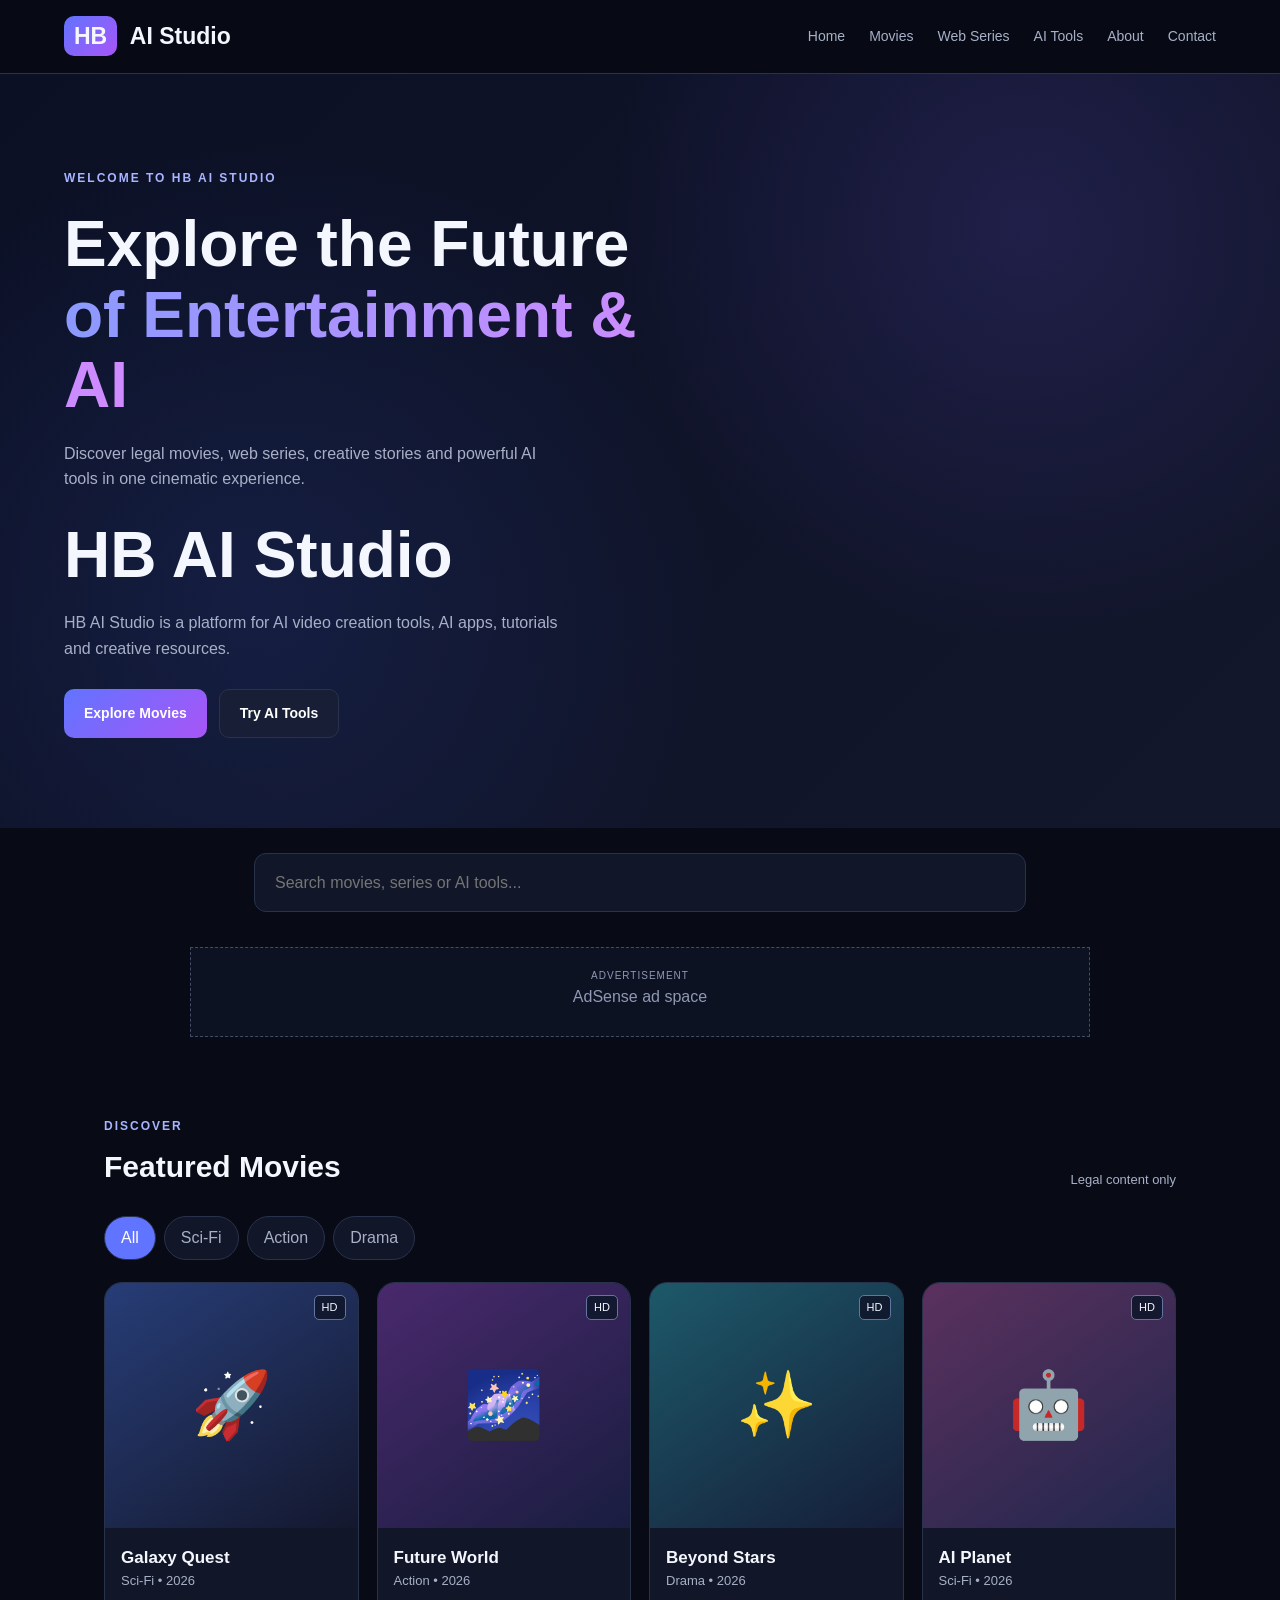
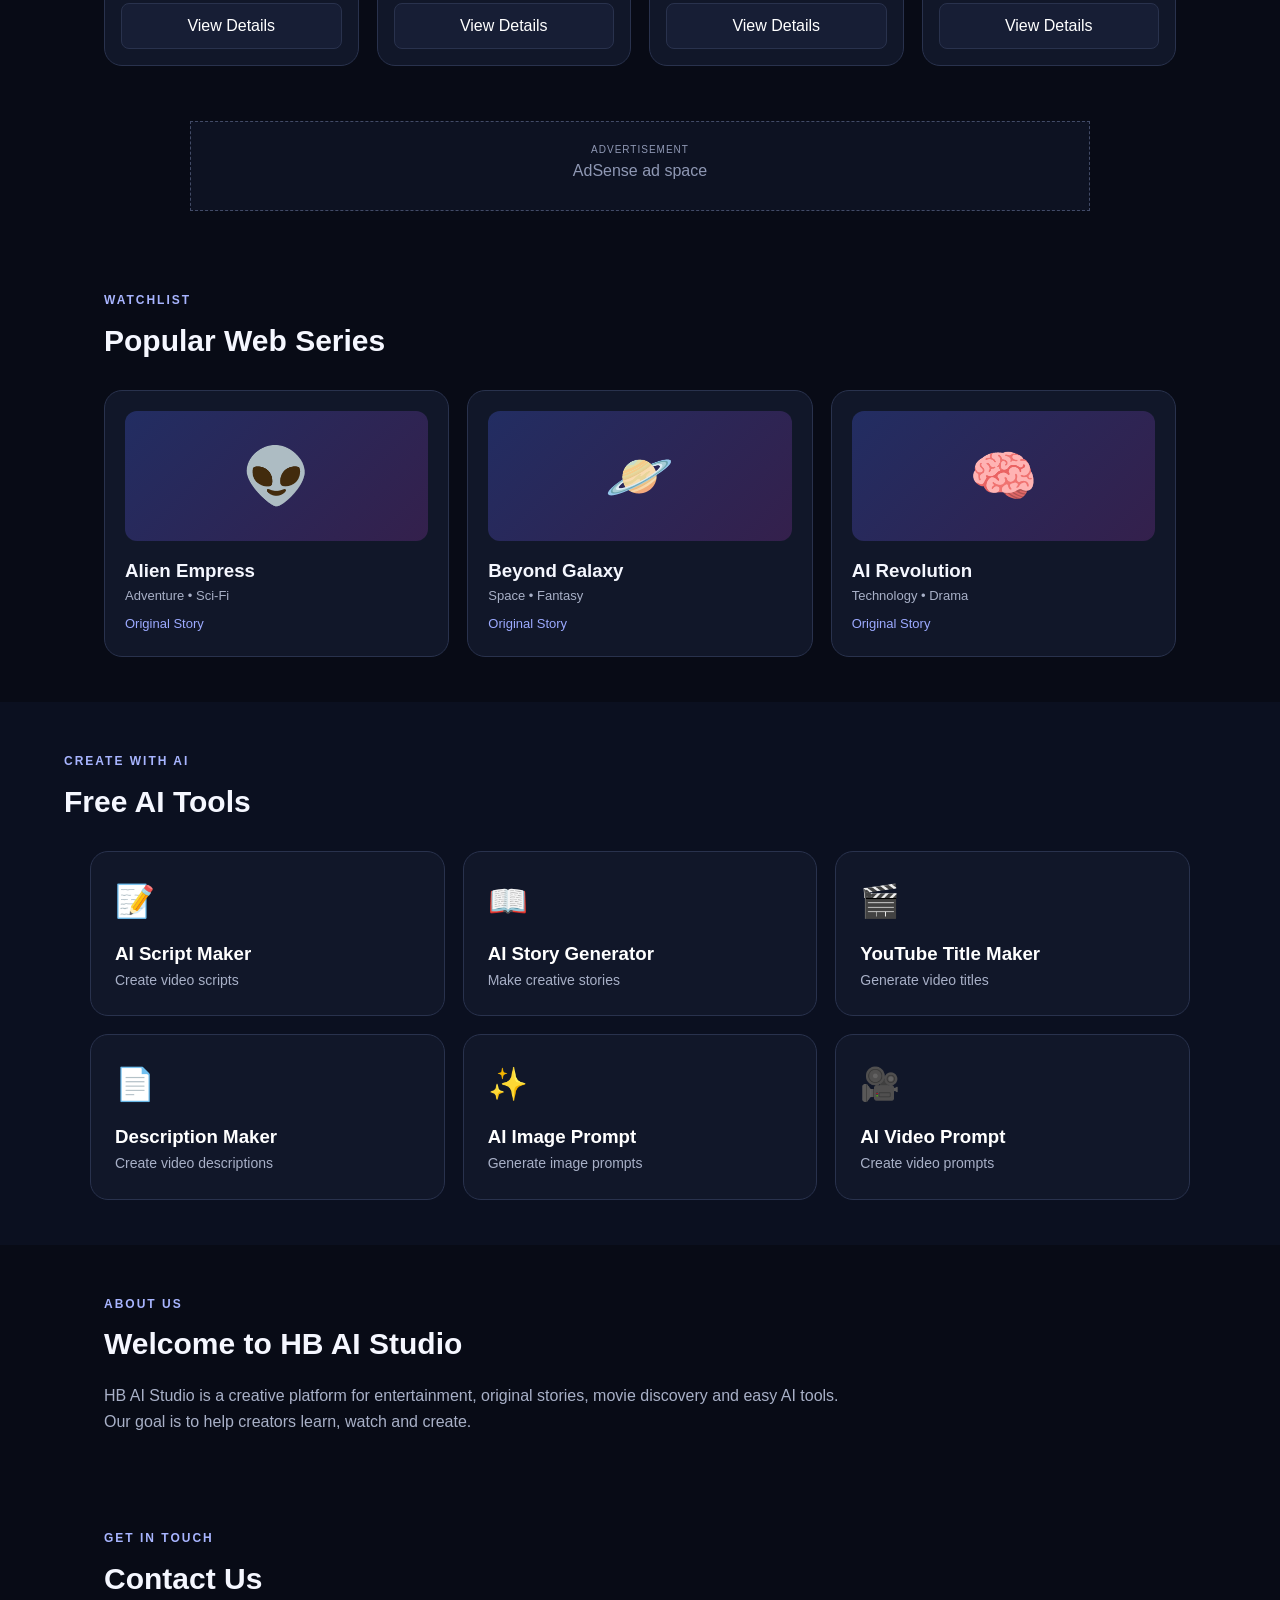
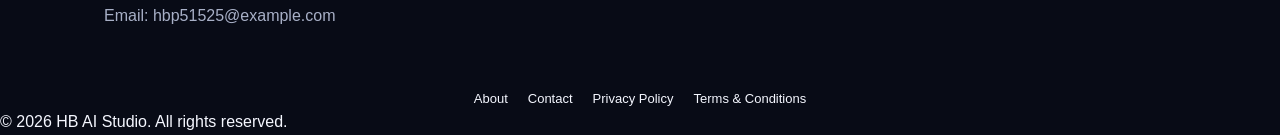
==== index.html @ 1ce96167 "Update index.html" ====
<!DOCTYPE html>
<html lang="en">
<head>
  <meta charset="UTF-8">
  <meta name="viewport" content="width=device-width, initial-scale=1.0">
  <script async src="https://pagead2.googlesyndication.com/pagead/js/adsbygoogle.js?client=ca-pub-4669100354631229"
     crossorigin="anonymous"></script>
  <meta name="google-site-verification" content="oR-Q2jJFmcjpzThNeIjPowDh1Dh69WOnPpcJSoA94aY" />  
  <title>HB AI Studio | Movies, Web Series & AI Tools</title>
  <title>HB Studio - AI Tools, Original Films and Web Series</title>
  <title>AI Studio - AI Tools, Original Films and Web Series</title>
  <title>AI - AI Tools, Original Films and Web Series</title>
  <title>AI TOOLS - AI Tools, Original Films and Web Series</title>
  <title>FREE AI TOOLS - AI Tools, Original Films and Web Series</title>
  <title>HOW LEARN AI - AI Tools, Original Films and Web Series</title>
<meta name="description" content="HB AI Studio – AI video creation tools, HB AI Studio | Movies, Web Series & AI Tools, HB Studio - AI Tools, Original Films and Web Series, AI Studio - AI Tools, Original Films and Web Series, AI - AI Tools, Original Films and Web Series, AI TOOLS - AI Tools, Original Films and Web Series, HOW LEARN AI - AI Tools, Original Films and Web Series, FREE AI TOOLS - AI Tools, Original Films and Web SeriesAI apps, tutorials and creative tools. Explore text-to-video, image-to-video, AI voice and more.">
<meta
  name="description"
  content="HB AI Studio par original films, legal videos, web series information aur useful AI tools explore karein."
>

<meta
  name="robots"
  content="index, follow"
>
  <meta name="description" content="Explore legal entertainment, movie trailers, web series and free AI tools at HB AI Studio.">
  <meta name="keywords" content="HB AI Studio, movies, web series, AI tools, AI script maker, movie trailers">
  <meta name="author" content="HB AI Studio">
  <meta name="robots" content="index, follow">
  <link rel="canonical" href="https://YOUR-DOMAIN.com/">

  <meta property="og:title" content="HB AI Studio">
  <meta property="og:description" content="Movies, web series and AI tools.">
  <meta property="og:type" content="website">

  <link rel="stylesheet" href="style.css">
</head>

<body>

  <header class="header">
    <a href="#home" class="logo">
      <span>HB</span> AI Studio
    </a>

    <button class="menu-btn" id="menuBtn" aria-label="Open menu">☰</button>

    <nav id="nav">
      <a href="#home">Home</a>
      <a href="#movies">Movies</a>
      <a href="#series">Web Series</a>
      <a href="#tools">AI Tools</a>
      <a href="#about">About</a>
      <a href="#contact">Contact</a>
    </nav>
  </header>

  <main id="home">

    <!-- HERO -->
    <section class="hero">
      <div class="hero-content">
        <span class="badge">WELCOME TO HB AI STUDIO</span>
        <h1>Explore the Future<br><span>of Entertainment & AI</span></h1>
        <p>
          Discover legal movies, web series, creative stories and
          powerful AI tools in one cinematic experience.
        </p>
        <h1>HB AI Studio</h1>

        <p>
          HB AI Studio is a platform for AI video creation tools,
          AI apps, tutorials and creative resources.
        </p>
        <div class="hero-buttons">
          <a href="#movies" class="btn primary">Explore Movies</a>
          <a href="#tools" class="btn secondary">Try AI Tools</a>
        </div>
      </div>
    </section>

    <!-- SEARCH -->
    <section class="search-section">
      <input
        type="search"
        id="searchInput"
        placeholder="Search movies, series or AI tools..."
        aria-label="Search content"
      >
    </section>

    <!-- AD PLACEHOLDER -->
    <div class="ad-slot">
      <small>ADVERTISEMENT</small>
      <p>AdSense ad space</p>
    </div>

    <!-- MOVIES -->
    <section class="section" id="movies">
      <div class="section-heading">
        <div>
          <span class="eyebrow">DISCOVER</span>
          <h2>Featured Movies</h2>
        </div>
        <span class="section-note">Legal content only</span>
      </div>

      <div class="filter-buttons">
        <button class="filter active" data-filter="all">All</button>
        <button class="filter" data-filter="sci-fi">Sci-Fi</button>
        <button class="filter" data-filter="action">Action</button>
        <button class="filter" data-filter="drama">Drama</button>
      </div>

      <div class="movie-grid" id="movieGrid">

        <article class="movie-card" data-category="sci-fi" data-title="Galaxy Quest">
          <div class="poster poster-one">
            <span class="poster-icon">🚀</span>
            <span class="quality">HD</span>
          </div>
          <div class="movie-info">
            <h3>Galaxy Quest</h3>
            <p>Sci-Fi • 2026</p>
            <button class="details-btn" data-movie="Galaxy Quest">View Details</button>
          </div>
        </article>

        <article class="movie-card" data-category="action" data-title="Future World">
          <div class="poster poster-two">
            <span class="poster-icon">🌌</span>
            <span class="quality">HD</span>
          </div>
          <div class="movie-info">
            <h3>Future World</h3>
            <p>Action • 2026</p>
            <button class="details-btn" data-movie="Future World">View Details</button>
          </div>
        </article>

        <article class="movie-card" data-category="drama" data-title="Beyond Stars">
          <div class="poster poster-three">
            <span class="poster-icon">✨</span>
            <span class="quality">HD</span>
          </div>
          <div class="movie-info">
            <h3>Beyond Stars</h3>
            <p>Drama • 2026</p>
            <button class="details-btn" data-movie="Beyond Stars">View Details</button>
          </div>
        </article>

        <article class="movie-card" data-category="sci-fi" data-title="AI Planet">
          <div class="poster poster-four">
            <span class="poster-icon">🤖</span>
            <span class="quality">HD</span>
          </div>
          <div class="movie-info">
            <h3>AI Planet</h3>
            <p>Sci-Fi • 2026</p>
            <button class="details-btn" data-movie="AI Planet">View Details</button>
          </div>
        </article>

      </div>

      <p id="noResults" class="no-results" hidden>No results found.</p>
    </section>

    <!-- AD -->
    <div class="ad-slot">
      <small>ADVERTISEMENT</small>
      <p>AdSense ad space</p>
    </div>

    <!-- WEB SERIES -->
    <section class="section" id="series">
      <div class="section-heading">
        <div>
          <span class="eyebrow">WATCHLIST</span>
          <h2>Popular Web Series</h2>
        </div>
      </div>

      <div class="series-grid">
        <article class="series-card">
          <div class="series-art">👽</div>
          <h3>Alien Empress</h3>
          <p>Adventure • Sci-Fi</p>
          <span>Original Story</span>
        </article>

        <article class="series-card">
          <div class="series-art">🪐</div>
          <h3>Beyond Galaxy</h3>
          <p>Space • Fantasy</p>
          <span>Original Story</span>
        </article>

        <article class="series-card">
          <div class="series-art">🧠</div>
          <h3>AI Revolution</h3>
          <p>Technology • Drama</p>
          <span>Original Story</span>
        </article>
      </div>
    </section>

    <!-- AI TOOLS -->
    <section class="section tools-section" id="tools">
      <div class="section-heading">
        <div>
          <span class="eyebrow">CREATE WITH AI</span>
          <h2>Free AI Tools</h2>
        </div>
      </div>

      <div class="tools-grid">

        <button class="tool-card" data-tool="script">
          <span class="tool-icon">📝</span>
          <h3>AI Script Maker</h3>
          <p>Create video scripts</p>
        </button>

        <button class="tool-card" data-tool="story">
          <span class="tool-icon">📖</span>
          <h3>AI Story Generator</h3>
          <p>Make creative stories</p>
        </button>

        <button class="tool-card" data-tool="title">
          <span class="tool-icon">🎬</span>
          <h3>YouTube Title Maker</h3>
          <p>Generate video titles</p>
        </button>

        <button class="tool-card" data-tool="description">
          <span class="tool-icon">📄</span>
          <h3>Description Maker</h3>
          <p>Create video descriptions</p>
        </button>

        <button class="tool-card" data-tool="prompt">
          <span class="tool-icon">✨</span>
          <h3>AI Image Prompt</h3>
          <p>Generate image prompts</p>
        </button>

        <button class="tool-card" data-tool="video">
          <span class="tool-icon">🎥</span>
          <h3>AI Video Prompt</h3>
          <p>Create video prompts</p>
        </button>

      </div>
    </section>

    <!-- TOOL WORKSPACE -->
    <section class="tool-workspace" id="toolWorkspace" hidden>
      <div class="section-heading">
        <div>
          <span class="eyebrow">AI WORKSPACE</span>
          <h2 id="toolTitle">AI Script Maker</h2>
        </div>
        <button id="closeTool" class="close-btn">✕ Close</button>
      </div>

      <label for="toolInput">Enter your idea</label>
      <textarea id="toolInput" rows="4"
        placeholder="Example: Alien comes to America and teaches children AI..."></textarea>

      <button id="generateBtn" class="btn primary">Generate</button>

      <div id="toolOutput" class="tool-output" aria-live="polite">
        Your generated content will appear here.
      </div>

      <button id="copyOutput" class="btn secondary">Copy Result</button>
    </section>

    <!-- ABOUT -->
    <section class="section about-section" id="about">
      <span class="eyebrow">ABOUT US</span>
      <h2>Welcome to HB AI Studio</h2>
      <p>
        HB AI Studio is a creative platform for entertainment,
        original stories, movie discovery and easy AI tools.
        Our goal is to help creators learn, watch and create.
      </p>
    </section>

    <!-- CONTACT -->
    <section class="section contact-section" id="contact">
      <span class="eyebrow">GET IN TOUCH</span>
      <h2>Contact Us</h2>
      <p>Email: hbp51525@example.com</p>
    </section>

  </main>

  <!-- MOVIE MODAL -->
  <div class="modal" id="movieModal" hidden>
    <div class="modal-content">
      <button id="closeModal" class="close-btn">✕</button>
      <h2 id="modalTitle">Movie Details</h2>
      <p id="modalDescription"></p>
      <p class="legal-note">
        This is a sample catalog entry. Add only legal,
        licensed or original watch links.
      </p>
      <a id="trailerLink" class="btn primary" href="#"
        target="_blank" rel="noopener">Official Trailer</a>
    </div>
  </div>

  <footer>
  <div class="footer-links">
    <a href="about.html">About</a>
    <a href="contact.html">Contact</a>
    <a href="privacy.html">Privacy Policy</a>
    <a href="terms.html">Terms & Conditions</a>
  </div>

  <p>© 2026 HB AI Studio. All rights reserved.</p>
</footer>

  <script src="script.js"></script>
</body>
</html>
---- style.css ----
:root {
  --bg: #080b16;
  --card: #111729;
  --card2: #171e35;
  --text: #f5f7ff;
  --muted: #a8b0c7;
  --line: #29324d;
  --blue: #6174ff;
  --purple: #a855f7;
  --radius: 18px;
}

* {
  box-sizing: border-box;
  margin: 0;
  padding: 0;
}

html {
  scroll-behavior: smooth;
}

body {
  font-family: Arial, sans-serif;
  background: var(--bg);
  color: var(--text);
  line-height: 1.6;
}

a {
  color: inherit;
  text-decoration: none;
}

button,
input,
textarea {
  font: inherit;
}

button {
  cursor: pointer;
}

.header {
  position: sticky;
  top: 0;
  z-index: 50;
  background: rgba(8, 11, 22, .96);
  border-bottom: 1px solid var(--line);
  padding: 18px 5%;
  display: flex;
  align-items: center;
  justify-content: space-between;
  gap: 25px;
}

.logo {
  font-size: 23px;
  font-weight: 800;
  white-space: nowrap;
}

.logo span {
  background: linear-gradient(135deg, var(--blue), var(--purple));
  padding: 7px 10px;
  border-radius: 10px;
  margin-right: 7px;
}

nav {
  display: flex;
  gap: 24px;
  align-items: center;
}

nav a {
  color: var(--muted);
  font-size: 14px;
  transition: .2s;
}

nav a:hover {
  color: white;
}

.menu-btn {
  display: none;
  background: transparent;
  border: 1px solid var(--line);
  color: white;
  padding: 7px 12px;
  border-radius: 8px;
}

.hero {
  min-height: 470px;
  padding: 90px 5%;
  display: flex;
  align-items: center;
  background:
    radial-gradient(circle at 80% 20%, #41358a55, transparent 35%),
    radial-gradient(circle at 20% 70%, #283e8c44, transparent 40%),
    linear-gradient(135deg, #0b1025, #13172c);
}

.hero-content {
  max-width: 650px;
}

.badge,
.eyebrow {
  color: #a8b5ff;
  font-size: 12px;
  font-weight: bold;
  letter-spacing: 2px;
}

.hero h1 {
  font-size: clamp(36px, 5vw, 65px);
  line-height: 1.1;
  margin: 20px 0;
}

.hero h1 span {
  background: linear-gradient(90deg, #8b9aff, #d18aff);
  color: transparent;
  background-clip: text;
}

.hero p {
  color: var(--muted);
  max-width: 500px;
  margin-bottom: 28px;
}

.hero-buttons {
  display: flex;
  gap: 12px;
  flex-wrap: wrap;
}

.btn {
  display: inline-flex;
  align-items: center;
  justify-content: center;
  border: 0;
  border-radius: 10px;
  padding: 12px 20px;
  font-weight: bold;
  font-size: 14px;
}

.primary {
  background: linear-gradient(135deg, var(--blue), var(--purple));
  color: white;
}

.secondary {
  background: var(--card2);
  border: 1px solid var(--line);
  color: white;
}

.search-section {
  max-width: 900px;
  padding: 25px 5%;
  margin: auto;
}

#searchInput {
  width: 100%;
  padding: 16px 20px;
  background: var(--card);
  border: 1px solid var(--line);
  border-radius: 12px;
  color: white;
  outline: none;
}

.section {
  max-width: 1200px;
  margin: auto;
  padding: 45px 5%;
}

.section-heading {
  display: flex;
  justify-content: space-between;
  align-items: end;
  gap: 15px;
  margin-bottom: 25px;
}

.section h2 {
  font-size: 30px;
  margin-top: 5px;
}

.section-note {
  font-size: 13px;
  color: var(--muted);
}

.ad-slot {
  max-width: 900px;
  min-height: 90px;
  border: 1px dashed #424b67;
  background: #0d1222;
  margin: 10px auto 30px;
  padding: 20px;
  text-align: center;
  color: #8f98b4;
}

.ad-slot small {
  display: block;
  font-size: 10px;
  letter-spacing: 1px;
}

.filter-buttons {
  display: flex;
  gap: 8px;
  margin-bottom: 22px;
  flex-wrap: wrap;
}

.filter {
  background: var(--card);
  color: var(--muted);
  border: 1px solid var(--line);
  padding: 8px 16px;
  border-radius: 30px;
}

.filter.active {
  background: var(--blue);
  color: white;
}

.movie-grid {
  display: grid;
  grid-template-columns: repeat(4, 1fr);
  gap: 18px;
}

.movie-card {
  background: var(--card);
  border: 1px solid var(--line);
  border-radius: var(--radius);
  overflow: hidden;
  transition: transform .2s;
}

.movie-card:hover {
  transform: translateY(-4px);
}

.poster {
  height: 245px;
  display: flex;
  justify-content: center;
  align-items: center;
  position: relative;
  background: linear-gradient(145deg, #273d77, #14182e);
}

.poster-two {
  background: linear-gradient(145deg, #49296c, #191d40);
}

.poster-three {
  background: linear-gradient(145deg, #1d5969, #151d38);
}

.poster-four {
  background: linear-gradient(145deg, #5b315e, #20264c);
}

.poster-icon {
  font-size: 65px;
}

.quality {
  position: absolute;
  top: 12px;
  right: 12px;
  background: #10182de6;
  border: 1px solid #6474a1;
  padding: 3px 7px;
  border-radius: 5px;
  font-size: 11px;
}

.movie-info {
  padding: 16px;
}

.movie-info h3 {
  font-size: 17px;
}

.movie-info p,
.series-card p,
.series-card span {
  color: var(--muted);
  font-size: 13px;
}

.details-btn {
  width: 100%;
  padding: 9px;
  margin-top: 12px;
  border: 1px solid var(--line);
  background: var(--card2);
  color: white;
  border-radius: 8px;
}

.series-grid,
.tools-grid {
  display: grid;
  grid-template-columns: repeat(3, 1fr);
  gap: 18px;
}

.series-card {
  background: var(--card);
  border: 1px solid var(--line);
  border-radius: var(--radius);
  padding: 20px;
}

.series-art {
  height: 130px;
  background: linear-gradient(135deg, #222d62, #34204c);
  display: grid;
  place-items: center;
  border-radius: 12px;
  font-size: 55px;
  margin-bottom: 15px;
}

.series-card span {
  display: inline-block;
  margin-top: 8px;
  color: #9caaff;
}

.tools-section {
  background: #0b1020;
  max-width: 100%;
}

.tools-grid {
  max-width: 1100px;
  margin: auto;
}

.tool-card {
  text-align: left;
  background: var(--card);
  color: white;
  border: 1px solid var(--line);
  border-radius: var(--radius);
  padding: 24px;
  transition: .2s;
}

.tool-card:hover {
  border-color: var(--blue);
  transform: translateY(-3px);
}

.tool-icon {
  font-size: 32px;
}

.tool-card h3 {
  margin-top: 12px;
}

.tool-card p {
  color: var(--muted);
  font-size: 14px;
}

.tool-workspace {
  max-width: 900px;
  margin: 30px auto;
  padding: 35px 5%;
  border: 1px solid var(--line);
  background: var(--card);
  border-radius: var(--radius);
}

.tool-workspace label {
  display: block;
  margin-bottom: 8px;
  color: var(--muted);
}

textarea {
  width: 100%;
  padding: 15px;
  background: #080d1c;
  color: white;
  border: 1px solid var(--line);
  border-radius: 10px;
  resize: vertical;
  margin-bottom: 15px;
}

.tool-output {
  white-space: pre-wrap;
  background: #080d1c;
  border: 1px solid var(--line);
  border-radius: 10px;
  padding: 20px;
  margin: 20px 0;
  min-height: 130px;
  color: #dce2ff;
}

.close-btn {
  background: transparent;
  color: #c6cee7;
  border: 1px solid var(--line);
  padding: 7px 12px;
  border-radius: 8px;
}

.about-section p {
  color: var(--muted);
  max-width: 750px;
  margin-top: 15px;
}

.contact-section p {
  color: var(--muted);
}

.footer {
  border-top: 1px solid var(--line);
  padding: 35px 5%;
  text-align: center;
  color: var(--muted);
}

.footer .logo {
  color: white;
  margin-bottom: 18px;
}

.footer-links {
  display: flex;
  justify-content: center;
  gap: 20px;
  flex-wrap: wrap;
  margin-top: 15px;
  font-size: 13px;
}

.modal {
  position: fixed;
  inset: 0;
  z-index: 100;
  background: #000000c9;
  display: grid;
  place-items: center;
  padding: 20px;
}

.modal[hidden] {
  display: none;
}

.modal-content {
  background: var(--card);
  border: 1px solid var(--line);
  border-radius: 18px;
  padding: 30px;
  max-width: 500px;
  width: 100%;
}

.modal-content h2 {
  margin: 20px 0 10px;
}

.modal-content p {
  color: var(--muted);
  margin-bottom: 15px;
}

.legal-note {
  font-size: 13px;
}

.no-results {
  color: var(--muted);
  text-align: center;
  padding: 25px;
}

@media (max-width: 900px) {
  .movie-grid {
    grid-template-columns: repeat(3, 1fr);
  }

  nav {
    gap: 14px;
  }
}

@media (max-width: 650px) {
  .header {
    padding: 15px 5%;
  }

  .menu-btn {
    display: block;
  }

  nav {
    display: none;
    position: absolute;
    top: 70px;
    left: 0;
    right: 0;
    background: var(--card);
    padding: 20px;
    flex-direction: column;
    border-bottom: 1px solid var(--line);
  }

  nav.open {
    display: flex;
  }

  .hero {
    min-height: 420px;
    padding: 65px 5%;
  }

  .hero h1 {
    font-size: 38px;
  }

  .section {
    padding: 35px 5%;
  }

  .section-heading {
    align-items: start;
    flex-direction: column;
  }

  .movie-grid {
    grid-template-columns: repeat(2, 1fr);
    gap: 12px;
  }

  .poster {
    height: 210px;
  }

  .series-grid,
  .tools-grid {
    grid-template-columns: 1fr;
  }

  .poster-icon {
    font-size: 48px;
  }

  .page-content {
  max-width: 900px;
  margin: 40px auto;
  padding: 30px 20px;
  line-height: 1.8;
}

.page-content h2 {
  color: #ffffff;
  margin-bottom: 20px;
}

.page-content h3 {
  color: #b9a7ff;
  margin-top: 28px;
}

.page-content p,
.page-content li {
  color: #d7d7e5;
}

.page-content a {
  color: #8ea7ff;
}

.page-content ul {
  padding-left: 25px;
}
}
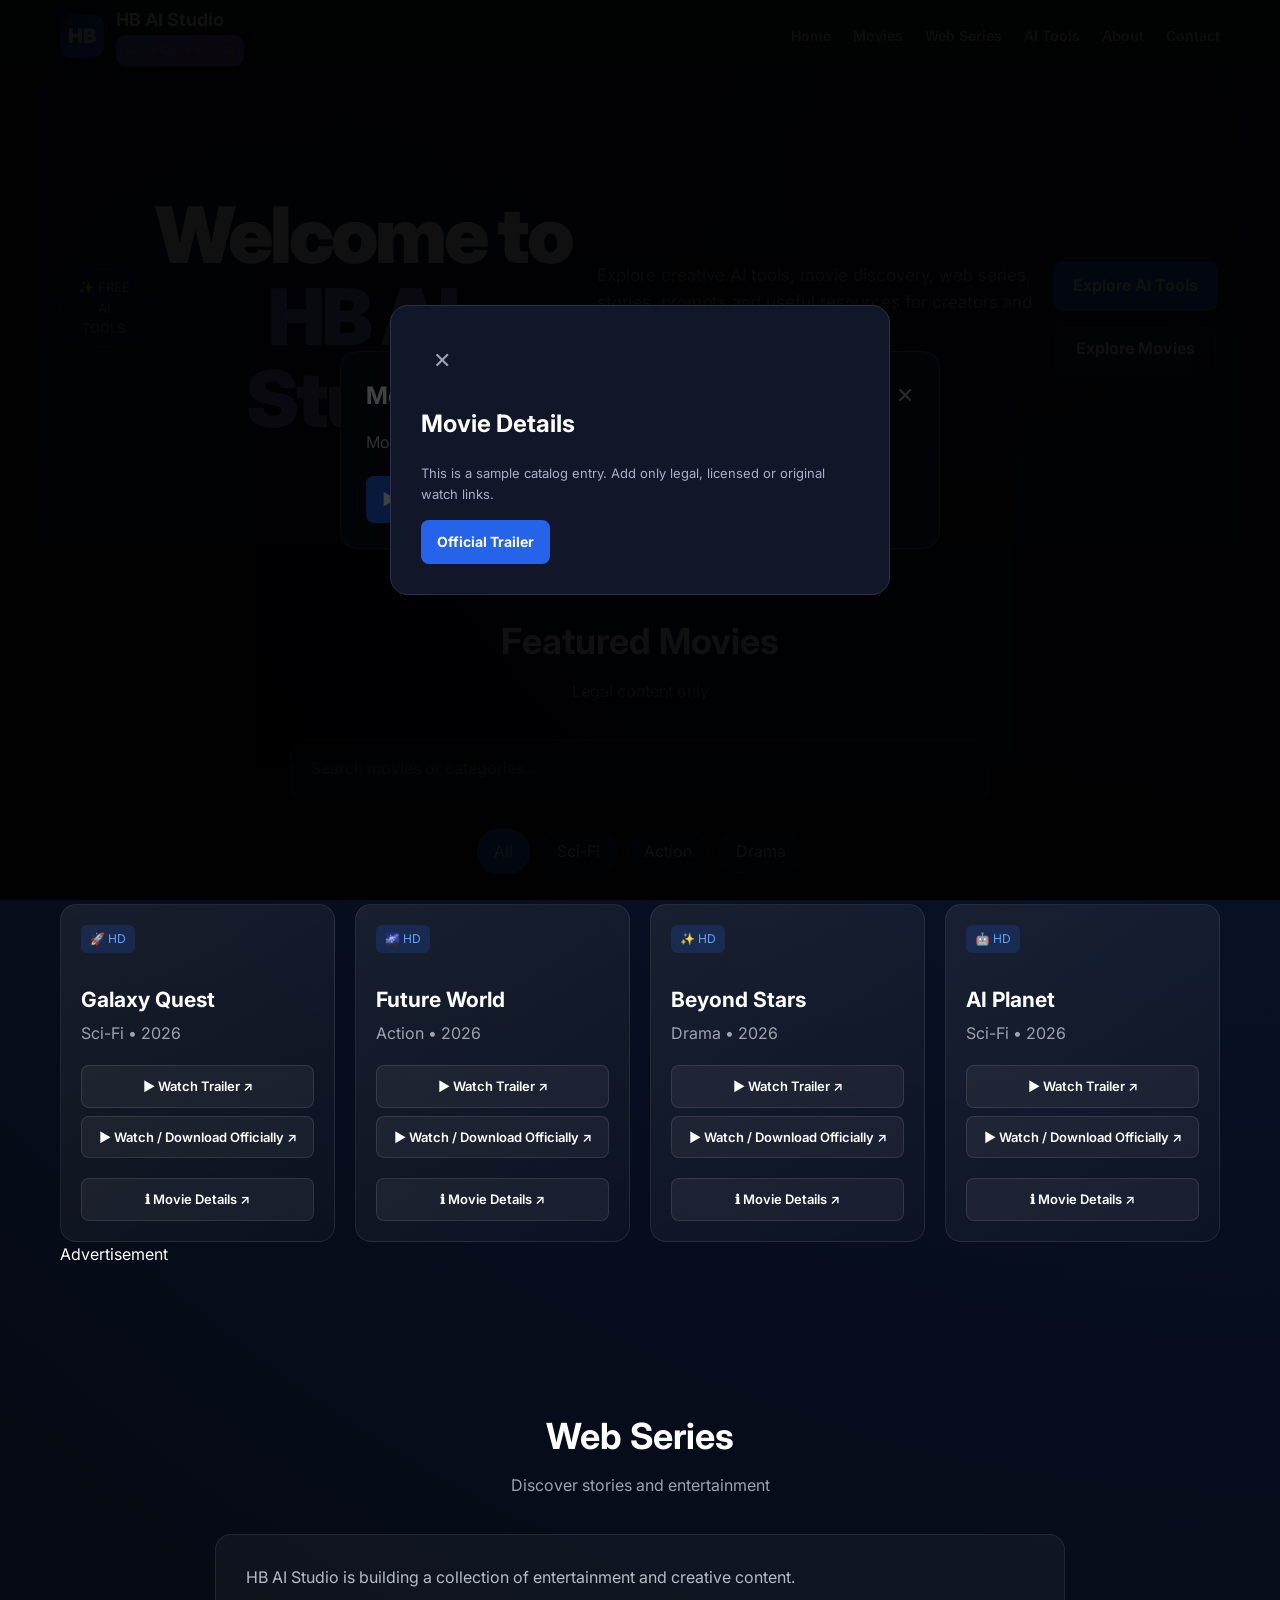
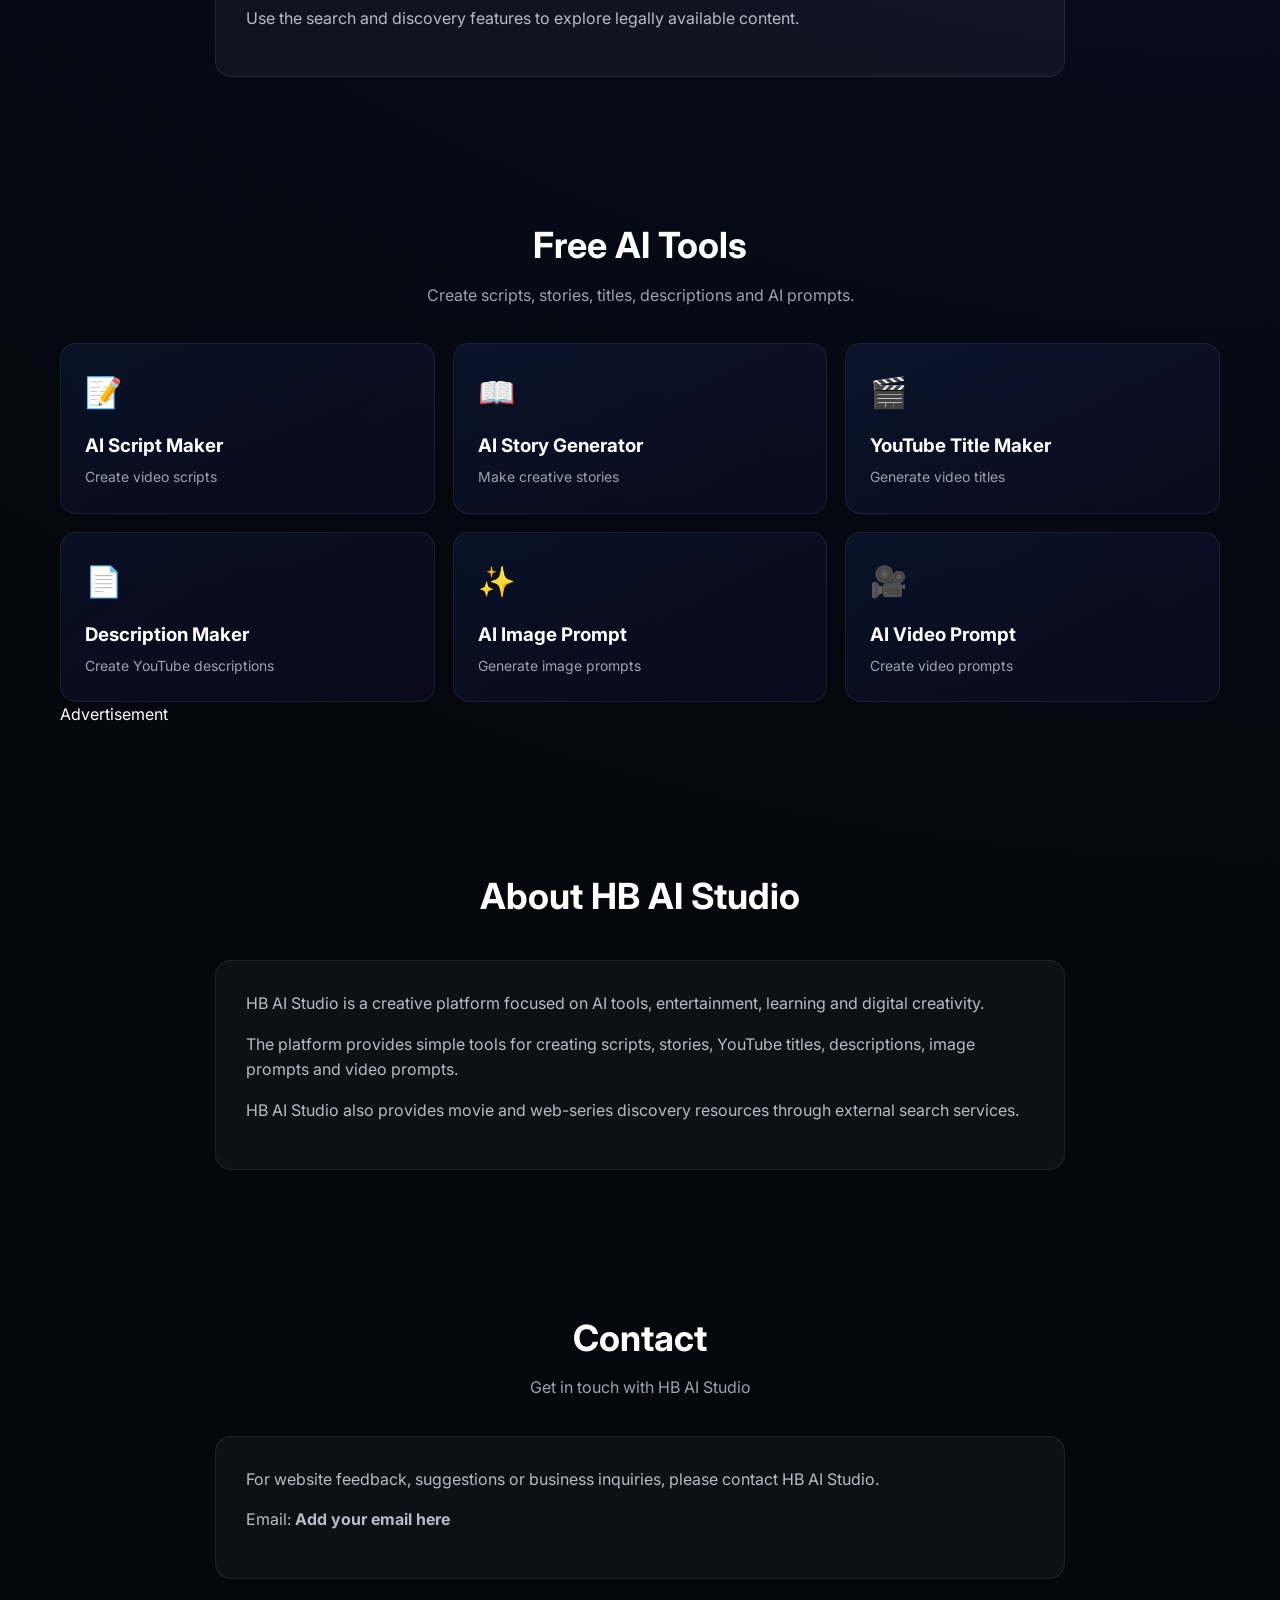
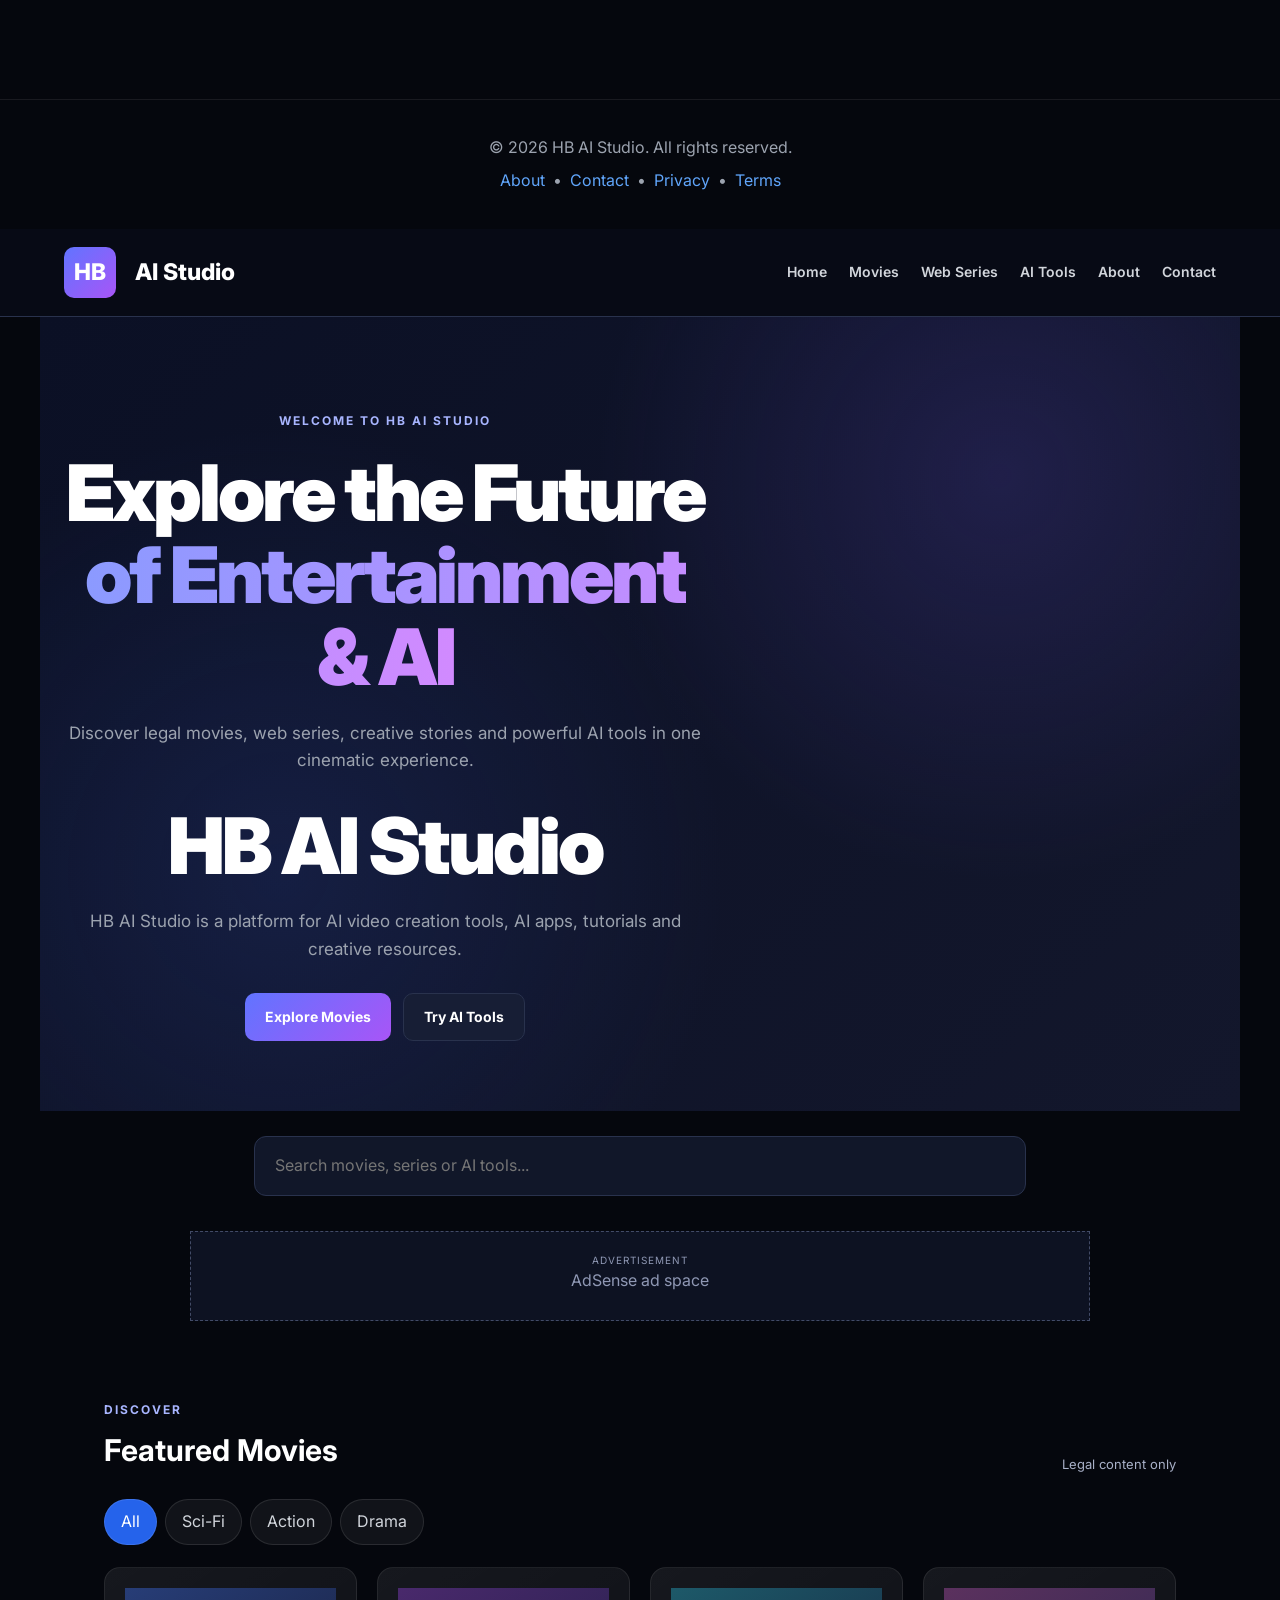
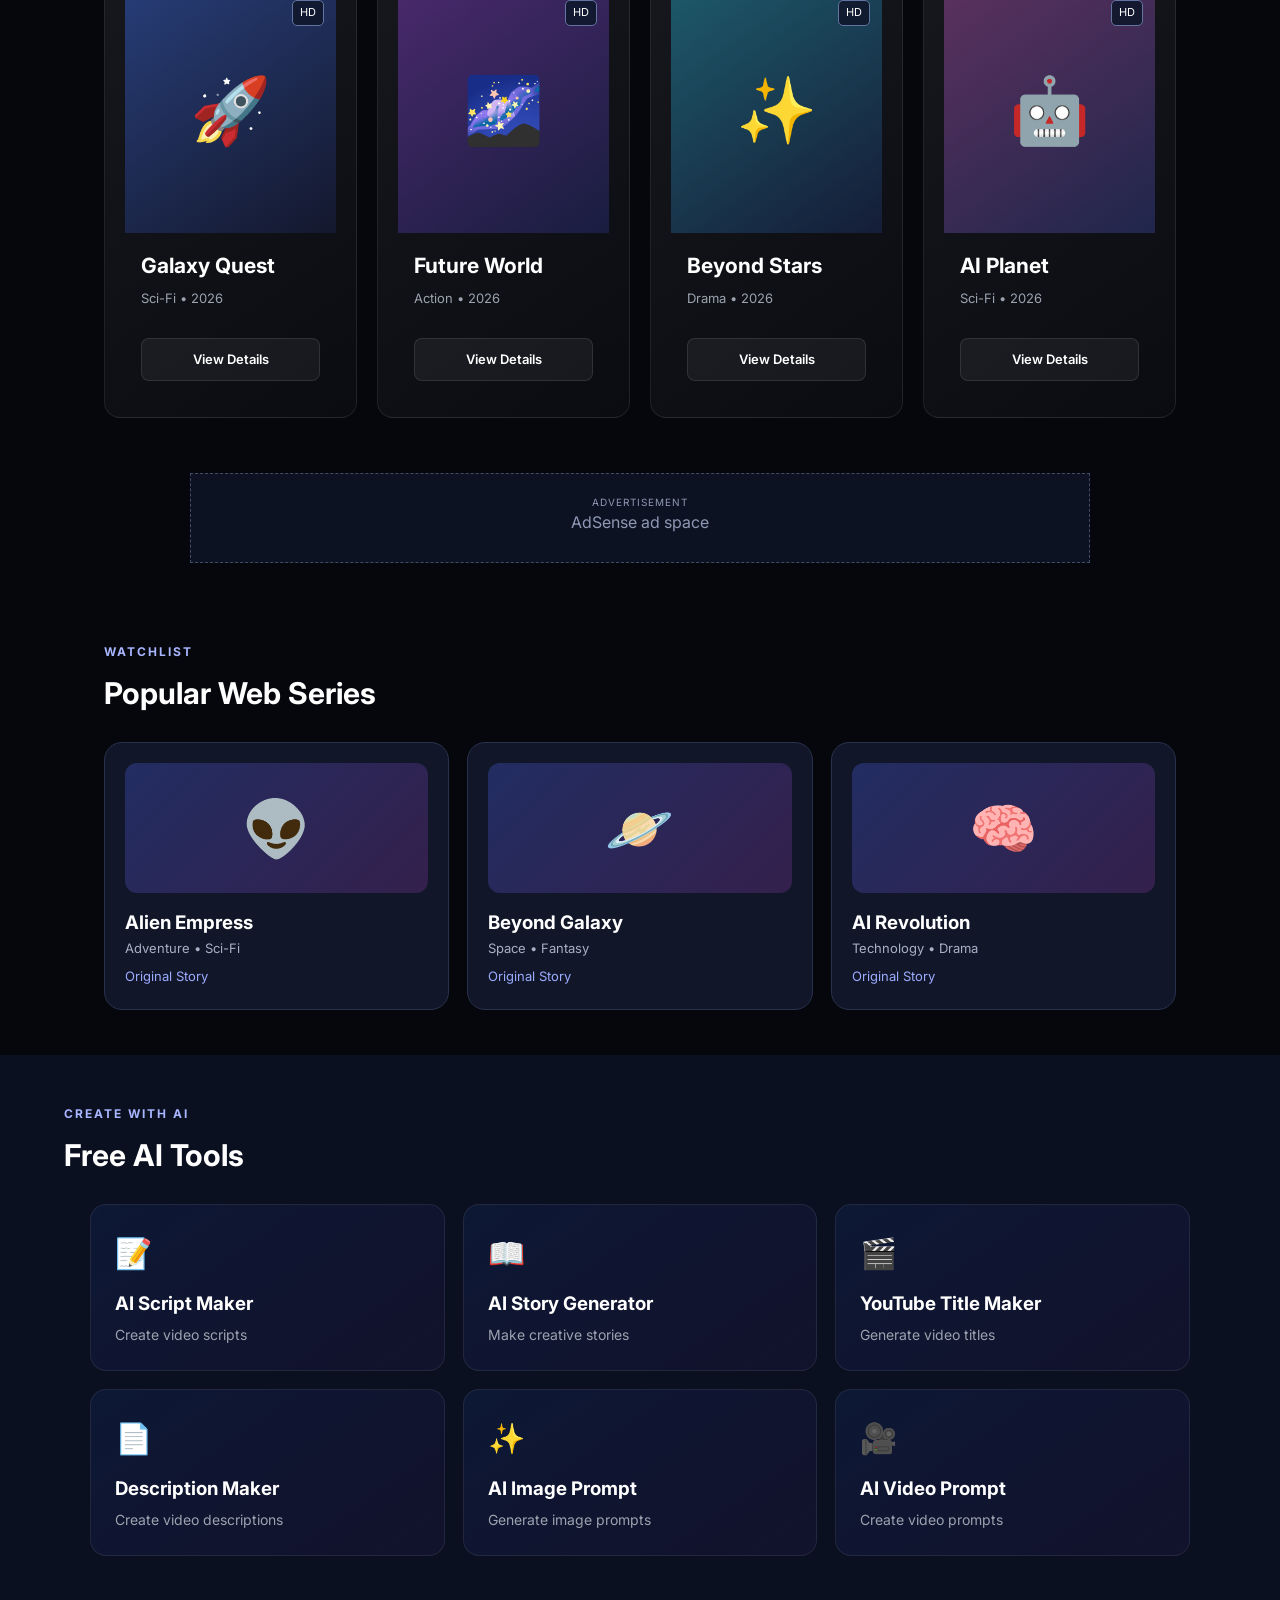
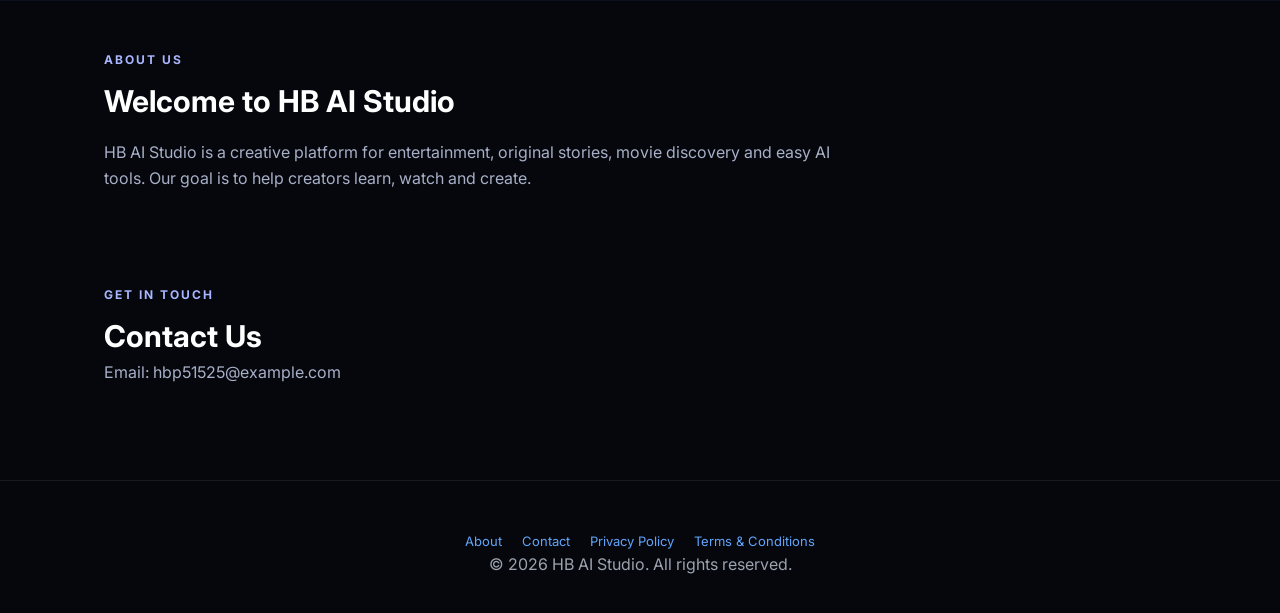
==== commit 0b1ff319: "Update index.html" ====
--- a/index.html
+++ b/index.html
@@ -7,13 +7,20 @@
   <script async src="https://pagead2.googlesyndication.com/pagead/js/adsbygoogle.js?client=ca-pub-4669100354631229"
      crossorigin="anonymous"></script>
   <meta name="google-site-verification" content="oR-Q2jJFmcjpzThNeIjPowDh1Dh69WOnPpcJSoA94aY" />  
+  <title>FREE AI TOOLS | HB AI Studio | HB Studio | AI Studio | AI Tools</title>
+
+<meta name="description"
+content="HB AI Studio - HB Studio and AI Studio for AI tools, AI video creation, creative tools, apps and tutorials.">
+
+<meta name="keywords"
+content="HB, AI, HB Studio, AI Studio, HB AI, HB AI Studio, AI tools, AI video tools">
   <title>HB AI Studio | Movies, Web Series & AI Tools</title>
   <title>HB Studio - AI Tools, Original Films and Web Series</title>
   <title>AI Studio - AI Tools, Original Films and Web Series</title>
   <title>AI - AI Tools, Original Films and Web Series</title>
   <title>AI TOOLS - AI Tools, Original Films and Web Series</title>
   <title>FREE AI TOOLS - AI Tools, Original Films and Web Series</title>
-  <title>HOW LEARN AI - AI Tools, Original Films and Web Series</title>
+  <title>HOW TO LEARN AI - AI Tools, Original Films and Web Series</title>
 <meta name="description" content="HB AI Studio – AI video creation tools, HB AI Studio | Movies, Web Series & AI Tools, HB Studio - AI Tools, Original Films and Web Series, AI Studio - AI Tools, Original Films and Web Series, AI - AI Tools, Original Films and Web Series, AI TOOLS - AI Tools, Original Films and Web Series, HOW LEARN AI - AI Tools, Original Films and Web Series, FREE AI TOOLS - AI Tools, Original Films and Web SeriesAI apps, tutorials and creative tools. Explore text-to-video, image-to-video, AI voice and more.">
 <meta
   name="description"
@@ -36,7 +43,2937 @@
 
   <link rel="stylesheet" href="style.css">
 </head>
-
+<!DOCTYPE html>
+<html lang="en">
+
+<head>
+
+    <!-- =====================================================
+         BASIC SEO
+    ====================================================== -->
+
+    <meta charset="UTF-8">
+
+    <meta
+        name="viewport"
+        content="width=device-width, initial-scale=1.0">
+
+    <title>
+        HB AI Studio | AI Tools, Movies, Web Series & Creative Tools
+    </title>
+
+    <meta
+        name="description"
+        content="HB AI Studio offers free AI tools, AI script maker, AI story generator, YouTube title and description tools, image prompts, video prompts, movie discovery and creative resources.">
+
+    <meta
+        name="keywords"
+        content="HB AI Studio, HB Studio, AI Studio, AI tools, free AI tools, AI Script Maker, AI Story Generator, YouTube Title Maker, AI Image Prompt, AI Video Prompt, movies, web series">
+
+    <meta name="robots" content="index, follow">
+
+    <meta
+        name="author"
+        content="HB AI Studio">
+
+    <link
+        rel="canonical"
+        href="https://hbp51525-source.github.io/">
+
+    <!-- =====================================================
+         OPEN GRAPH
+    ====================================================== -->
+
+    <meta
+        property="og:title"
+        content="HB AI Studio | AI Tools, Movies & Creative Tools">
+
+    <meta
+        property="og:description"
+        content="Explore free AI tools, creative tools, movies, web series and useful resources with HB AI Studio.">
+
+    <meta
+        property="og:type"
+        content="website">
+
+    <meta
+        property="og:url"
+        content="https://hbp51525-source.github.io/">
+
+    <meta
+        property="og:site_name"
+        content="HB AI Studio">
+
+    <!-- =====================================================
+         FAVICON
+    ====================================================== -->
+
+    <link
+        rel="icon"
+        href="favicon.ico">
+
+    <!-- =====================================================
+         GOOGLE SEARCH / SITEMAP
+    ====================================================== -->
+
+    <link
+        rel="sitemap"
+        type="application/xml"
+        href="/sitemap.xml">
+
+    <!-- =====================================================
+         ADSENSE
+    ====================================================== -->
+
+    <meta
+        name="google-adsense-account"
+        content="ca-pub-4669100354631229">
+
+    <script
+        async
+        src="https://pagead2.googlesyndication.com/pagead/js/adsbygoogle.js?client=ca-pub-4669100354631229"
+        crossorigin="anonymous">
+    </script>
+
+
+    <!-- =====================================================
+         GOOGLE FONT
+    ====================================================== -->
+
+    <link
+        rel="preconnect"
+        href="https://fonts.googleapis.com">
+
+    <link
+        rel="preconnect"
+        href="https://fonts.gstatic.com"
+        crossorigin>
+
+    <link
+        href="https://fonts.googleapis.com/css2?family=Inter:wght@400;500;600;700;800;900&display=swap"
+        rel="stylesheet">
+
+
+    <!-- =====================================================
+         CSS
+    ====================================================== -->
+
+    <style>
+
+        * {
+            box-sizing: border-box;
+            margin: 0;
+            padding: 0;
+        }
+
+
+        html {
+            scroll-behavior: smooth;
+        }
+
+
+        body {
+            font-family: "Inter", Arial, sans-serif;
+            background:
+                radial-gradient(
+                    circle at top right,
+                    rgba(30, 100, 255, 0.15),
+                    transparent 35%
+                ),
+                #05070d;
+            color: #ffffff;
+            line-height: 1.6;
+        }
+
+
+        a {
+            color: inherit;
+            text-decoration: none;
+        }
+
+
+        button,
+        input,
+        textarea {
+            font: inherit;
+        }
+
+
+        button {
+            cursor: pointer;
+        }
+
+
+        /* =================================================
+           HEADER
+        ================================================= */
+
+        header {
+            position: sticky;
+            top: 0;
+            z-index: 1000;
+
+            background:
+                rgba(5, 7, 13, 0.92);
+
+            backdrop-filter: blur(15px);
+
+            border-bottom:
+                1px solid rgba(255,255,255,0.08);
+        }
+
+
+        .header-inner {
+            max-width: 1200px;
+            margin: auto;
+
+            min-height: 72px;
+
+            display: flex;
+            align-items: center;
+            justify-content: space-between;
+
+            padding: 0 20px;
+        }
+
+
+        .logo {
+            display: flex;
+            align-items: center;
+            gap: 12px;
+        }
+
+
+        .logo-box {
+            width: 44px;
+            height: 44px;
+
+            border-radius: 12px;
+
+            display: grid;
+            place-items: center;
+
+            font-weight: 900;
+            font-size: 20px;
+
+            color: white;
+
+            background:
+                linear-gradient(
+                    135deg,
+                    #111827,
+                    #0066ff,
+                    #7c3aed
+                );
+
+            box-shadow:
+                0 0 25px rgba(0,102,255,0.35);
+        }
+
+
+        .logo-text strong {
+            display: block;
+            font-size: 18px;
+        }
+
+
+        .logo-text span {
+            display: block;
+            color: #9ca3af;
+            font-size: 11px;
+        }
+
+
+        nav {
+            display: flex;
+            gap: 22px;
+            align-items: center;
+        }
+
+
+        nav a {
+            color: #d1d5db;
+            font-size: 14px;
+            font-weight: 600;
+            transition: 0.2s;
+        }
+
+
+        nav a:hover {
+            color: #60a5fa;
+        }
+
+
+        #menuBtn {
+            display: none;
+
+            background: none;
+            border: none;
+
+            color: white;
+
+            font-size: 28px;
+        }
+
+
+        /* =================================================
+           HERO
+        ================================================= */
+
+        .hero {
+            max-width: 1200px;
+            margin: auto;
+
+            padding:
+                90px 20px
+                70px;
+
+            text-align: center;
+        }
+
+
+        .hero-badge {
+            display: inline-block;
+
+            padding: 7px 14px;
+
+            border-radius: 999px;
+
+            background:
+                rgba(37,99,235,0.12);
+
+            border:
+                1px solid rgba(96,165,250,0.25);
+
+            color: #60a5fa;
+
+            font-size: 13px;
+
+            margin-bottom: 20px;
+        }
+
+
+        .hero h1 {
+            font-size:
+                clamp(38px, 7vw, 78px);
+
+            line-height: 1.05;
+
+            font-weight: 900;
+
+            letter-spacing: -3px;
+
+            margin-bottom: 22px;
+        }
+
+
+        .gradient-text {
+            background:
+                linear-gradient(
+                    90deg,
+                    #ffffff,
+                    #60a5fa,
+                    #a78bfa
+                );
+
+            -webkit-background-clip: text;
+            background-clip: text;
+
+            color: transparent;
+        }
+
+
+        .hero p {
+            max-width: 720px;
+
+            margin:
+                0 auto 30px;
+
+            color: #9ca3af;
+
+            font-size: 17px;
+        }
+
+
+        .hero-buttons {
+            display: flex;
+
+            justify-content: center;
+
+            gap: 12px;
+
+            flex-wrap: wrap;
+        }
+
+
+        .primary-btn,
+        .secondary-btn {
+            border-radius: 10px;
+
+            padding:
+                12px 20px;
+
+            font-weight: 700;
+
+            border: none;
+        }
+
+
+        .primary-btn {
+            background: #2563eb;
+            color: white;
+        }
+
+
+        .primary-btn:hover {
+            background: #1d4ed8;
+        }
+
+
+        .secondary-btn {
+            background:
+                rgba(255,255,255,0.06);
+
+            color: white;
+
+            border:
+                1px solid rgba(255,255,255,0.1);
+        }
+
+
+        /* =================================================
+           SECTIONS
+        ================================================= */
+
+        section {
+            max-width: 1200px;
+            margin: auto;
+
+            padding:
+                70px 20px;
+        }
+
+
+        .section-title {
+            text-align: center;
+
+            margin-bottom: 35px;
+        }
+
+
+        .section-title h2 {
+            font-size: 36px;
+            margin-bottom: 8px;
+        }
+
+
+        .section-title p {
+            color: #9ca3af;
+        }
+
+
+        /* =================================================
+           SEARCH
+        ================================================= */
+
+        .search-box {
+            max-width: 700px;
+            margin:
+                0 auto 30px;
+        }
+
+
+        .search-box input {
+            width: 100%;
+
+            padding: 15px 18px;
+
+            border-radius: 12px;
+
+            border:
+                1px solid rgba(255,255,255,0.1);
+
+            background:
+                rgba(255,255,255,0.05);
+
+            color: white;
+
+            outline: none;
+        }
+
+
+        .search-box input:focus {
+            border-color: #2563eb;
+        }
+
+
+        /* =================================================
+           FILTERS
+        ================================================= */
+
+        .filters {
+            display: flex;
+
+            justify-content: center;
+
+            gap: 10px;
+
+            flex-wrap: wrap;
+
+            margin-bottom: 30px;
+        }
+
+
+        .filter {
+            padding:
+                9px 16px;
+
+            border-radius: 999px;
+
+            border:
+                1px solid rgba(255,255,255,0.1);
+
+            background:
+                rgba(255,255,255,0.05);
+
+            color: #d1d5db;
+        }
+
+
+        .filter.active,
+        .filter:hover {
+            background: #2563eb;
+            color: white;
+        }
+
+
+        /* =================================================
+           MOVIES GRID
+        ================================================= */
+
+        .movie-grid {
+            display: grid;
+
+            grid-template-columns:
+                repeat(4, 1fr);
+
+            gap: 20px;
+        }
+
+
+        .movie-card {
+            background:
+                linear-gradient(
+                    145deg,
+                    rgba(255,255,255,0.07),
+                    rgba(255,255,255,0.025)
+                );
+
+            border:
+                1px solid rgba(255,255,255,0.08);
+
+            border-radius: 16px;
+
+            padding: 20px;
+
+            transition:
+                transform 0.2s,
+                border-color 0.2s;
+        }
+
+
+        .movie-card:hover {
+            transform: translateY(-5px);
+
+            border-color:
+                rgba(96,165,250,0.4);
+        }
+
+
+        .movie-badge {
+            display: inline-block;
+
+            padding: 4px 9px;
+
+            background:
+                rgba(37,99,235,0.18);
+
+            color: #60a5fa;
+
+            border-radius: 6px;
+
+            font-size: 12px;
+
+            margin-bottom: 30px;
+        }
+
+
+        .movie-card h3 {
+            font-size: 21px;
+            margin-bottom: 5px;
+        }
+
+
+        .movie-card p {
+            color: #9ca3af;
+            margin-bottom: 18px;
+        }
+
+
+        .movie-actions {
+            display: grid;
+            gap: 8px;
+        }
+
+
+        .movie-actions button,
+        .details-btn {
+            width: 100%;
+
+            padding:
+                10px;
+
+            border-radius: 8px;
+
+            border:
+                1px solid rgba(255,255,255,0.1);
+
+            background:
+                rgba(255,255,255,0.05);
+
+            color: white;
+
+            font-size: 13px;
+
+            font-weight: 600;
+        }
+
+
+        .movie-actions button:hover,
+        .details-btn:hover {
+            background: #2563eb;
+        }
+
+
+        #noResults {
+            text-align: center;
+
+            color: #9ca3af;
+
+            padding: 30px;
+        }
+
+
+        /* =================================================
+           AI TOOLS
+        ================================================= */
+
+        .ai-grid {
+            display: grid;
+
+            grid-template-columns:
+                repeat(3, 1fr);
+
+            gap: 18px;
+        }
+
+
+        .tool-card {
+            padding: 24px;
+
+            border-radius: 16px;
+
+            background:
+                linear-gradient(
+                    145deg,
+                    rgba(37,99,235,0.1),
+                    rgba(124,58,237,0.06)
+                );
+
+            border:
+                1px solid rgba(255,255,255,0.08);
+
+            cursor: pointer;
+
+            transition: 0.2s;
+        }
+
+
+        .tool-card:hover {
+            transform: translateY(-5px);
+
+            border-color:
+                rgba(96,165,250,0.45);
+        }
+
+
+        .tool-icon {
+            font-size: 30px;
+            margin-bottom: 15px;
+        }
+
+
+        .tool-card h3 {
+            margin-bottom: 5px;
+        }
+
+
+        .tool-card p {
+            color: #9ca3af;
+            font-size: 14px;
+        }
+
+
+        /* =================================================
+           AI WORKSPACE
+        ================================================= */
+
+       <!-- =================================================
+     AI WORKSPACE
+================================================== -->
+
+<div id="toolWorkspace" hidden>
+
+    <div class="workspace-header">
+
+        <h3 id="toolTitle">
+            AI Script Maker
+        </h3>
+
+        <button
+            id="closeTool"
+            aria-label="Close">
+
+            ✕
+
+        </button>
+
+    </div>
+
+
+    <!-- USER IDEA -->
+
+    <textarea
+        id="toolInput"
+        placeholder="Enter your idea..."></textarea>
+
+
+    <!-- GENERATE BUTTON -->
+
+    <button
+        id="generateBtn"
+        class="generate-btn">
+
+        ✨ Generate
+
+    </button>
+
+
+    <!-- AI ACTION BUTTONS -->
+
+    <div class="workspace-actions">
+
+        <button
+            onclick="makeScript()">
+
+            📝 Make Script
+
+        </button>
+
+
+        <button
+            onclick="makeStory()">
+
+            📖 Make Story
+
+        </button>
+
+
+        <button
+            onclick="makeYouTubeTitles()">
+
+            🎬 Make YouTube Titles
+
+        </button>
+
+
+        <button
+            onclick="makeDescription()">
+
+            📄 Make Description
+
+        </button>
+
+
+        <button
+            onclick="makeImagePrompt()">
+
+            ✨ Make Image Prompt
+
+        </button>
+
+
+        <button
+            onclick="makeVideoPrompt()">
+
+            🎥 Make Video Prompt
+
+        </button>
+
+    </div>
+
+
+    <!-- RESULT -->
+
+    <div id="toolOutput">
+
+        Enter your idea above and click Generate.
+
+    </div>
+
+
+    <!-- COPY -->
+
+    <button
+        id="copyOutput">
+
+        📋 Copy Result
+
+    </button>
+
+</div>
+
+        /* =================================================
+           ADSENSE PLACEHOLDER
+        ================================================= */
+
+        .ad-container {
+            min-height: 100px;
+
+            margin:
+                30px auto;
+
+            max-width: 970px;
+
+            display: flex;
+
+            align-items: center;
+
+            justify-content: center;
+
+            border:
+                1px dashed rgba(255,255,255,0.08);
+
+            color: #6b7280;
+
+            font-size: 12px;
+        }
+
+
+        /* =================================================
+           ABOUT / CONTACT
+        ================================================= */
+
+        .content-box {
+            max-width: 850px;
+
+            margin: auto;
+
+            background:
+                rgba(255,255,255,0.04);
+
+            border:
+                1px solid rgba(255,255,255,0.08);
+
+            border-radius: 16px;
+
+            padding: 30px;
+        }
+
+
+        .content-box p {
+            color: #b6bcc7;
+
+            margin-bottom: 15px;
+        }
+
+
+        /* =================================================
+           MODAL
+        ================================================= */
+
+        #movieModal {
+            position: fixed;
+
+            inset: 0;
+
+            z-index: 2000;
+
+            background:
+                rgba(0,0,0,0.75);
+
+            display: grid;
+
+            place-items: center;
+
+            padding: 20px;
+        }
+
+
+        .modal-box {
+            max-width: 600px;
+
+            width: 100%;
+
+            background: #0b0f19;
+
+            border:
+                1px solid rgba(255,255,255,0.1);
+
+            border-radius: 18px;
+
+            padding: 25px;
+        }
+
+
+        .modal-header {
+            display: flex;
+
+            justify-content: space-between;
+
+            gap: 20px;
+
+            margin-bottom: 15px;
+        }
+
+
+        #closeModal {
+            background: none;
+
+            border: none;
+
+            color: #9ca3af;
+
+            font-size: 22px;
+        }
+
+
+        #modalDescription {
+            color: #b6bcc7;
+
+            margin-bottom: 20px;
+        }
+
+
+        #trailerLink {
+            display: inline-block;
+
+            padding:
+                11px 16px;
+
+            border-radius: 8px;
+
+            background: #2563eb;
+
+            color: white;
+
+            font-weight: 700;
+        }
+
+
+        /* =================================================
+           FOOTER
+        ================================================= */
+
+        footer {
+            border-top:
+                1px solid rgba(255,255,255,0.08);
+
+            margin-top: 50px;
+
+            padding:
+                35px 20px;
+
+            text-align: center;
+
+            color: #9ca3af;
+        }
+
+
+        footer a {
+            color: #60a5fa;
+        }
+
+
+        /* =================================================
+           RESPONSIVE
+        ================================================= */
+
+        @media (max-width: 900px) {
+
+            .movie-grid {
+                grid-template-columns:
+                    repeat(2, 1fr);
+            }
+
+            .ai-grid {
+                grid-template-columns:
+                    repeat(2, 1fr);
+            }
+
+        }
+
+
+        @media (max-width: 700px) {
+
+            #menuBtn {
+                display: block;
+            }
+
+
+            nav {
+                position: absolute;
+
+                top: 72px;
+
+                left: 0;
+
+                right: 0;
+
+                display: none;
+
+                flex-direction: column;
+
+                align-items: stretch;
+
+                padding: 15px 20px;
+
+                background: #080b13;
+
+                border-bottom:
+                    1px solid rgba(255,255,255,0.08);
+            }
+
+
+            nav.open {
+                display: flex;
+            }
+
+
+            nav a {
+                padding: 10px;
+            }
+
+
+            .movie-grid,
+            .ai-grid {
+                grid-template-columns: 1fr;
+            }
+
+
+            .hero {
+                padding-top: 65px;
+            }
+
+
+            .hero h1 {
+                letter-spacing: -1.5px;
+            }
+
+        }
+
+    </style>
+
+</head>
+
+
+<body>
+
+
+<!-- =====================================================
+     HEADER
+====================================================== -->
+
+<header>
+
+    <div class="header-inner">
+
+        <a href="#home" class="logo">
+
+            <div class="logo-box">
+                HB
+            </div>
+
+            <div class="logo-text">
+
+                <strong>HB AI Studio</strong>
+
+                <span>
+                    Learn & Live with HB
+                </span>
+
+            </div>
+
+        </a>
+
+
+        <button id="menuBtn" aria-label="Open menu">
+            ☰
+        </button>
+
+
+        <nav id="nav">
+
+            <a href="#home">
+                Home
+            </a>
+
+            <a href="#movies">
+                Movies
+            </a>
+
+            <a href="#web-series">
+                Web Series
+            </a>
+
+            <a href="#ai-tools">
+                AI Tools
+            </a>
+
+            <a href="#about">
+                About
+            </a>
+
+            <a href="#contact">
+                Contact
+            </a>
+
+        </nav>
+
+    </div>
+
+</header>
+
+
+
+<!-- =====================================================
+     HERO
+====================================================== -->
+
+<main id="home">
+
+    <section class="hero">
+
+        <span class="hero-badge">
+            ✨ FREE AI TOOLS
+        </span>
+
+
+        <h1>
+
+            Welcome to
+
+            <span class="gradient-text">
+                HB AI Studio
+            </span>
+
+        </h1>
+
+
+        <p>
+            Explore creative AI tools, movie discovery,
+            web series, stories, prompts and useful resources
+            for creators and learners.
+        </p>
+
+
+        <div class="hero-buttons">
+
+            <a
+                href="#ai-tools"
+                class="primary-btn">
+
+                Explore AI Tools
+
+            </a>
+
+
+            <a
+                href="#movies"
+                class="secondary-btn">
+
+                Explore Movies
+
+            </a>
+
+        </div>
+
+    </section>
+
+
+
+<!-- =====================================================
+     MOVIES
+====================================================== -->
+
+<section id="movies">
+
+    <div class="section-title">
+
+        <h2>
+            Featured Movies
+        </h2>
+
+        <p>
+            Legal content only
+        </p>
+
+    </div>
+
+
+    <div class="search-box">
+
+        <input
+            id="searchInput"
+            type="search"
+            placeholder="Search movies or categories...">
+
+    </div>
+
+
+    <div class="filters">
+
+        <button
+            class="filter active"
+            data-filter="all">
+
+            All
+
+        </button>
+
+        <button
+            class="filter"
+            data-filter="scifi">
+
+            Sci-Fi
+
+        </button>
+
+        <button
+            class="filter"
+            data-filter="action">
+
+            Action
+
+        </button>
+
+        <button
+            class="filter"
+            data-filter="drama">
+
+            Drama
+
+        </button>
+
+    </div>
+
+
+    <div class="movie-grid">
+
+
+        <!-- MOVIE 1 -->
+
+        <article
+            class="movie-card"
+            data-title="Galaxy Quest"
+            data-category="scifi">
+
+            <span class="movie-badge">
+                🚀 HD
+            </span>
+
+            <h3>
+                Galaxy Quest
+            </h3>
+
+            <p>
+                Sci-Fi • 2026
+            </p>
+
+
+            <div class="movie-actions">
+
+                <button
+                    onclick="watchTrailer('Galaxy Quest')">
+
+                    ▶ Watch Trailer ↗
+
+                </button>
+
+
+                <button
+                    onclick="watchOfficial('Galaxy Quest')">
+
+                    ▶ Watch / Download Officially ↗
+
+                </button>
+
+
+                <button
+                    class="details-btn"
+                    data-movie="Galaxy Quest">
+
+                    ℹ Movie Details ↗
+
+                </button>
+
+            </div>
+
+        </article>
+
+
+
+        <!-- MOVIE 2 -->
+
+        <article
+            class="movie-card"
+            data-title="Future World"
+            data-category="action">
+
+            <span class="movie-badge">
+                🌌 HD
+            </span>
+
+            <h3>
+                Future World
+            </h3>
+
+            <p>
+                Action • 2026
+            </p>
+
+
+            <div class="movie-actions">
+
+                <button
+                    onclick="watchTrailer('Future World')">
+
+                    ▶ Watch Trailer ↗
+
+                </button>
+
+
+                <button
+                    onclick="watchOfficial('Future World')">
+
+                    ▶ Watch / Download Officially ↗
+
+                </button>
+
+
+                <button
+                    class="details-btn"
+                    data-movie="Future World">
+
+                    ℹ Movie Details ↗
+
+                </button>
+
+            </div>
+
+        </article>
+
+
+
+        <!-- MOVIE 3 -->
+
+        <article
+            class="movie-card"
+            data-title="Beyond Stars"
+            data-category="drama">
+
+            <span class="movie-badge">
+                ✨ HD
+            </span>
+
+            <h3>
+                Beyond Stars
+            </h3>
+
+            <p>
+                Drama • 2026
+            </p>
+
+
+            <div class="movie-actions">
+
+                <button
+                    onclick="watchTrailer('Beyond Stars')">
+
+                    ▶ Watch Trailer ↗
+
+                </button>
+
+
+                <button
+                    onclick="watchOfficial('Beyond Stars')">
+
+                    ▶ Watch / Download Officially ↗
+
+                </button>
+
+
+                <button
+                    class="details-btn"
+                    data-movie="Beyond Stars">
+
+                    ℹ Movie Details ↗
+
+                </button>
+
+            </div>
+
+        </article>
+
+
+
+        <!-- MOVIE 4 -->
+
+        <article
+            class="movie-card"
+            data-title="AI Planet"
+            data-category="scifi">
+
+            <span class="movie-badge">
+                🤖 HD
+            </span>
+
+            <h3>
+                AI Planet
+            </h3>
+
+            <p>
+                Sci-Fi • 2026
+            </p>
+
+
+            <div class="movie-actions">
+
+                <button
+                    onclick="watchTrailer('AI Planet')">
+
+                    ▶ Watch Trailer ↗
+
+                </button>
+
+
+                <button
+                    onclick="watchOfficial('AI Planet')">
+
+                    ▶ Watch / Download Officially ↗
+
+                </button>
+
+
+                <button
+                    class="details-btn"
+                    data-movie="AI Planet">
+
+                    ℹ Movie Details ↗
+
+                </button>
+
+            </div>
+
+        </article>
+
+    </div>
+
+
+    <div id="noResults" hidden>
+        No movies found.
+    </div>
+
+
+    <!-- ADSENSE AREA -->
+
+    <div class="ad-container">
+
+        Advertisement
+
+    </div>
+
+</section>
+
+
+
+<!-- =====================================================
+     WEB SERIES
+====================================================== -->
+
+<section id="web-series">
+
+    <div class="section-title">
+
+        <h2>
+            Web Series
+        </h2>
+
+        <p>
+            Discover stories and entertainment
+        </p>
+
+    </div>
+
+
+    <div class="content-box">
+
+        <p>
+            HB AI Studio is building a collection of
+            entertainment and creative content.
+        </p>
+
+        <p>
+            Use the search and discovery features to
+            explore legally available content.
+        </p>
+
+    </div>
+
+</section>
+
+
+
+<!-- =====================================================
+     AI TOOLS
+====================================================== -->
+
+<section id="ai-tools">
+
+    <div class="section-title">
+
+        <h2>
+            Free AI Tools
+        </h2>
+
+        <p>
+            Create scripts, stories, titles,
+            descriptions and AI prompts.
+        </p>
+
+    </div>
+
+
+    <div class="ai-grid">
+
+
+        <!-- SCRIPT -->
+
+        <div
+            class="tool-card"
+            data-tool="script">
+
+            <div class="tool-icon">
+                📝
+            </div>
+
+            <h3>
+                AI Script Maker
+            </h3>
+
+            <p>
+                Create video scripts
+            </p>
+
+        </div>
+
+
+
+        <!-- STORY -->
+
+        <div
+            class="tool-card"
+            data-tool="story">
+
+            <div class="tool-icon">
+                📖
+            </div>
+
+            <h3>
+                AI Story Generator
+            </h3>
+
+            <p>
+                Make creative stories
+            </p>
+
+        </div>
+
+
+
+        <!-- TITLES -->
+
+        <div
+            class="tool-card"
+            data-tool="title">
+
+            <div class="tool-icon">
+                🎬
+            </div>
+
+            <h3>
+                YouTube Title Maker
+            </h3>
+
+            <p>
+                Generate video titles
+            </p>
+
+        </div>
+
+
+
+        <!-- DESCRIPTION -->
+
+        <div
+            class="tool-card"
+            data-tool="description">
+
+            <div class="tool-icon">
+                📄
+            </div>
+
+            <h3>
+                Description Maker
+            </h3>
+
+            <p>
+                Create YouTube descriptions
+            </p>
+
+        </div>
+
+
+
+        <!-- IMAGE PROMPT -->
+
+        <div
+            class="tool-card"
+            data-tool="prompt">
+
+            <div class="tool-icon">
+                ✨
+            </div>
+
+            <h3>
+                AI Image Prompt
+            </h3>
+
+            <p>
+                Generate image prompts
+            </p>
+
+        </div>
+
+
+
+        <!-- VIDEO PROMPT -->
+
+        <div
+            class="tool-card"
+            data-tool="video">
+
+            <div class="tool-icon">
+                🎥
+            </div>
+
+            <h3>
+                AI Video Prompt
+            </h3>
+
+            <p>
+                Create video prompts
+            </p>
+
+        </div>
+
+    </div>
+
+
+
+    <!-- =================================================
+         AI WORKSPACE
+    ================================================== -->
+
+    <div id="toolWorkspace" hidden>
+
+        <div class="workspace-header">
+
+            <h3 id="toolTitle">
+                AI Script Maker
+            </h3>
+
+
+            <button
+                id="closeTool"
+                aria-label="Close">
+
+                ✕
+
+            </button>
+
+        </div>
+
+
+        <textarea
+            id="toolInput"
+            placeholder="Enter your idea..."></textarea>
+
+
+        <div class="workspace-actions">
+
+            <button
+                onclick="makeScript()">
+
+                📝 Make Script
+
+            </button>
+
+
+            <button
+                onclick="makeStory()">
+
+                📖 Make Story
+
+            </button>
+
+
+            <button
+                onclick="makeYouTubeTitles()">
+
+                🎬 Make YouTube Titles
+
+            </button>
+
+
+            <button
+                onclick="makeDescription()">
+
+                📄 Make Description
+
+            </button>
+
+
+            <button
+                onclick="makeImagePrompt()">
+
+                ✨ Make Image Prompt
+
+            </button>
+
+
+            <button
+                onclick="makeVideoPrompt()">
+
+                🎥 Make Video Prompt
+
+            </button>
+
+        </div>
+
+
+        <div id="toolOutput">
+
+            Enter your idea above and click Generate.
+
+        </div>
+
+
+        <button id="copyOutput">
+
+            Copy Result
+
+        </button>
+
+    </div>
+
+
+    <div class="ad-container">
+
+        Advertisement
+
+    </div>
+
+</section>
+
+
+
+<!-- =====================================================
+     ABOUT
+====================================================== -->
+
+<section id="about">
+
+    <div class="section-title">
+
+        <h2>
+            About HB AI Studio
+        </h2>
+
+    </div>
+
+
+    <div class="content-box">
+
+        <p>
+            HB AI Studio is a creative platform focused
+            on AI tools, entertainment, learning and
+            digital creativity.
+        </p>
+
+
+        <p>
+            The platform provides simple tools for creating
+            scripts, stories, YouTube titles, descriptions,
+            image prompts and video prompts.
+        </p>
+
+
+        <p>
+            HB AI Studio also provides movie and web-series
+            discovery resources through external search
+            services.
+        </p>
+
+    </div>
+
+</section>
+
+
+
+<!-- =====================================================
+     CONTACT
+====================================================== -->
+
+<section id="contact">
+
+    <div class="section-title">
+
+        <h2>
+            Contact
+        </h2>
+
+        <p>
+            Get in touch with HB AI Studio
+        </p>
+
+    </div>
+
+
+    <div class="content-box">
+
+        <p>
+            For website feedback, suggestions or business
+            inquiries, please contact HB AI Studio.
+        </p>
+
+        <p>
+            Email:
+            <strong>
+                Add your email here
+            </strong>
+        </p>
+
+    </div>
+
+</section>
+
+
+</main>
+
+
+
+<!-- =====================================================
+     MOVIE MODAL
+====================================================== -->
+
+<div
+    id="movieModal"
+    hidden>
+
+    <div class="modal-box">
+
+        <div class="modal-header">
+
+            <h2 id="modalTitle">
+                Movie
+            </h2>
+
+
+            <button
+                id="closeModal">
+
+                ✕
+
+            </button>
+
+        </div>
+
+
+        <p id="modalDescription">
+            Movie description
+        </p>
+
+
+        <a
+            id="trailerLink"
+            href="#"
+            target="_blank"
+            rel="noopener noreferrer">
+
+            ▶ Watch Trailer
+
+        </a>
+
+    </div>
+
+</div>
+
+
+
+<!-- =====================================================
+     FOOTER
+====================================================== -->
+
+<footer>
+
+    <p>
+        © <span id="year"></span>
+        HB AI Studio. All rights reserved.
+    </p>
+
+
+    <p style="margin-top:8px;">
+
+        <a href="#about">
+            About
+        </a>
+
+        &nbsp;•&nbsp;
+
+        <a href="#contact">
+            Contact
+        </a>
+
+        &nbsp;•&nbsp;
+
+        <a href="privacy.html">
+            Privacy
+        </a>
+
+        &nbsp;•&nbsp;
+
+        <a href="terms.html">
+            Terms
+        </a>
+
+    </p>
+
+</footer>
+
+
+
+<!-- =====================================================
+     JAVASCRIPT
+====================================================== -->
+
+<script>
+
+/* =========================================================
+   HELPER FUNCTIONS
+========================================================= */
+
+const $ = (selector) =>
+    document.querySelector(selector);
+
+const $$ = (selector) =>
+    document.querySelectorAll(selector);
+
+
+/* =========================================================
+   MOBILE NAVIGATION
+========================================================= */
+
+const menuBtn = $("#menuBtn");
+const nav = $("#nav");
+
+if (menuBtn && nav) {
+
+    menuBtn.addEventListener("click", () => {
+
+        nav.classList.toggle("open");
+
+    });
+
+}
+
+
+$$("nav a").forEach((link) => {
+
+    link.addEventListener("click", () => {
+
+        if (nav) {
+            nav.classList.remove("open");
+        }
+
+    });
+
+});
+
+
+/* =========================================================
+   MOVIE FILTER
+========================================================= */
+
+const filters = $$(".filter");
+const movieCards = $$(".movie-card");
+
+
+filters.forEach((filter) => {
+
+    filter.addEventListener("click", () => {
+
+        filters.forEach((btn) => {
+
+            btn.classList.remove("active");
+
+        });
+
+
+        filter.classList.add("active");
+
+
+        const category =
+            filter.dataset.filter;
+
+
+        movieCards.forEach((card) => {
+
+            const cardCategory =
+                (card.dataset.category || "")
+                .toLowerCase();
+
+
+            card.style.display =
+                category === "all" ||
+                cardCategory ===
+                category.toLowerCase()
+                    ? ""
+                    : "none";
+
+        });
+
+
+        updateNoResults();
+
+    });
+
+});
+
+
+/* =========================================================
+   SEARCH
+========================================================= */
+
+const searchInput =
+    $("#searchInput");
+
+
+if (searchInput) {
+
+    searchInput.addEventListener(
+        "input",
+        (event) => {
+
+            const query =
+                event.target.value
+                .toLowerCase()
+                .trim();
+
+
+            movieCards.forEach((card) => {
+
+                const title =
+                    (card.dataset.title || "")
+                    .toLowerCase();
+
+
+                const category =
+                    (card.dataset.category || "")
+                    .toLowerCase();
+
+
+                card.style.display =
+                    title.includes(query) ||
+                    category.includes(query)
+                        ? ""
+                        : "none";
+
+            });
+
+
+            updateNoResults();
+
+        }
+    );
+
+}
+
+
+/* =========================================================
+   NO RESULTS
+========================================================= */
+
+function updateNoResults() {
+
+    const noResults =
+        $("#noResults");
+
+
+    if (!noResults) {
+        return;
+    }
+
+
+    const visible =
+        [...movieCards].some(
+            card =>
+                card.style.display !== "none"
+        );
+
+
+    noResults.hidden = visible;
+
+}
+
+
+/* =========================================================
+   MOVIE DATA
+========================================================= */
+
+const movieDescriptions = {
+
+    "Galaxy Quest":
+        "A fictional science-fiction adventure about a journey beyond the stars.",
+
+    "Future World":
+        "A fictional futuristic adventure in a world of advanced technology.",
+
+    "Beyond Stars":
+        "A fictional emotional space drama about dreams and discovery.",
+
+    "AI Planet":
+        "A fictional story about the future of artificial intelligence."
+
+};
+
+
+/* =========================================================
+   MOVIE DETAILS
+========================================================= */
+
+$$(".details-btn").forEach((button) => {
+
+    button.addEventListener(
+        "click",
+        () => {
+
+            const movie =
+                button.dataset.movie;
+
+
+            $("#modalTitle").textContent =
+                movie;
+
+
+            $("#modalDescription")
+                .textContent =
+                movieDescriptions[movie] ||
+                "Original sample movie entry.";
+
+
+            $("#trailerLink").href =
+                "https://www.youtube.com/results?search_query=" +
+                encodeURIComponent(
+                    movie +
+                    " official trailer"
+                );
+
+
+            $("#movieModal").hidden =
+                false;
+
+        }
+    );
+
+});
+
+
+/* =========================================================
+   CLOSE MODAL
+========================================================= */
+
+const closeModal =
+    $("#closeModal");
+
+
+if (closeModal) {
+
+    closeModal.addEventListener(
+        "click",
+        () => {
+
+            $("#movieModal").hidden =
+                true;
+
+        }
+    );
+
+}
+
+
+const movieModal =
+    $("#movieModal");
+
+
+if (movieModal) {
+
+    movieModal.addEventListener(
+        "click",
+        (event) => {
+
+            if (
+                event.target ===
+                movieModal
+            ) {
+
+                movieModal.hidden =
+                    true;
+
+            }
+
+        }
+    );
+
+}
+
+
+/* =========================================================
+   MOVIE ACTIONS
+========================================================= */
+
+function cleanMovieName(name) {
+
+    return String(name || "")
+        .trim()
+        .replace(/\s+/g, " ");
+
+}
+
+
+function watchTrailer(movieName) {
+
+    movieName =
+        cleanMovieName(movieName);
+
+
+    if (!movieName) {
+
+        alert(
+            "Movie name not found."
+        );
+
+        return;
+
+    }
+
+
+    const url =
+        "https://www.youtube.com/results?search_query=" +
+        encodeURIComponent(
+            movieName +
+            " official trailer"
+        );
+
+
+    window.open(
+        url,
+        "_blank",
+        "noopener,noreferrer"
+    );
+
+}
+
+
+function watchOfficial(movieName) {
+
+    movieName =
+        cleanMovieName(movieName);
+
+
+    if (!movieName) {
+
+        alert(
+            "Movie name not found."
+        );
+
+        return;
+
+    }
+
+
+    const url =
+        "https://www.google.com/search?q=" +
+        encodeURIComponent(
+            movieName +
+            " official streaming watch download"
+        );
+
+
+    window.open(
+        url,
+        "_blank",
+        "noopener,noreferrer"
+    );
+
+}
+
+
+function movieDetails(movieName) {
+
+    movieName =
+        cleanMovieName(movieName);
+
+
+    const url =
+        "https://www.google.com/search?q=" +
+        encodeURIComponent(
+            movieName +
+            " movie details"
+        );
+
+
+    window.open(
+        url,
+        "_blank",
+        "noopener,noreferrer"
+    );
+
+}
+
+
+/* =========================================================
+   AI TOOLS
+========================================================= */
+
+const toolNames = {
+
+    script:
+        "AI Script Maker",
+
+    story:
+        "AI Story Generator",
+
+    title:
+        "YouTube Title Maker",
+
+    description:
+        "YouTube Description Maker",
+
+    prompt:
+        "AI Image Prompt Generator",
+
+    video:
+        "AI Video Prompt Generator"
+
+};
+
+
+let currentTool =
+    "script";
+
+
+/* =========================================================
+   AI TOOL CARDS
+========================================================= */
+
+$$(".tool-card").forEach((card) => {
+
+    card.addEventListener(
+        "click",
+        () => {
+
+            currentTool =
+                card.dataset.tool ||
+                "script";
+
+
+            $("#toolTitle")
+                .textContent =
+                toolNames[currentTool] ||
+                "HB AI Studio";
+
+
+            $("#toolWorkspace")
+                .hidden =
+                false;
+
+
+            $("#toolOutput")
+                .textContent =
+                "Enter your idea above and click Generate.";
+
+
+            $("#toolWorkspace")
+                .scrollIntoView({
+                    behavior: "smooth"
+                });
+
+        }
+    );
+
+});
+
+
+/* =========================================================
+   CLOSE AI WORKSPACE
+========================================================= */
+
+const closeTool =
+    $("#closeTool");
+
+
+if (closeTool) {
+
+    closeTool.addEventListener(
+        "click",
+        () => {
+
+            $("#toolWorkspace")
+                .hidden =
+                true;
+
+        }
+    );
+
+}
+
+
+/* =========================================================
+   AI PROMPTS
+========================================================= */
+
+const aiPrompts = {
+
+    script: `
+Create a complete professional YouTube video script based on this idea:
+
+{IDEA}
+
+Include:
+- Attractive title
+- Strong opening hook
+- Introduction
+- Main content
+- Examples
+- Natural narration
+- Strong ending
+- Call to action
+`,
+
+    story: `
+Create a creative and engaging story based on this idea:
+
+{IDEA}
+
+Include:
+- Interesting opening
+- Characters
+- Story development
+- Conflict
+- Emotional or exciting moments
+- Strong ending
+`,
+
+    title: `
+Generate 15 attractive SEO-friendly YouTube titles based on:
+
+{IDEA}
+
+Avoid misleading clickbait.
+`,
+
+    description: `
+Create a professional YouTube description based on:
+
+{IDEA}
+
+Include:
+- Summary
+- Keywords
+- Viewer benefit
+- Call to action
+- Hashtags
+`,
+
+    prompt: `
+Create a highly detailed AI image-generation prompt based on:
+
+{IDEA}
+
+Include:
+subject, environment, lighting, camera,
+composition, mood, colors and realistic details.
+`,
+
+    video: `
+Create a detailed cinematic AI video-generation prompt based on:
+
+{IDEA}
+
+Include:
+scene, action, camera movement, lighting,
+environment, audio, visual effects and
+character consistency.
+`
+
+};
+
+
+/* =========================================================
+   GENERATE LOCAL CONTENT
+========================================================= */
+
+const generateBtn =
+    $("#generateBtn");
+
+
+if (generateBtn) {
+
+    generateBtn.addEventListener(
+        "click",
+        () => {
+
+            const idea =
+                $("#toolInput")
+                .value
+                .trim();
+
+
+            if (!idea) {
+
+                $("#toolOutput")
+                    .textContent =
+                    "Please enter your idea first.";
+
+                return;
+
+            }
+
+
+            $("#toolOutput")
+                .textContent =
+                createContent(
+                    currentTool,
+                    idea
+                );
+
+        }
+    );
+
+}
+
+
+/* =========================================================
+   LOCAL CONTENT GENERATOR
+========================================================= */
+
+function createContent(tool, idea) {
+
+    switch (tool) {
+
+        case "script":
+
+            return `TITLE:
+${idea}
+
+HOOK:
+Imagine a world where ${idea}...
+
+INTRODUCTION:
+Welcome to HB AI Studio.
+
+Today we explore:
+${idea}
+
+SCENE 1:
+Introduce the topic and main character.
+
+SCENE 2:
+Introduce the main challenge.
+
+SCENE 3:
+Develop the story.
+
+SCENE 4:
+Add an exciting or emotional moment.
+
+SCENE 5:
+Reveal the important discovery.
+
+ENDING:
+Finish with a strong conclusion.
+
+CALL TO ACTION:
+Like, comment and subscribe to HB AI Studio.`;
+
+
+        case "story":
+
+            return `STORY TITLE:
+${idea}
+
+OPENING:
+Something unexpected was about to change everything.
+
+STORY:
+The journey began with:
+${idea}
+
+MAIN CHARACTER:
+Introduce a relatable character.
+
+CONFLICT:
+A major challenge appears.
+
+DEVELOPMENT:
+The character searches for a solution.
+
+CLIMAX:
+A surprising discovery changes everything.
+
+ENDING:
+The character understands the true meaning of the journey.
+
+THE END... OR IS IT?`;
+
+
+        case "title":
+
+            return `YOUTUBE TITLE IDEAS:
+
+1. ${idea} – Everything You Need to Know
+2. The Truth About ${idea}
+3. ${idea} Explained
+4. What Happens When ${idea}?
+5. The Future of ${idea}
+6. You Won't Believe What Happens Next
+7. The Story Behind ${idea}
+8. The Amazing World of ${idea}
+9. Why Everyone Is Talking About ${idea}
+10. ${idea} Changed Everything
+11. The Secret Behind ${idea}
+12. What Nobody Tells You About ${idea}
+13. The Complete Story of ${idea}
+14. ${idea} – Explained Simply
+15. ${idea} – A Journey Beyond Imagination`;
+
+
+        case "description":
+
+            return `${idea}
+
+Welcome to HB AI Studio!
+
+In this video, we explore ${idea} in an engaging and easy-to-understand way.
+
+Discover the story, important ideas and creative possibilities connected with this topic.
+
+Subscribe to HB AI Studio for more AI, technology, stories and creative content.
+
+#HBaiStudio
+#AI
+#Technology
+#CreativeContent`;
+
+
+        case "prompt":
+
+            return `AI IMAGE PROMPT:
+
+Create a cinematic, highly detailed image showing:
+
+${idea}
+
+Style:
+Ultra-detailed cinematic realism.
+
+Environment:
+Create a believable and visually rich environment.
+
+Lighting:
+Professional cinematic lighting.
+
+Camera:
+Professional camera composition with depth of field.
+
+Mood:
+Dramatic, inspiring and visually engaging.
+
+Quality:
+High-quality cinematic digital artwork.
+
+Negative:
+No watermark, no logo, no text, no distorted faces.
+
+Aspect Ratio:
+16:9`;
+
+
+        case "video":
+
+            return `AI VIDEO PROMPT:
+
+Create a cinematic video based on:
+
+${idea}
+
+SCENE:
+Create a realistic cinematic environment.
+
+ACTION:
+Show the main subject performing the key action naturally.
+
+CAMERA:
+Smooth professional camera movement.
+
+LIGHTING:
+Cinematic lighting with realistic shadows.
+
+STYLE:
+Realistic cinematic storytelling.
+
+AUDIO:
+Suitable music and sound effects.
+
+CHARACTER:
+Keep character appearance consistent.
+
+FORMAT:
+16:9 landscape.
+
+DURATION:
+8–10 seconds.`;
+
+
+        default:
+
+            return "Select an AI tool.";
+
+    }
+
+}
+
+
+/* =========================================================
+   CHATGPT BUTTONS
+========================================================= */
+
+function openChatGPT(tool, idea) {
+
+    if (!idea) {
+
+        alert(
+            "Please enter your idea first."
+        );
+
+        return;
+
+    }
+
+
+    const template =
+        aiPrompts[tool];
+
+
+    if (!template) {
+
+        alert(
+            "AI tool not found."
+        );
+
+        return;
+
+    }
+
+
+    const prompt =
+        template.replace(
+            "{IDEA}",
+            idea
+        );
+
+
+    const url =
+        "https://chatgpt.com/?q=" +
+        encodeURIComponent(prompt);
+
+
+    window.open(
+        url,
+        "_blank",
+        "noopener,noreferrer"
+    );
+
+}
+
+
+function makeScript() {
+
+    openChatGPT(
+        "script",
+        $("#toolInput").value.trim()
+    );
+
+}
+
+
+function makeStory() {
+
+    openChatGPT(
+        "story",
+        $("#toolInput").value.trim()
+    );
+
+}
+
+
+function makeYouTubeTitles() {
+
+    openChatGPT(
+        "title",
+        $("#toolInput").value.trim()
+    );
+
+}
+
+
+function makeDescription() {
+
+    openChatGPT(
+        "description",
+        $("#toolInput").value.trim()
+    );
+
+}
+
+
+function makeImagePrompt() {
+
+    openChatGPT(
+        "prompt",
+        $("#toolInput").value.trim()
+    );
+
+}
+
+
+function makeVideoPrompt() {
+
+    openChatGPT(
+        "video",
+        $("#toolInput").value.trim()
+    );
+
+}
+
+
+/* =========================================================
+   COPY RESULT
+========================================================= */
+
+const copyOutput =
+    $("#copyOutput");
+
+
+if (copyOutput) {
+
+    copyOutput.addEventListener(
+        "click",
+        async () => {
+
+            const text =
+                $("#toolOutput")
+                .textContent;
+
+
+            try {
+
+                await navigator
+                    .clipboard
+                    .writeText(text);
+
+
+                copyOutput.textContent =
+                    "Copied!";
+
+
+                setTimeout(() => {
+
+                    copyOutput.textContent =
+                        "Copy Result";
+
+                }, 1500);
+
+
+            } catch {
+
+                copyOutput.textContent =
+                    "Select and copy the text";
+
+            }
+
+        }
+    );
+
+}
+
+
+/* =========================================================
+   FOOTER YEAR
+========================================================= */
+
+const year =
+    $("#year");
+
+
+if (year) {
+
+    year.textContent =
+        new Date()
+        .getFullYear();
+
+}
+
+
+console.log(
+    "HB AI Studio loaded successfully."
+);
+
+</script>
+
+</body>
+</html>
 <body>
 
   <header class="header">
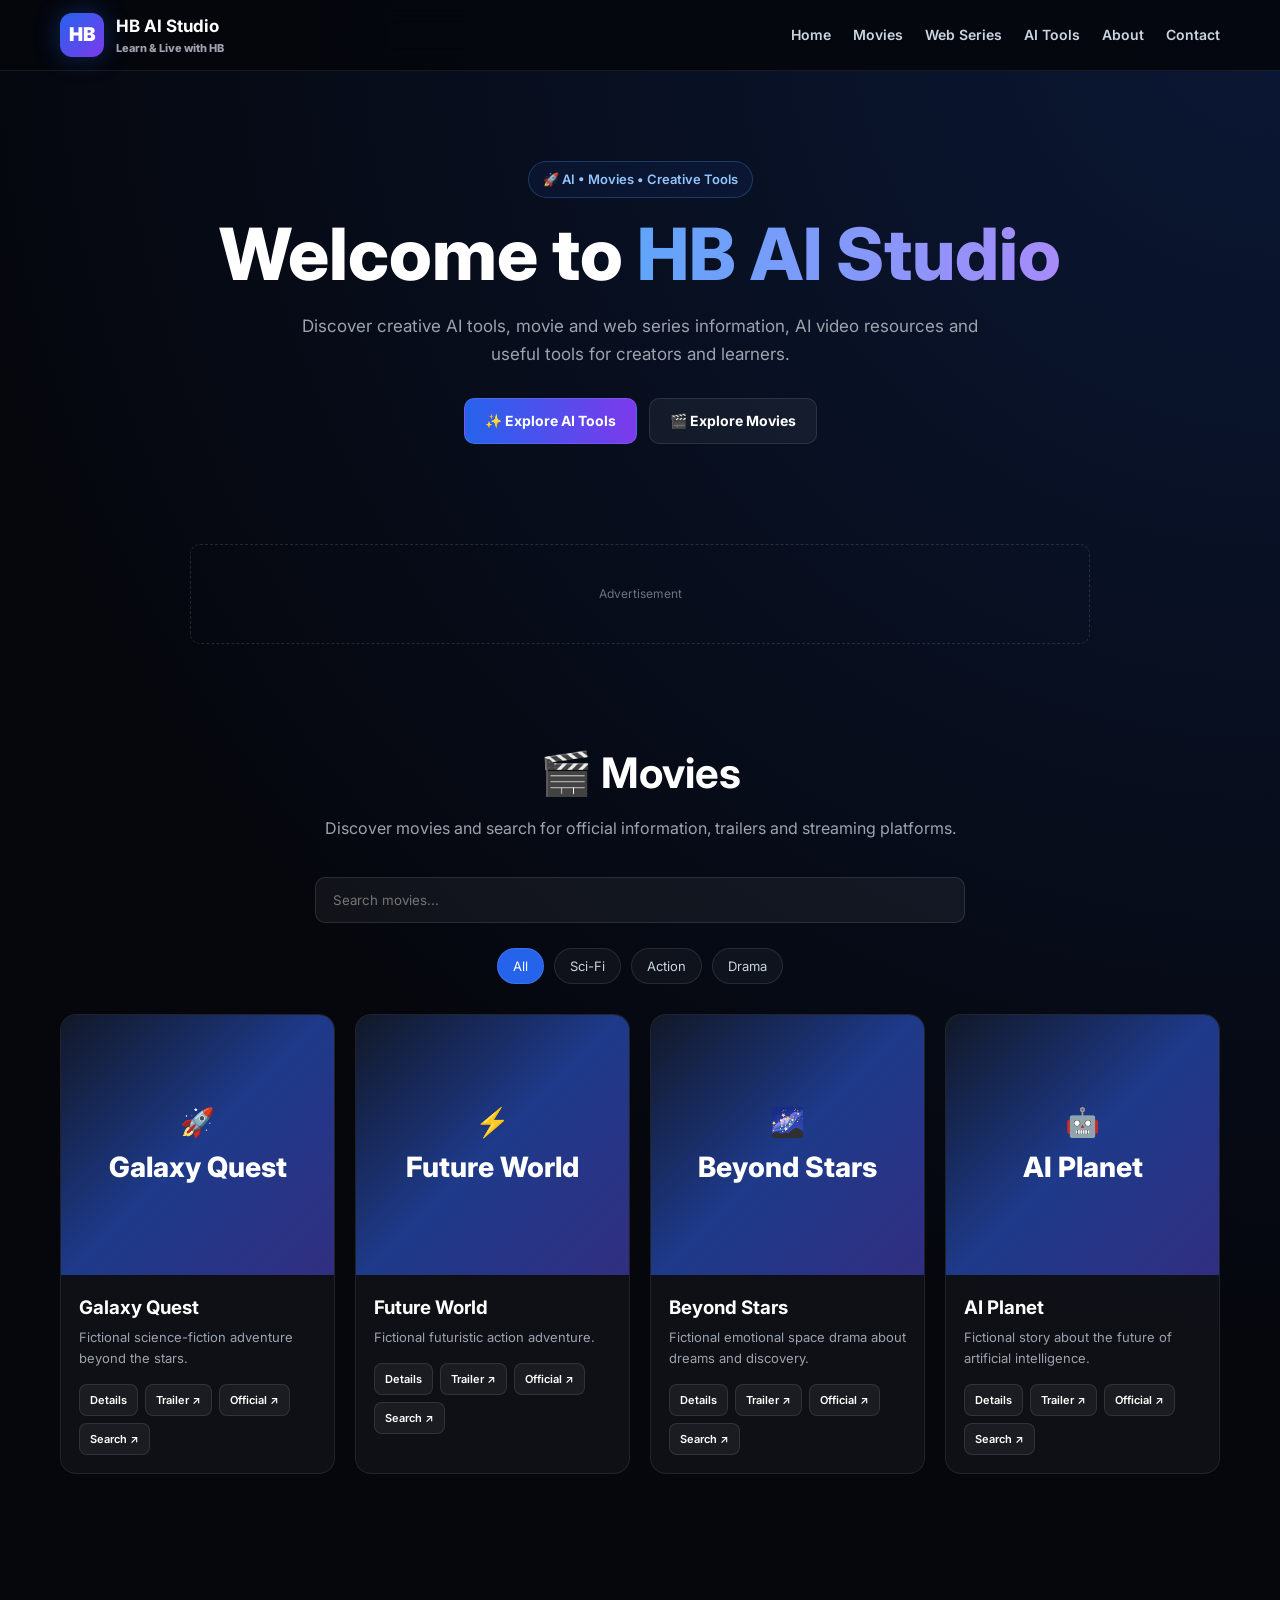
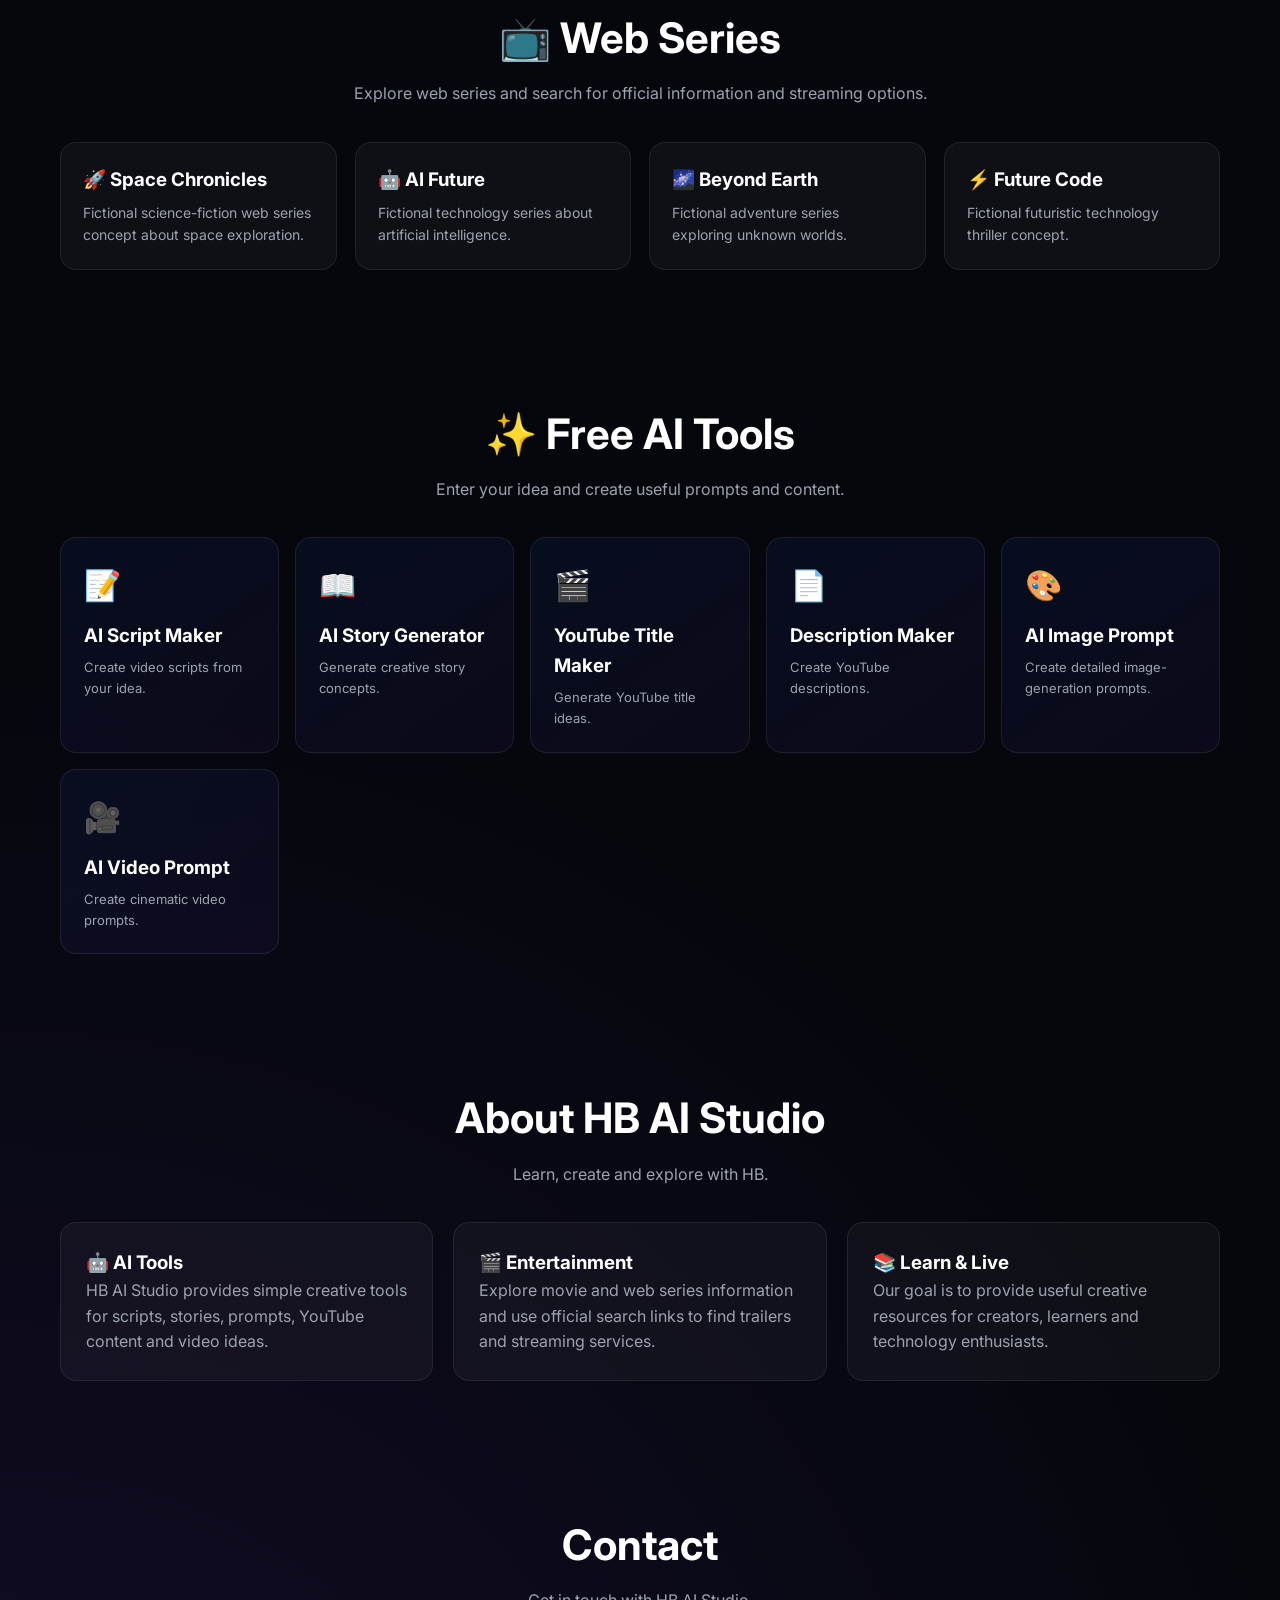
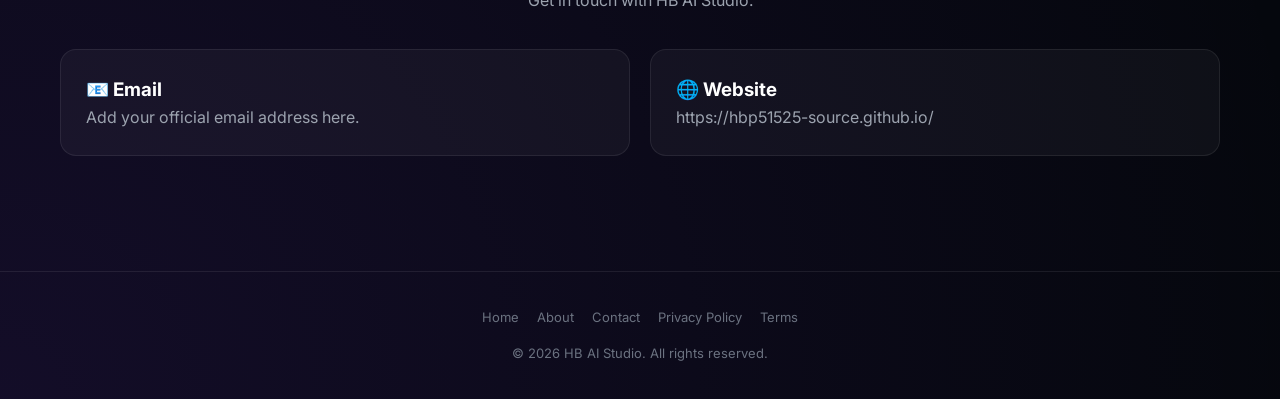
==== commit 3d04053e: "Update index.html" ====
--- a/index.html
+++ b/index.html
@@ -1,1100 +1,956 @@
-
 <!DOCTYPE html>
 <html lang="en">
 <head>
-  <meta charset="UTF-8">
-  <meta name="viewport" content="width=device-width, initial-scale=1.0">
-  <script async src="https://pagead2.googlesyndication.com/pagead/js/adsbygoogle.js?client=ca-pub-4669100354631229"
-     crossorigin="anonymous"></script>
-  <meta name="google-site-verification" content="oR-Q2jJFmcjpzThNeIjPowDh1Dh69WOnPpcJSoA94aY" />  
-  <title>FREE AI TOOLS | HB AI Studio | HB Studio | AI Studio | AI Tools</title>
-
-<meta name="description"
-content="HB AI Studio - HB Studio and AI Studio for AI tools, AI video creation, creative tools, apps and tutorials.">
-
-<meta name="keywords"
-content="HB, AI, HB Studio, AI Studio, HB AI, HB AI Studio, AI tools, AI video tools">
-  <title>HB AI Studio | Movies, Web Series & AI Tools</title>
-  <title>HB Studio - AI Tools, Original Films and Web Series</title>
-  <title>AI Studio - AI Tools, Original Films and Web Series</title>
-  <title>AI - AI Tools, Original Films and Web Series</title>
-  <title>AI TOOLS - AI Tools, Original Films and Web Series</title>
-  <title>FREE AI TOOLS - AI Tools, Original Films and Web Series</title>
-  <title>HOW TO LEARN AI - AI Tools, Original Films and Web Series</title>
-<meta name="description" content="HB AI Studio – AI video creation tools, HB AI Studio | Movies, Web Series & AI Tools, HB Studio - AI Tools, Original Films and Web Series, AI Studio - AI Tools, Original Films and Web Series, AI - AI Tools, Original Films and Web Series, AI TOOLS - AI Tools, Original Films and Web Series, HOW LEARN AI - AI Tools, Original Films and Web Series, FREE AI TOOLS - AI Tools, Original Films and Web SeriesAI apps, tutorials and creative tools. Explore text-to-video, image-to-video, AI voice and more.">
-<meta
-  name="description"
-  content="HB AI Studio par original films, legal videos, web series information aur useful AI tools explore karein."
->
-
-<meta
-  name="robots"
-  content="index, follow"
->
-  <meta name="description" content="Explore legal entertainment, movie trailers, web series and free AI tools at HB AI Studio.">
-  <meta name="keywords" content="HB AI Studio, movies, web series, AI tools, AI script maker, movie trailers">
-  <meta name="author" content="HB AI Studio">
-  <meta name="robots" content="index, follow">
-  <link rel="canonical" href="https://YOUR-DOMAIN.com/">
-
-  <meta property="og:title" content="HB AI Studio">
-  <meta property="og:description" content="Movies, web series and AI tools.">
-  <meta property="og:type" content="website">
-
-  <link rel="stylesheet" href="style.css">
+    <meta charset="UTF-8">
+
+    <meta name="viewport" content="width=device-width, initial-scale=1.0">
+
+    <title>HB AI Studio | AI Tools, Movies, Web Series & Creative Tools</title>
+
+    <meta name="description"
+          content="HB AI Studio offers free AI tools, AI video creation resources, movie and web series discovery, creative tools and tutorials for creators and learners.">
+
+    <meta name="keywords"
+          content="HB AI Studio, HB Studio, AI Studio, AI tools, AI video tools, AI Script Maker, AI Story Generator, YouTube tools">
+
+    <meta name="author" content="HB AI Studio">
+
+    <meta name="robots" content="index, follow">
+
+    <link rel="canonical" href="https://hbp51525-source.github.io/">
+
+    <link rel="sitemap" type="application/xml"
+          href="https://hbp51525-source.github.io/sitemap.xml">
+
+    <link rel="icon" href="favicon.ico">
+
+    <!-- Open Graph -->
+    <meta property="og:title"
+          content="HB AI Studio | AI Tools, Movies, Web Series & Creative Tools">
+
+    <meta property="og:description"
+          content="Free AI tools, creative tools, movies, web series and resources for creators and learners.">
+
+    <meta property="og:url"
+          content="https://hbp51525-source.github.io/">
+
+    <meta property="og:type" content="website">
+
+    <meta property="og:site_name" content="HB AI Studio">
+
+    <!-- Google verification -->
+    <meta name="google-site-verification"
+          content="YOUR_GOOGLE_SEARCH_CONSOLE_CODE">
+
+    <!-- Google AdSense -->
+    <meta name="google-adsense-account"
+          content="ca-pub-4669100354631229">
+
+    <script async
+        src="https://pagead2.googlesyndication.com/pagead/js/adsbygoogle.js?client=ca-pub-4669100354631229"
+        crossorigin="anonymous"></script>
+
+    <!-- Google Font -->
+    <link rel="preconnect" href="https://fonts.googleapis.com">
+    <link rel="preconnect" href="https://fonts.gstatic.com" crossorigin>
+
+    <link href="https://fonts.googleapis.com/css2?family=Inter:wght@400;500;600;700;800&display=swap"
+          rel="stylesheet">
+
+<style>
+
+* {
+    margin: 0;
+    padding: 0;
+    box-sizing: border-box;
+}
+
+html {
+    scroll-behavior: smooth;
+}
+
+body {
+    font-family: "Inter", Arial, sans-serif;
+    background:
+        radial-gradient(circle at top right, rgba(37,99,235,.18), transparent 35%),
+        radial-gradient(circle at bottom left, rgba(124,58,237,.12), transparent 35%),
+        #05070d;
+    color: #ffffff;
+    line-height: 1.6;
+}
+
+a {
+    color: inherit;
+    text-decoration: none;
+}
+
+button,
+input,
+textarea {
+    font-family: inherit;
+}
+
+button {
+    cursor: pointer;
+}
+
+/* =========================
+   HEADER
+========================= */
+
+.header {
+    position: sticky;
+    top: 0;
+    z-index: 1000;
+
+    background: rgba(5,7,13,.92);
+    backdrop-filter: blur(14px);
+
+    border-bottom: 1px solid rgba(255,255,255,.08);
+}
+
+.header-inner {
+    max-width: 1200px;
+    margin: auto;
+
+    min-height: 70px;
+    padding: 0 20px;
+
+    display: flex;
+    align-items: center;
+    justify-content: space-between;
+    gap: 20px;
+}
+
+.logo {
+    display: flex;
+    align-items: center;
+    gap: 12px;
+    font-weight: 800;
+}
+
+.logo-box {
+    width: 44px;
+    height: 44px;
+
+    border-radius: 12px;
+
+    display: flex;
+    align-items: center;
+    justify-content: center;
+
+    background: linear-gradient(135deg,#2563eb,#7c3aed);
+
+    font-size: 19px;
+    font-weight: 900;
+
+    box-shadow: 0 0 25px rgba(37,99,235,.35);
+}
+
+.logo-text strong {
+    display: block;
+    font-size: 17px;
+}
+
+.logo-text span {
+    display: block;
+    color: #9ca3af;
+    font-size: 11px;
+}
+
+nav {
+    display: flex;
+    align-items: center;
+    gap: 22px;
+}
+
+nav a {
+    color: #cbd5e1;
+    font-size: 14px;
+    font-weight: 600;
+    transition: .2s;
+}
+
+nav a:hover {
+    color: #60a5fa;
+}
+
+#menuBtn {
+    display: none;
+
+    border: 0;
+    background: transparent;
+    color: white;
+
+    font-size: 25px;
+}
+
+/* =========================
+   HERO
+========================= */
+
+.hero {
+    max-width: 1200px;
+    margin: auto;
+
+    padding: 90px 20px 70px;
+
+    text-align: center;
+}
+
+.hero-badge {
+    display: inline-block;
+
+    padding: 7px 14px;
+    margin-bottom: 18px;
+
+    border: 1px solid rgba(96,165,250,.25);
+    border-radius: 999px;
+
+    background: rgba(37,99,235,.08);
+
+    color: #93c5fd;
+
+    font-size: 13px;
+    font-weight: 600;
+}
+
+.hero h1 {
+    max-width: 900px;
+    margin: auto;
+
+    font-size: clamp(38px,7vw,72px);
+    line-height: 1.05;
+    font-weight: 800;
+}
+
+.gradient-text {
+    background: linear-gradient(90deg,#60a5fa,#a78bfa);
+    -webkit-background-clip: text;
+    background-clip: text;
+    color: transparent;
+}
+
+.hero p {
+    max-width: 720px;
+    margin: 22px auto 30px;
+
+    color: #9ca3af;
+
+    font-size: 17px;
+}
+
+.hero-buttons {
+    display: flex;
+    justify-content: center;
+    gap: 12px;
+    flex-wrap: wrap;
+}
+
+.btn {
+    display: inline-flex;
+    align-items: center;
+    justify-content: center;
+
+    min-height: 46px;
+    padding: 0 20px;
+
+    border-radius: 10px;
+
+    font-weight: 700;
+    font-size: 14px;
+
+    border: 1px solid rgba(255,255,255,.1);
+
+    transition: .2s;
+}
+
+.btn-primary {
+    background: linear-gradient(90deg,#2563eb,#7c3aed);
+}
+
+.btn-secondary {
+    background: rgba(255,255,255,.05);
+}
+
+.btn:hover {
+    transform: translateY(-2px);
+}
+
+/* =========================
+   COMMON
+========================= */
+
+.section {
+    max-width: 1200px;
+    margin: auto;
+    padding: 65px 20px;
+}
+
+.section-header {
+    text-align: center;
+    margin-bottom: 35px;
+}
+
+.section-header h2 {
+    font-size: clamp(28px,5vw,42px);
+    margin-bottom: 10px;
+}
+
+.section-header p {
+    color: #9ca3af;
+}
+
+/* =========================
+   SEARCH
+========================= */
+
+.search-box {
+    max-width: 650px;
+    margin: 0 auto 25px;
+}
+
+.search-box input {
+    width: 100%;
+
+    padding: 14px 17px;
+
+    border-radius: 10px;
+    border: 1px solid rgba(255,255,255,.1);
+
+    background: rgba(255,255,255,.05);
+
+    color: white;
+    outline: none;
+}
+
+.search-box input:focus {
+    border-color: #2563eb;
+}
+
+/* =========================
+   FILTER
+========================= */
+
+.filters {
+    display: flex;
+    justify-content: center;
+    gap: 10px;
+    flex-wrap: wrap;
+
+    margin-bottom: 30px;
+}
+
+.filter {
+    padding: 9px 15px;
+
+    border-radius: 999px;
+
+    border: 1px solid rgba(255,255,255,.1);
+
+    background: rgba(255,255,255,.04);
+
+    color: #cbd5e1;
+
+    font-size: 13px;
+}
+
+.filter.active {
+    background: #2563eb;
+    color: white;
+}
+
+/* =========================
+   MOVIE GRID
+========================= */
+
+.movie-grid {
+    display: grid;
+
+    grid-template-columns:
+        repeat(auto-fit,minmax(220px,1fr));
+
+    gap: 20px;
+}
+
+.movie-card {
+    overflow: hidden;
+
+    border-radius: 16px;
+
+    background: rgba(255,255,255,.04);
+
+    border: 1px solid rgba(255,255,255,.08);
+
+    transition: .25s;
+}
+
+.movie-card:hover {
+    transform: translateY(-5px);
+    border-color: rgba(96,165,250,.35);
+}
+
+.movie-poster {
+    height: 260px;
+
+    display: flex;
+    align-items: center;
+    justify-content: center;
+
+    background:
+        linear-gradient(135deg,#111827,#1e3a8a,#312e81);
+
+    font-size: 28px;
+    font-weight: 800;
+    text-align: center;
+    padding: 20px;
+}
+
+.movie-info {
+    padding: 18px;
+}
+
+.movie-info h3 {
+    margin-bottom: 5px;
+}
+
+.movie-info p {
+    color: #9ca3af;
+    font-size: 13px;
+    margin-bottom: 15px;
+}
+
+.movie-actions {
+    display: flex;
+    flex-wrap: wrap;
+    gap: 7px;
+}
+
+.movie-actions button {
+    padding: 8px 10px;
+
+    border-radius: 8px;
+
+    border: 1px solid rgba(255,255,255,.1);
+
+    background: rgba(255,255,255,.05);
+
+    color: white;
+
+    font-size: 11px;
+    font-weight: 600;
+}
+
+.movie-actions button:hover {
+    background: #2563eb;
+}
+
+/* =========================
+   SERIES
+========================= */
+
+.series-grid {
+    display: grid;
+
+    grid-template-columns:
+        repeat(auto-fit,minmax(230px,1fr));
+
+    gap: 18px;
+}
+
+.series-card {
+    padding: 22px;
+
+    border-radius: 16px;
+
+    background: rgba(255,255,255,.04);
+
+    border: 1px solid rgba(255,255,255,.08);
+}
+
+.series-card h3 {
+    margin-bottom: 7px;
+}
+
+.series-card p {
+    color: #9ca3af;
+    font-size: 14px;
+}
+
+/* =========================
+   AI TOOLS
+========================= */
+
+.tools-grid {
+    display: grid;
+
+    grid-template-columns:
+        repeat(auto-fit,minmax(210px,1fr));
+
+    gap: 16px;
+}
+
+.tool-card {
+    padding: 23px;
+
+    border-radius: 16px;
+
+    border: 1px solid rgba(255,255,255,.08);
+
+    background:
+        linear-gradient(
+            145deg,
+            rgba(37,99,235,.08),
+            rgba(124,58,237,.06)
+        );
+
+    transition: .2s;
+}
+
+.tool-card:hover {
+    transform: translateY(-4px);
+
+    border-color: rgba(96,165,250,.35);
+}
+
+.tool-icon {
+    font-size: 30px;
+    margin-bottom: 12px;
+}
+
+.tool-card h3 {
+    margin-bottom: 6px;
+}
+
+.tool-card p {
+    color: #9ca3af;
+    font-size: 13px;
+}
+
+/* =========================
+   AI WORKSPACE
+========================= */
+
+#toolWorkspace {
+    max-width: 850px;
+
+    margin: 30px auto 0;
+
+    padding: 24px;
+
+    border-radius: 16px;
+
+    background: rgba(255,255,255,.04);
+
+    border: 1px solid rgba(255,255,255,.1);
+}
+
+#toolWorkspace[hidden] {
+    display: none;
+}
+
+.workspace-header {
+    display: flex;
+
+    justify-content: space-between;
+    align-items: center;
+
+    margin-bottom: 18px;
+}
+
+.workspace-header h3 {
+    font-size: 21px;
+}
+
+#closeTool {
+    width: 38px;
+    height: 38px;
+
+    border: 0;
+    border-radius: 8px;
+
+    background: rgba(255,255,255,.07);
+
+    color: white;
+
+    font-size: 18px;
+}
+
+#toolInput {
+    width: 100%;
+
+    min-height: 130px;
+
+    resize: vertical;
+
+    padding: 15px;
+
+    border-radius: 10px;
+
+    border: 1px solid rgba(255,255,255,.1);
+
+    background: #080b13;
+
+    color: white;
+
+    outline: none;
+
+    margin-bottom: 14px;
+}
+
+#toolInput:focus {
+    border-color: #2563eb;
+}
+
+.generate-btn {
+    width: 100%;
+
+    padding: 13px 18px;
+
+    margin-bottom: 18px;
+
+    border: none;
+
+    border-radius: 10px;
+
+    background: linear-gradient(90deg,#2563eb,#7c3aed);
+
+    color: #ffffff;
+
+    font-size: 15px;
+
+    font-weight: 700;
+
+    cursor: pointer;
+
+    transition: .2s;
+}
+
+.generate-btn:hover {
+    transform: translateY(-2px);
+    opacity: .92;
+}
+
+.workspace-actions {
+    display: flex;
+
+    flex-wrap: wrap;
+
+    gap: 8px;
+
+    margin-bottom: 18px;
+}
+
+.workspace-actions button {
+    padding: 9px 12px;
+
+    border-radius: 8px;
+
+    border: 1px solid rgba(255,255,255,.1);
+
+    background: rgba(255,255,255,.05);
+
+    color: white;
+
+    font-size: 12px;
+}
+
+.workspace-actions button:hover {
+    background: #2563eb;
+}
+
+#toolOutput {
+    min-height: 180px;
+
+    padding: 18px;
+
+    border-radius: 10px;
+
+    background: #03050a;
+
+    border: 1px solid rgba(255,255,255,.08);
+
+    color: #d1d5db;
+
+    white-space: pre-wrap;
+
+    font-size: 14px;
+
+    overflow-wrap: anywhere;
+}
+
+#copyOutput {
+    width: 100%;
+
+    margin-top: 12px;
+
+    padding: 12px;
+
+    border: 0;
+
+    border-radius: 9px;
+
+    background: #1d4ed8;
+
+    color: white;
+
+    font-weight: 700;
+}
+
+/* =========================
+   ABOUT / CONTACT
+========================= */
+
+.info-grid {
+    display: grid;
+
+    grid-template-columns:
+        repeat(auto-fit,minmax(280px,1fr));
+
+    gap: 20px;
+}
+
+.info-card {
+    padding: 25px;
+
+    border-radius: 16px;
+
+    background: rgba(255,255,255,.04);
+
+    border: 1px solid rgba(255,255,255,.08);
+}
+
+.info-card p {
+    color: #9ca3af;
+}
+
+/* =========================
+   AD AREA
+========================= */
+
+.ad-area {
+    max-width: 900px;
+
+    min-height: 100px;
+
+    margin: 30px auto;
+
+    padding: 15px;
+
+    display: flex;
+
+    align-items: center;
+    justify-content: center;
+
+    color: #6b7280;
+
+    border: 1px dashed rgba(255,255,255,.12);
+
+    border-radius: 10px;
+
+    font-size: 12px;
+}
+
+/* =========================
+   MODAL
+========================= */
+
+#movieModal {
+    position: fixed;
+
+    inset: 0;
+
+    z-index: 2000;
+
+    display: flex;
+
+    align-items: center;
+    justify-content: center;
+
+    padding: 20px;
+
+    background: rgba(0,0,0,.75);
+
+    backdrop-filter: blur(8px);
+}
+
+#movieModal[hidden] {
+    display: none;
+}
+
+.modal-box {
+    width: min(600px,100%);
+
+    padding: 25px;
+
+    border-radius: 16px;
+
+    background: #0b0f19;
+
+    border: 1px solid rgba(255,255,255,.1);
+}
+
+.modal-header {
+    display: flex;
+
+    justify-content: space-between;
+
+    align-items: center;
+
+    margin-bottom: 15px;
+}
+
+#closeModal {
+    width: 36px;
+    height: 36px;
+
+    border: 0;
+
+    border-radius: 8px;
+
+    background: rgba(255,255,255,.07);
+
+    color: white;
+
+    font-size: 18px;
+}
+
+#modalDescription {
+    color: #9ca3af;
+
+    margin-bottom: 20px;
+}
+
+#trailerLink {
+    display: inline-flex;
+
+    padding: 10px 15px;
+
+    border-radius: 9px;
+
+    background: #2563eb;
+
+    font-weight: 700;
+
+    font-size: 13px;
+}
+
+/* =========================
+   FOOTER
+========================= */
+
+footer {
+    border-top: 1px solid rgba(255,255,255,.08);
+
+    margin-top: 50px;
+
+    padding: 35px 20px;
+
+    text-align: center;
+
+    color: #6b7280;
+
+    font-size: 13px;
+}
+
+.footer-links {
+    display: flex;
+
+    justify-content: center;
+
+    gap: 18px;
+
+    flex-wrap: wrap;
+
+    margin-bottom: 15px;
+}
+
+.footer-links a:hover {
+    color: #60a5fa;
+}
+
+/* =========================
+   MOBILE
+========================= */
+
+@media (max-width: 800px) {
+
+    #menuBtn {
+        display: block;
+    }
+
+    nav {
+        position: absolute;
+
+        top: 70px;
+        left: 0;
+        right: 0;
+
+        display: none;
+
+        flex-direction: column;
+
+        padding: 20px;
+
+        background: #080b12;
+
+        border-bottom: 1px solid rgba(255,255,255,.08);
+    }
+
+    nav.open {
+        display: flex;
+    }
+
+    nav a {
+        width: 100%;
+        text-align: center;
+        padding: 8px;
+    }
+
+    .hero {
+        padding-top: 65px;
+    }
+
+    .movie-poster {
+        height: 220px;
+    }
+}
+
+@media (max-width: 500px) {
+
+    .header-inner {
+        padding: 0 14px;
+    }
+
+    .section {
+        padding: 50px 14px;
+    }
+
+    .hero {
+        padding-left: 14px;
+        padding-right: 14px;
+    }
+
+    .hero p {
+        font-size: 15px;
+    }
+
+    #toolWorkspace {
+        padding: 16px;
+    }
+
+}
+
+</style>
 </head>
-<!DOCTYPE html>
-<html lang="en">
-
-<head>
-
-    <!-- =====================================================
-         BASIC SEO
-    ====================================================== -->
-
-    <meta charset="UTF-8">
-
-    <meta
-        name="viewport"
-        content="width=device-width, initial-scale=1.0">
-
-    <title>
-        HB AI Studio | AI Tools, Movies, Web Series & Creative Tools
-    </title>
-
-    <meta
-        name="description"
-        content="HB AI Studio offers free AI tools, AI script maker, AI story generator, YouTube title and description tools, image prompts, video prompts, movie discovery and creative resources.">
-
-    <meta
-        name="keywords"
-        content="HB AI Studio, HB Studio, AI Studio, AI tools, free AI tools, AI Script Maker, AI Story Generator, YouTube Title Maker, AI Image Prompt, AI Video Prompt, movies, web series">
-
-    <meta name="robots" content="index, follow">
-
-    <meta
-        name="author"
-        content="HB AI Studio">
-
-    <link
-        rel="canonical"
-        href="https://hbp51525-source.github.io/">
-
-    <!-- =====================================================
-         OPEN GRAPH
-    ====================================================== -->
-
-    <meta
-        property="og:title"
-        content="HB AI Studio | AI Tools, Movies & Creative Tools">
-
-    <meta
-        property="og:description"
-        content="Explore free AI tools, creative tools, movies, web series and useful resources with HB AI Studio.">
-
-    <meta
-        property="og:type"
-        content="website">
-
-    <meta
-        property="og:url"
-        content="https://hbp51525-source.github.io/">
-
-    <meta
-        property="og:site_name"
-        content="HB AI Studio">
-
-    <!-- =====================================================
-         FAVICON
-    ====================================================== -->
-
-    <link
-        rel="icon"
-        href="favicon.ico">
-
-    <!-- =====================================================
-         GOOGLE SEARCH / SITEMAP
-    ====================================================== -->
-
-    <link
-        rel="sitemap"
-        type="application/xml"
-        href="/sitemap.xml">
-
-    <!-- =====================================================
-         ADSENSE
-    ====================================================== -->
-
-    <meta
-        name="google-adsense-account"
-        content="ca-pub-4669100354631229">
-
-    <script
-        async
-        src="https://pagead2.googlesyndication.com/pagead/js/adsbygoogle.js?client=ca-pub-4669100354631229"
-        crossorigin="anonymous">
-    </script>
-
-
-    <!-- =====================================================
-         GOOGLE FONT
-    ====================================================== -->
-
-    <link
-        rel="preconnect"
-        href="https://fonts.googleapis.com">
-
-    <link
-        rel="preconnect"
-        href="https://fonts.gstatic.com"
-        crossorigin>
-
-    <link
-        href="https://fonts.googleapis.com/css2?family=Inter:wght@400;500;600;700;800;900&display=swap"
-        rel="stylesheet">
-
-
-    <!-- =====================================================
-         CSS
-    ====================================================== -->
-
-    <style>
-
-        * {
-            box-sizing: border-box;
-            margin: 0;
-            padding: 0;
-        }
-
-
-        html {
-            scroll-behavior: smooth;
-        }
-
-
-        body {
-            font-family: "Inter", Arial, sans-serif;
-            background:
-                radial-gradient(
-                    circle at top right,
-                    rgba(30, 100, 255, 0.15),
-                    transparent 35%
-                ),
-                #05070d;
-            color: #ffffff;
-            line-height: 1.6;
-        }
-
-
-        a {
-            color: inherit;
-            text-decoration: none;
-        }
-
-
-        button,
-        input,
-        textarea {
-            font: inherit;
-        }
-
-
-        button {
-            cursor: pointer;
-        }
-
-
-        /* =================================================
-           HEADER
-        ================================================= */
-
-        header {
-            position: sticky;
-            top: 0;
-            z-index: 1000;
-
-            background:
-                rgba(5, 7, 13, 0.92);
-
-            backdrop-filter: blur(15px);
-
-            border-bottom:
-                1px solid rgba(255,255,255,0.08);
-        }
-
-
-        .header-inner {
-            max-width: 1200px;
-            margin: auto;
-
-            min-height: 72px;
-
-            display: flex;
-            align-items: center;
-            justify-content: space-between;
-
-            padding: 0 20px;
-        }
-
-
-        .logo {
-            display: flex;
-            align-items: center;
-            gap: 12px;
-        }
-
-
-        .logo-box {
-            width: 44px;
-            height: 44px;
-
-            border-radius: 12px;
-
-            display: grid;
-            place-items: center;
-
-            font-weight: 900;
-            font-size: 20px;
-
-            color: white;
-
-            background:
-                linear-gradient(
-                    135deg,
-                    #111827,
-                    #0066ff,
-                    #7c3aed
-                );
-
-            box-shadow:
-                0 0 25px rgba(0,102,255,0.35);
-        }
-
-
-        .logo-text strong {
-            display: block;
-            font-size: 18px;
-        }
-
-
-        .logo-text span {
-            display: block;
-            color: #9ca3af;
-            font-size: 11px;
-        }
-
-
-        nav {
-            display: flex;
-            gap: 22px;
-            align-items: center;
-        }
-
-
-        nav a {
-            color: #d1d5db;
-            font-size: 14px;
-            font-weight: 600;
-            transition: 0.2s;
-        }
-
-
-        nav a:hover {
-            color: #60a5fa;
-        }
-
-
-        #menuBtn {
-            display: none;
-
-            background: none;
-            border: none;
-
-            color: white;
-
-            font-size: 28px;
-        }
-
-
-        /* =================================================
-           HERO
-        ================================================= */
-
-        .hero {
-            max-width: 1200px;
-            margin: auto;
-
-            padding:
-                90px 20px
-                70px;
-
-            text-align: center;
-        }
-
-
-        .hero-badge {
-            display: inline-block;
-
-            padding: 7px 14px;
-
-            border-radius: 999px;
-
-            background:
-                rgba(37,99,235,0.12);
-
-            border:
-                1px solid rgba(96,165,250,0.25);
-
-            color: #60a5fa;
-
-            font-size: 13px;
-
-            margin-bottom: 20px;
-        }
-
-
-        .hero h1 {
-            font-size:
-                clamp(38px, 7vw, 78px);
-
-            line-height: 1.05;
-
-            font-weight: 900;
-
-            letter-spacing: -3px;
-
-            margin-bottom: 22px;
-        }
-
-
-        .gradient-text {
-            background:
-                linear-gradient(
-                    90deg,
-                    #ffffff,
-                    #60a5fa,
-                    #a78bfa
-                );
-
-            -webkit-background-clip: text;
-            background-clip: text;
-
-            color: transparent;
-        }
-
-
-        .hero p {
-            max-width: 720px;
-
-            margin:
-                0 auto 30px;
-
-            color: #9ca3af;
-
-            font-size: 17px;
-        }
-
-
-        .hero-buttons {
-            display: flex;
-
-            justify-content: center;
-
-            gap: 12px;
-
-            flex-wrap: wrap;
-        }
-
-
-        .primary-btn,
-        .secondary-btn {
-            border-radius: 10px;
-
-            padding:
-                12px 20px;
-
-            font-weight: 700;
-
-            border: none;
-        }
-
-
-        .primary-btn {
-            background: #2563eb;
-            color: white;
-        }
-
-
-        .primary-btn:hover {
-            background: #1d4ed8;
-        }
-
-
-        .secondary-btn {
-            background:
-                rgba(255,255,255,0.06);
-
-            color: white;
-
-            border:
-                1px solid rgba(255,255,255,0.1);
-        }
-
-
-        /* =================================================
-           SECTIONS
-        ================================================= */
-
-        section {
-            max-width: 1200px;
-            margin: auto;
-
-            padding:
-                70px 20px;
-        }
-
-
-        .section-title {
-            text-align: center;
-
-            margin-bottom: 35px;
-        }
-
-
-        .section-title h2 {
-            font-size: 36px;
-            margin-bottom: 8px;
-        }
-
-
-        .section-title p {
-            color: #9ca3af;
-        }
-
-
-        /* =================================================
-           SEARCH
-        ================================================= */
-
-        .search-box {
-            max-width: 700px;
-            margin:
-                0 auto 30px;
-        }
-
-
-        .search-box input {
-            width: 100%;
-
-            padding: 15px 18px;
-
-            border-radius: 12px;
-
-            border:
-                1px solid rgba(255,255,255,0.1);
-
-            background:
-                rgba(255,255,255,0.05);
-
-            color: white;
-
-            outline: none;
-        }
-
-
-        .search-box input:focus {
-            border-color: #2563eb;
-        }
-
-
-        /* =================================================
-           FILTERS
-        ================================================= */
-
-        .filters {
-            display: flex;
-
-            justify-content: center;
-
-            gap: 10px;
-
-            flex-wrap: wrap;
-
-            margin-bottom: 30px;
-        }
-
-
-        .filter {
-            padding:
-                9px 16px;
-
-            border-radius: 999px;
-
-            border:
-                1px solid rgba(255,255,255,0.1);
-
-            background:
-                rgba(255,255,255,0.05);
-
-            color: #d1d5db;
-        }
-
-
-        .filter.active,
-        .filter:hover {
-            background: #2563eb;
-            color: white;
-        }
-
-
-        /* =================================================
-           MOVIES GRID
-        ================================================= */
-
-        .movie-grid {
-            display: grid;
-
-            grid-template-columns:
-                repeat(4, 1fr);
-
-            gap: 20px;
-        }
-
-
-        .movie-card {
-            background:
-                linear-gradient(
-                    145deg,
-                    rgba(255,255,255,0.07),
-                    rgba(255,255,255,0.025)
-                );
-
-            border:
-                1px solid rgba(255,255,255,0.08);
-
-            border-radius: 16px;
-
-            padding: 20px;
-
-            transition:
-                transform 0.2s,
-                border-color 0.2s;
-        }
-
-
-        .movie-card:hover {
-            transform: translateY(-5px);
-
-            border-color:
-                rgba(96,165,250,0.4);
-        }
-
-
-        .movie-badge {
-            display: inline-block;
-
-            padding: 4px 9px;
-
-            background:
-                rgba(37,99,235,0.18);
-
-            color: #60a5fa;
-
-            border-radius: 6px;
-
-            font-size: 12px;
-
-            margin-bottom: 30px;
-        }
-
-
-        .movie-card h3 {
-            font-size: 21px;
-            margin-bottom: 5px;
-        }
-
-
-        .movie-card p {
-            color: #9ca3af;
-            margin-bottom: 18px;
-        }
-
-
-        .movie-actions {
-            display: grid;
-            gap: 8px;
-        }
-
-
-        .movie-actions button,
-        .details-btn {
-            width: 100%;
-
-            padding:
-                10px;
-
-            border-radius: 8px;
-
-            border:
-                1px solid rgba(255,255,255,0.1);
-
-            background:
-                rgba(255,255,255,0.05);
-
-            color: white;
-
-            font-size: 13px;
-
-            font-weight: 600;
-        }
-
-
-        .movie-actions button:hover,
-        .details-btn:hover {
-            background: #2563eb;
-        }
-
-
-        #noResults {
-            text-align: center;
-
-            color: #9ca3af;
-
-            padding: 30px;
-        }
-
-
-        /* =================================================
-           AI TOOLS
-        ================================================= */
-
-        .ai-grid {
-            display: grid;
-
-            grid-template-columns:
-                repeat(3, 1fr);
-
-            gap: 18px;
-        }
-
-
-        .tool-card {
-            padding: 24px;
-
-            border-radius: 16px;
-
-            background:
-                linear-gradient(
-                    145deg,
-                    rgba(37,99,235,0.1),
-                    rgba(124,58,237,0.06)
-                );
-
-            border:
-                1px solid rgba(255,255,255,0.08);
-
-            cursor: pointer;
-
-            transition: 0.2s;
-        }
-
-
-        .tool-card:hover {
-            transform: translateY(-5px);
-
-            border-color:
-                rgba(96,165,250,0.45);
-        }
-
-
-        .tool-icon {
-            font-size: 30px;
-            margin-bottom: 15px;
-        }
-
-
-        .tool-card h3 {
-            margin-bottom: 5px;
-        }
-
-
-        .tool-card p {
-            color: #9ca3af;
-            font-size: 14px;
-        }
-
-
-        /* =================================================
-           AI WORKSPACE
-        ================================================= */
-
-       <!-- =================================================
-     AI WORKSPACE
-================================================== -->
-
-<div id="toolWorkspace" hidden>
-
-    <div class="workspace-header">
-
-        <h3 id="toolTitle">
-            AI Script Maker
-        </h3>
-
-        <button
-            id="closeTool"
-            aria-label="Close">
-
-            ✕
-
-        </button>
-
-    </div>
-
-
-    <!-- USER IDEA -->
-
-    <textarea
-        id="toolInput"
-        placeholder="Enter your idea..."></textarea>
-
-
-    <!-- GENERATE BUTTON -->
-
-    <button
-        id="generateBtn"
-        class="generate-btn">
-
-        ✨ Generate
-
-    </button>
-
-
-    <!-- AI ACTION BUTTONS -->
-
-    <div class="workspace-actions">
-
-        <button
-            onclick="makeScript()">
-
-            📝 Make Script
-
-        </button>
-
-
-        <button
-            onclick="makeStory()">
-
-            📖 Make Story
-
-        </button>
-
-
-        <button
-            onclick="makeYouTubeTitles()">
-
-            🎬 Make YouTube Titles
-
-        </button>
-
-
-        <button
-            onclick="makeDescription()">
-
-            📄 Make Description
-
-        </button>
-
-
-        <button
-            onclick="makeImagePrompt()">
-
-            ✨ Make Image Prompt
-
-        </button>
-
-
-        <button
-            onclick="makeVideoPrompt()">
-
-            🎥 Make Video Prompt
-
-        </button>
-
-    </div>
-
-
-    <!-- RESULT -->
-
-    <div id="toolOutput">
-
-        Enter your idea above and click Generate.
-
-    </div>
-
-
-    <!-- COPY -->
-
-    <button
-        id="copyOutput">
-
-        📋 Copy Result
-
-    </button>
-
-</div>
-
-        /* =================================================
-           ADSENSE PLACEHOLDER
-        ================================================= */
-
-        .ad-container {
-            min-height: 100px;
-
-            margin:
-                30px auto;
-
-            max-width: 970px;
-
-            display: flex;
-
-            align-items: center;
-
-            justify-content: center;
-
-            border:
-                1px dashed rgba(255,255,255,0.08);
-
-            color: #6b7280;
-
-            font-size: 12px;
-        }
-
-
-        /* =================================================
-           ABOUT / CONTACT
-        ================================================= */
-
-        .content-box {
-            max-width: 850px;
-
-            margin: auto;
-
-            background:
-                rgba(255,255,255,0.04);
-
-            border:
-                1px solid rgba(255,255,255,0.08);
-
-            border-radius: 16px;
-
-            padding: 30px;
-        }
-
-
-        .content-box p {
-            color: #b6bcc7;
-
-            margin-bottom: 15px;
-        }
-
-
-        /* =================================================
-           MODAL
-        ================================================= */
-
-        #movieModal {
-            position: fixed;
-
-            inset: 0;
-
-            z-index: 2000;
-
-            background:
-                rgba(0,0,0,0.75);
-
-            display: grid;
-
-            place-items: center;
-
-            padding: 20px;
-        }
-
-
-        .modal-box {
-            max-width: 600px;
-
-            width: 100%;
-
-            background: #0b0f19;
-
-            border:
-                1px solid rgba(255,255,255,0.1);
-
-            border-radius: 18px;
-
-            padding: 25px;
-        }
-
-
-        .modal-header {
-            display: flex;
-
-            justify-content: space-between;
-
-            gap: 20px;
-
-            margin-bottom: 15px;
-        }
-
-
-        #closeModal {
-            background: none;
-
-            border: none;
-
-            color: #9ca3af;
-
-            font-size: 22px;
-        }
-
-
-        #modalDescription {
-            color: #b6bcc7;
-
-            margin-bottom: 20px;
-        }
-
-
-        #trailerLink {
-            display: inline-block;
-
-            padding:
-                11px 16px;
-
-            border-radius: 8px;
-
-            background: #2563eb;
-
-            color: white;
-
-            font-weight: 700;
-        }
-
-
-        /* =================================================
-           FOOTER
-        ================================================= */
-
-        footer {
-            border-top:
-                1px solid rgba(255,255,255,0.08);
-
-            margin-top: 50px;
-
-            padding:
-                35px 20px;
-
-            text-align: center;
-
-            color: #9ca3af;
-        }
-
-
-        footer a {
-            color: #60a5fa;
-        }
-
-
-        /* =================================================
-           RESPONSIVE
-        ================================================= */
-
-        @media (max-width: 900px) {
-
-            .movie-grid {
-                grid-template-columns:
-                    repeat(2, 1fr);
-            }
-
-            .ai-grid {
-                grid-template-columns:
-                    repeat(2, 1fr);
-            }
-
-        }
-
-
-        @media (max-width: 700px) {
-
-            #menuBtn {
-                display: block;
-            }
-
-
-            nav {
-                position: absolute;
-
-                top: 72px;
-
-                left: 0;
-
-                right: 0;
-
-                display: none;
-
-                flex-direction: column;
-
-                align-items: stretch;
-
-                padding: 15px 20px;
-
-                background: #080b13;
-
-                border-bottom:
-                    1px solid rgba(255,255,255,0.08);
-            }
-
-
-            nav.open {
-                display: flex;
-            }
-
-
-            nav a {
-                padding: 10px;
-            }
-
-
-            .movie-grid,
-            .ai-grid {
-                grid-template-columns: 1fr;
-            }
-
-
-            .hero {
-                padding-top: 65px;
-            }
-
-
-            .hero h1 {
-                letter-spacing: -1.5px;
-            }
-
-        }
-
-    </style>
-
-</head>
-
 
 <body>
 
-
-<!-- =====================================================
+<!-- =========================
      HEADER
-====================================================== -->
-
-<header>
+========================= -->
+
+<header class="header">
 
     <div class="header-inner">
 
@@ -1105,48 +961,24 @@
             </div>
 
             <div class="logo-text">
-
                 <strong>HB AI Studio</strong>
-
-                <span>
-                    Learn & Live with HB
-                </span>
-
+                <span>Learn & Live with HB</span>
             </div>
 
         </a>
-
 
         <button id="menuBtn" aria-label="Open menu">
             ☰
         </button>
 
-
         <nav id="nav">
 
-            <a href="#home">
-                Home
-            </a>
-
-            <a href="#movies">
-                Movies
-            </a>
-
-            <a href="#web-series">
-                Web Series
-            </a>
-
-            <a href="#ai-tools">
-                AI Tools
-            </a>
-
-            <a href="#about">
-                About
-            </a>
-
-            <a href="#contact">
-                Contact
-            </a>
+            <a href="#home">Home</a>
+            <a href="#movies">Movies</a>
+            <a href="#series">Web Series</a>
+            <a href="#ai-tools">AI Tools</a>
+            <a href="#about">About</a>
+            <a href="#contact">Contact</a>
 
         </nav>
 
@@ -1155,77 +987,69 @@
 </header>
 
 
-
-<!-- =====================================================
-     HERO
-====================================================== -->
-
-<main id="home">
-
-    <section class="hero">
-
-        <span class="hero-badge">
-            ✨ FREE AI TOOLS
+<!-- =========================
+     HOME
+========================= -->
+
+<main>
+
+<section id="home" class="hero">
+
+    <div class="hero-badge">
+        🚀 AI • Movies • Creative Tools
+    </div>
+
+    <h1>
+        Welcome to
+        <span class="gradient-text">
+            HB AI Studio
         </span>
-
-
-        <h1>
-
-            Welcome to
-
-            <span class="gradient-text">
-                HB AI Studio
-            </span>
-
-        </h1>
-
+    </h1>
+
+    <p>
+        Discover creative AI tools, movie and web series information,
+        AI video resources and useful tools for creators and learners.
+    </p>
+
+    <div class="hero-buttons">
+
+        <a href="#ai-tools"
+           class="btn btn-primary">
+            ✨ Explore AI Tools
+        </a>
+
+        <a href="#movies"
+           class="btn btn-secondary">
+            🎬 Explore Movies
+        </a>
+
+    </div>
+
+</section>
+
+
+<!-- =========================
+     AD AREA
+========================= -->
+
+<div class="ad-area">
+    Advertisement
+</div>
+
+
+<!-- =========================
+     MOVIES
+========================= -->
+
+<section id="movies" class="section">
+
+    <div class="section-header">
+
+        <h2>🎬 Movies</h2>
 
         <p>
-            Explore creative AI tools, movie discovery,
-            web series, stories, prompts and useful resources
-            for creators and learners.
-        </p>
-
-
-        <div class="hero-buttons">
-
-            <a
-                href="#ai-tools"
-                class="primary-btn">
-
-                Explore AI Tools
-
-            </a>
-
-
-            <a
-                href="#movies"
-                class="secondary-btn">
-
-                Explore Movies
-
-            </a>
-
-        </div>
-
-    </section>
-
-
-
-<!-- =====================================================
-     MOVIES
-====================================================== -->
-
-<section id="movies">
-
-    <div class="section-title">
-
-        <h2>
-            Featured Movies
-        </h2>
-
-        <p>
-            Legal content only
+            Discover movies and search for official information,
+            trailers and streaming platforms.
         </p>
 
     </div>
@@ -1236,43 +1060,32 @@
         <input
             id="searchInput"
             type="search"
-            placeholder="Search movies or categories...">
+            placeholder="Search movies..."
+            aria-label="Search movies">
 
     </div>
 
 
     <div class="filters">
 
-        <button
-            class="filter active"
-            data-filter="all">
-
+        <button class="filter active"
+                data-filter="all">
             All
-
         </button>
 
-        <button
-            class="filter"
-            data-filter="scifi">
-
+        <button class="filter"
+                data-filter="scifi">
             Sci-Fi
-
         </button>
 
-        <button
-            class="filter"
-            data-filter="action">
-
+        <button class="filter"
+                data-filter="action">
             Action
-
         </button>
 
-        <button
-            class="filter"
-            data-filter="drama">
-
+        <button class="filter"
+                data-filter="drama">
             Drama
-
         </button>
 
     </div>
@@ -1285,293 +1098,313 @@
 
         <article
             class="movie-card"
-            data-title="Galaxy Quest"
-            data-category="scifi">
-
-            <span class="movie-badge">
-                🚀 HD
-            </span>
-
-            <h3>
+            data-category="scifi"
+            data-title="Galaxy Quest">
+
+            <div class="movie-poster">
+                🚀<br>
                 Galaxy Quest
-            </h3>
-
-            <p>
-                Sci-Fi • 2026
-            </p>
-
-
-            <div class="movie-actions">
-
-                <button
-                    onclick="watchTrailer('Galaxy Quest')">
-
-                    ▶ Watch Trailer ↗
-
-                </button>
-
-
-                <button
-                    onclick="watchOfficial('Galaxy Quest')">
-
-                    ▶ Watch / Download Officially ↗
-
-                </button>
-
-
-                <button
-                    class="details-btn"
-                    data-movie="Galaxy Quest">
-
-                    ℹ Movie Details ↗
-
-                </button>
-
             </div>
 
+            <div class="movie-info">
+
+                <h3>Galaxy Quest</h3>
+
+                <p>
+                    Fictional science-fiction adventure
+                    beyond the stars.
+                </p>
+
+                <div class="movie-actions">
+
+                    <button
+                        class="details-btn"
+                        data-movie="Galaxy Quest">
+                        Details
+                    </button>
+
+                    <button
+                        onclick="watchTrailer('Galaxy Quest')">
+                        Trailer ↗
+                    </button>
+
+                    <button
+                        onclick="watchOfficial('Galaxy Quest')">
+                        Official ↗
+                    </button>
+
+                    <button
+                        onclick="movieDetails('Galaxy Quest')">
+                        Search ↗
+                    </button>
+
+                </div>
+
+            </div>
+
         </article>
-
 
 
         <!-- MOVIE 2 -->
 
         <article
             class="movie-card"
-            data-title="Future World"
-            data-category="action">
-
-            <span class="movie-badge">
-                🌌 HD
-            </span>
-
-            <h3>
+            data-category="action"
+            data-title="Future World">
+
+            <div class="movie-poster">
+                ⚡<br>
                 Future World
-            </h3>
-
-            <p>
-                Action • 2026
-            </p>
-
-
-            <div class="movie-actions">
-
-                <button
-                    onclick="watchTrailer('Future World')">
-
-                    ▶ Watch Trailer ↗
-
-                </button>
-
-
-                <button
-                    onclick="watchOfficial('Future World')">
-
-                    ▶ Watch / Download Officially ↗
-
-                </button>
-
-
-                <button
-                    class="details-btn"
-                    data-movie="Future World">
-
-                    ℹ Movie Details ↗
-
-                </button>
-
             </div>
 
+            <div class="movie-info">
+
+                <h3>Future World</h3>
+
+                <p>
+                    Fictional futuristic action
+                    adventure.
+                </p>
+
+                <div class="movie-actions">
+
+                    <button
+                        class="details-btn"
+                        data-movie="Future World">
+                        Details
+                    </button>
+
+                    <button
+                        onclick="watchTrailer('Future World')">
+                        Trailer ↗
+                    </button>
+
+                    <button
+                        onclick="watchOfficial('Future World')">
+                        Official ↗
+                    </button>
+
+                    <button
+                        onclick="movieDetails('Future World')">
+                        Search ↗
+                    </button>
+
+                </div>
+
+            </div>
+
         </article>
-
 
 
         <!-- MOVIE 3 -->
 
         <article
             class="movie-card"
-            data-title="Beyond Stars"
-            data-category="drama">
-
-            <span class="movie-badge">
-                ✨ HD
-            </span>
-
-            <h3>
+            data-category="drama"
+            data-title="Beyond Stars">
+
+            <div class="movie-poster">
+                🌌<br>
                 Beyond Stars
-            </h3>
-
-            <p>
-                Drama • 2026
-            </p>
-
-
-            <div class="movie-actions">
-
-                <button
-                    onclick="watchTrailer('Beyond Stars')">
-
-                    ▶ Watch Trailer ↗
-
-                </button>
-
-
-                <button
-                    onclick="watchOfficial('Beyond Stars')">
-
-                    ▶ Watch / Download Officially ↗
-
-                </button>
-
-
-                <button
-                    class="details-btn"
-                    data-movie="Beyond Stars">
-
-                    ℹ Movie Details ↗
-
-                </button>
-
             </div>
 
+            <div class="movie-info">
+
+                <h3>Beyond Stars</h3>
+
+                <p>
+                    Fictional emotional space drama
+                    about dreams and discovery.
+                </p>
+
+                <div class="movie-actions">
+
+                    <button
+                        class="details-btn"
+                        data-movie="Beyond Stars">
+                        Details
+                    </button>
+
+                    <button
+                        onclick="watchTrailer('Beyond Stars')">
+                        Trailer ↗
+                    </button>
+
+                    <button
+                        onclick="watchOfficial('Beyond Stars')">
+                        Official ↗
+                    </button>
+
+                    <button
+                        onclick="movieDetails('Beyond Stars')">
+                        Search ↗
+                    </button>
+
+                </div>
+
+            </div>
+
         </article>
-
 
 
         <!-- MOVIE 4 -->
 
         <article
             class="movie-card"
-            data-title="AI Planet"
-            data-category="scifi">
-
-            <span class="movie-badge">
-                🤖 HD
-            </span>
-
-            <h3>
+            data-category="scifi"
+            data-title="AI Planet">
+
+            <div class="movie-poster">
+                🤖<br>
                 AI Planet
-            </h3>
+            </div>
+
+            <div class="movie-info">
+
+                <h3>AI Planet</h3>
+
+                <p>
+                    Fictional story about the future
+                    of artificial intelligence.
+                </p>
+
+                <div class="movie-actions">
+
+                    <button
+                        class="details-btn"
+                        data-movie="AI Planet">
+                        Details
+                    </button>
+
+                    <button
+                        onclick="watchTrailer('AI Planet')">
+                        Trailer ↗
+                    </button>
+
+                    <button
+                        onclick="watchOfficial('AI Planet')">
+                        Official ↗
+                    </button>
+
+                    <button
+                        onclick="movieDetails('AI Planet')">
+                        Search ↗
+                    </button>
+
+                </div>
+
+            </div>
+
+        </article>
+
+
+    </div>
+
+
+    <p id="noResults"
+       hidden
+       style="text-align:center;margin-top:25px;color:#9ca3af;">
+        No movies found.
+    </p>
+
+</section>
+
+
+<!-- =========================
+     WEB SERIES
+========================= -->
+
+<section id="series" class="section">
+
+    <div class="section-header">
+
+        <h2>📺 Web Series</h2>
+
+        <p>
+            Explore web series and search for official
+            information and streaming options.
+        </p>
+
+    </div>
+
+
+    <div class="series-grid">
+
+        <div class="series-card">
+
+            <h3>🚀 Space Chronicles</h3>
 
             <p>
-                Sci-Fi • 2026
+                Fictional science-fiction web series
+                concept about space exploration.
             </p>
 
-
-            <div class="movie-actions">
-
-                <button
-                    onclick="watchTrailer('AI Planet')">
-
-                    ▶ Watch Trailer ↗
-
-                </button>
-
-
-                <button
-                    onclick="watchOfficial('AI Planet')">
-
-                    ▶ Watch / Download Officially ↗
-
-                </button>
-
-
-                <button
-                    class="details-btn"
-                    data-movie="AI Planet">
-
-                    ℹ Movie Details ↗
-
-                </button>
-
-            </div>
-
-        </article>
+        </div>
+
+
+        <div class="series-card">
+
+            <h3>🤖 AI Future</h3>
+
+            <p>
+                Fictional technology series about
+                artificial intelligence.
+            </p>
+
+        </div>
+
+
+        <div class="series-card">
+
+            <h3>🌌 Beyond Earth</h3>
+
+            <p>
+                Fictional adventure series exploring
+                unknown worlds.
+            </p>
+
+        </div>
+
+
+        <div class="series-card">
+
+            <h3>⚡ Future Code</h3>
+
+            <p>
+                Fictional futuristic technology
+                thriller concept.
+            </p>
+
+        </div>
 
     </div>
 
-
-    <div id="noResults" hidden>
-        No movies found.
+</section>
+
+
+<!-- =========================
+     AI TOOLS
+========================= -->
+
+<section id="ai-tools" class="section">
+
+    <div class="section-header">
+
+        <h2>✨ Free AI Tools</h2>
+
+        <p>
+            Enter your idea and create useful prompts
+            and content.
+        </p>
+
     </div>
 
 
-    <!-- ADSENSE AREA -->
-
-    <div class="ad-container">
-
-        Advertisement
-
-    </div>
-
-</section>
-
-
-
-<!-- =====================================================
-     WEB SERIES
-====================================================== -->
-
-<section id="web-series">
-
-    <div class="section-title">
-
-        <h2>
-            Web Series
-        </h2>
-
-        <p>
-            Discover stories and entertainment
-        </p>
-
-    </div>
-
-
-    <div class="content-box">
-
-        <p>
-            HB AI Studio is building a collection of
-            entertainment and creative content.
-        </p>
-
-        <p>
-            Use the search and discovery features to
-            explore legally available content.
-        </p>
-
-    </div>
-
-</section>
-
-
-
-<!-- =====================================================
-     AI TOOLS
-====================================================== -->
-
-<section id="ai-tools">
-
-    <div class="section-title">
-
-        <h2>
-            Free AI Tools
-        </h2>
-
-        <p>
-            Create scripts, stories, titles,
-            descriptions and AI prompts.
-        </p>
-
-    </div>
-
-
-    <div class="ai-grid">
-
-
-        <!-- SCRIPT -->
-
-        <div
-            class="tool-card"
-            data-tool="script">
+    <div class="tools-grid">
+
+
+        <div class="tool-card"
+             data-tool="script">
 
             <div class="tool-icon">
                 📝
@@ -1582,18 +1415,14 @@
             </h3>
 
             <p>
-                Create video scripts
+                Create video scripts from your idea.
             </p>
 
         </div>
 
 
-
-        <!-- STORY -->
-
-        <div
-            class="tool-card"
-            data-tool="story">
+        <div class="tool-card"
+             data-tool="story">
 
             <div class="tool-icon">
                 📖
@@ -1604,18 +1433,14 @@
             </h3>
 
             <p>
-                Make creative stories
+                Generate creative story concepts.
             </p>
 
         </div>
 
 
-
-        <!-- TITLES -->
-
-        <div
-            class="tool-card"
-            data-tool="title">
+        <div class="tool-card"
+             data-tool="title">
 
             <div class="tool-icon">
                 🎬
@@ -1626,18 +1451,14 @@
             </h3>
 
             <p>
-                Generate video titles
+                Generate YouTube title ideas.
             </p>
 
         </div>
 
 
-
-        <!-- DESCRIPTION -->
-
-        <div
-            class="tool-card"
-            data-tool="description">
+        <div class="tool-card"
+             data-tool="description">
 
             <div class="tool-icon">
                 📄
@@ -1648,21 +1469,17 @@
             </h3>
 
             <p>
-                Create YouTube descriptions
+                Create YouTube descriptions.
             </p>
 
         </div>
 
 
-
-        <!-- IMAGE PROMPT -->
-
-        <div
-            class="tool-card"
-            data-tool="prompt">
+        <div class="tool-card"
+             data-tool="prompt">
 
             <div class="tool-icon">
-                ✨
+                🎨
             </div>
 
             <h3>
@@ -1670,18 +1487,14 @@
             </h3>
 
             <p>
-                Generate image prompts
+                Create detailed image-generation prompts.
             </p>
 
         </div>
 
 
-
-        <!-- VIDEO PROMPT -->
-
-        <div
-            class="tool-card"
-            data-tool="video">
+        <div class="tool-card"
+             data-tool="video">
 
             <div class="tool-icon">
                 🎥
@@ -1692,18 +1505,16 @@
             </h3>
 
             <p>
-                Create video prompts
+                Create cinematic video prompts.
             </p>
 
         </div>
 
+
     </div>
 
 
-
-    <!-- =================================================
-         AI WORKSPACE
-    ================================================== -->
+    <!-- AI WORKSPACE -->
 
     <div id="toolWorkspace" hidden>
 
@@ -1713,13 +1524,10 @@
                 AI Script Maker
             </h3>
 
-
             <button
                 id="closeTool"
                 aria-label="Close">
-
                 ✕
-
             </button>
 
         </div>
@@ -1730,176 +1538,170 @@
             placeholder="Enter your idea..."></textarea>
 
 
+        <button
+            id="generateBtn"
+            class="generate-btn">
+            ✨ Generate
+        </button>
+
+
         <div class="workspace-actions">
 
-            <button
-                onclick="makeScript()">
-
+            <button onclick="makeScript()">
                 📝 Make Script
-
             </button>
 
-
-            <button
-                onclick="makeStory()">
-
+            <button onclick="makeStory()">
                 📖 Make Story
-
             </button>
 
-
-            <button
-                onclick="makeYouTubeTitles()">
-
+            <button onclick="makeYouTubeTitles()">
                 🎬 Make YouTube Titles
-
             </button>
 
-
-            <button
-                onclick="makeDescription()">
-
+            <button onclick="makeDescription()">
                 📄 Make Description
-
             </button>
 
-
-            <button
-                onclick="makeImagePrompt()">
-
+            <button onclick="makeImagePrompt()">
                 ✨ Make Image Prompt
-
             </button>
 
-
-            <button
-                onclick="makeVideoPrompt()">
-
+            <button onclick="makeVideoPrompt()">
                 🎥 Make Video Prompt
-
             </button>
 
         </div>
 
 
         <div id="toolOutput">
-
             Enter your idea above and click Generate.
-
         </div>
 
 
         <button id="copyOutput">
-
-            Copy Result
-
+            📋 Copy Result
         </button>
 
     </div>
 
-
-    <div class="ad-container">
-
-        Advertisement
+</section>
+
+
+<!-- =========================
+     ABOUT
+========================= -->
+
+<section id="about" class="section">
+
+    <div class="section-header">
+
+        <h2>About HB AI Studio</h2>
+
+        <p>
+            Learn, create and explore with HB.
+        </p>
 
     </div>
 
+
+    <div class="info-grid">
+
+        <div class="info-card">
+
+            <h3>🤖 AI Tools</h3>
+
+            <p>
+                HB AI Studio provides simple creative
+                tools for scripts, stories, prompts,
+                YouTube content and video ideas.
+            </p>
+
+        </div>
+
+
+        <div class="info-card">
+
+            <h3>🎬 Entertainment</h3>
+
+            <p>
+                Explore movie and web series information
+                and use official search links to find
+                trailers and streaming services.
+            </p>
+
+        </div>
+
+
+        <div class="info-card">
+
+            <h3>📚 Learn & Live</h3>
+
+            <p>
+                Our goal is to provide useful creative
+                resources for creators, learners and
+                technology enthusiasts.
+            </p>
+
+        </div>
+
+    </div>
+
 </section>
 
 
-
-<!-- =====================================================
-     ABOUT
-====================================================== -->
-
-<section id="about">
-
-    <div class="section-title">
-
-        <h2>
-            About HB AI Studio
-        </h2>
+<!-- =========================
+     CONTACT
+========================= -->
+
+<section id="contact" class="section">
+
+    <div class="section-header">
+
+        <h2>Contact</h2>
+
+        <p>
+            Get in touch with HB AI Studio.
+        </p>
 
     </div>
 
 
-    <div class="content-box">
-
-        <p>
-            HB AI Studio is a creative platform focused
-            on AI tools, entertainment, learning and
-            digital creativity.
-        </p>
-
-
-        <p>
-            The platform provides simple tools for creating
-            scripts, stories, YouTube titles, descriptions,
-            image prompts and video prompts.
-        </p>
-
-
-        <p>
-            HB AI Studio also provides movie and web-series
-            discovery resources through external search
-            services.
-        </p>
+    <div class="info-grid">
+
+        <div class="info-card">
+
+            <h3>📧 Email</h3>
+
+            <p>
+                Add your official email address here.
+            </p>
+
+        </div>
+
+
+        <div class="info-card">
+
+            <h3>🌐 Website</h3>
+
+            <p>
+                https://hbp51525-source.github.io/
+            </p>
+
+        </div>
 
     </div>
 
 </section>
 
-
-
-<!-- =====================================================
-     CONTACT
-====================================================== -->
-
-<section id="contact">
-
-    <div class="section-title">
-
-        <h2>
-            Contact
-        </h2>
-
-        <p>
-            Get in touch with HB AI Studio
-        </p>
-
-    </div>
-
-
-    <div class="content-box">
-
-        <p>
-            For website feedback, suggestions or business
-            inquiries, please contact HB AI Studio.
-        </p>
-
-        <p>
-            Email:
-            <strong>
-                Add your email here
-            </strong>
-        </p>
-
-    </div>
-
-</section>
-
-
 </main>
 
 
-
-<!-- =====================================================
+<!-- =========================
      MOVIE MODAL
-====================================================== -->
-
-<div
-    id="movieModal"
-    hidden>
+========================= -->
+
+<div id="movieModal" hidden>
 
     <div class="modal-box">
 
@@ -1909,19 +1711,15 @@
                 Movie
             </h2>
 
-
-            <button
-                id="closeModal">
-
+            <button id="closeModal">
                 ✕
-
             </button>
 
         </div>
 
 
         <p id="modalDescription">
-            Movie description
+            Movie information.
         </p>
 
 
@@ -1931,7 +1729,7 @@
             target="_blank"
             rel="noopener noreferrer">
 
-            ▶ Watch Trailer
+            🎬 Search Official Trailer ↗
 
         </a>
 
@@ -1940,58 +1738,50 @@
 </div>
 
 
-
-<!-- =====================================================
+<!-- =========================
      FOOTER
-====================================================== -->
+========================= -->
 
 <footer>
+
+    <div class="footer-links">
+
+        <a href="#home">
+            Home
+        </a>
+
+        <a href="#about">
+            About
+        </a>
+
+        <a href="#contact">
+            Contact
+        </a>
+
+        <a href="privacy.html">
+            Privacy Policy
+        </a>
+
+        <a href="terms.html">
+            Terms
+        </a>
+
+    </div>
+
 
     <p>
         © <span id="year"></span>
         HB AI Studio. All rights reserved.
     </p>
 
-
-    <p style="margin-top:8px;">
-
-        <a href="#about">
-            About
-        </a>
-
-        &nbsp;•&nbsp;
-
-        <a href="#contact">
-            Contact
-        </a>
-
-        &nbsp;•&nbsp;
-
-        <a href="privacy.html">
-            Privacy
-        </a>
-
-        &nbsp;•&nbsp;
-
-        <a href="terms.html">
-            Terms
-        </a>
-
-    </p>
-
 </footer>
 
 
-
-<!-- =====================================================
-     JAVASCRIPT
-====================================================== -->
-
 <script>
 
-/* =========================================================
-   HELPER FUNCTIONS
-========================================================= */
+/* =========================
+   SAFE SELECTORS
+========================= */
 
 const $ = (selector) =>
     document.querySelector(selector);
@@ -2000,9 +1790,9 @@
     document.querySelectorAll(selector);
 
 
-/* =========================================================
+/* =========================
    MOBILE NAVIGATION
-========================================================= */
+========================= */
 
 const menuBtn = $("#menuBtn");
 const nav = $("#nav");
@@ -2018,7 +1808,7 @@
 }
 
 
-$$("nav a").forEach((link) => {
+$$("nav a").forEach(link => {
 
     link.addEventListener("click", () => {
 
@@ -2031,49 +1821,53 @@
 });
 
 
-/* =========================================================
+/* =========================
    MOVIE FILTER
-========================================================= */
+========================= */
 
 const filters = $$(".filter");
 const movieCards = $$(".movie-card");
 
-
-filters.forEach((filter) => {
+function updateNoResults() {
+
+    const visible = [...movieCards].some(card => {
+
+        return card.style.display !== "none";
+
+    });
+
+    const noResults = $("#noResults");
+
+    if (noResults) {
+        noResults.hidden = visible;
+    }
+
+}
+
+
+filters.forEach(filter => {
 
     filter.addEventListener("click", () => {
 
-        filters.forEach((btn) => {
-
-            btn.classList.remove("active");
-
-        });
-
+        filters.forEach(btn =>
+            btn.classList.remove("active")
+        );
 
         filter.classList.add("active");
-
 
         const category =
             filter.dataset.filter;
 
-
-        movieCards.forEach((card) => {
-
-            const cardCategory =
-                (card.dataset.category || "")
-                .toLowerCase();
-
+        movieCards.forEach(card => {
 
             card.style.display =
                 category === "all" ||
-                cardCategory ===
-                category.toLowerCase()
+                card.dataset.category === category
                     ? ""
                     : "none";
 
         });
 
-
         updateNoResults();
 
     });
@@ -2081,85 +1875,49 @@
 });
 
 
-/* =========================================================
-   SEARCH
-========================================================= */
-
-const searchInput =
-    $("#searchInput");
-
+/* =========================
+   MOVIE SEARCH
+========================= */
+
+const searchInput = $("#searchInput");
 
 if (searchInput) {
 
-    searchInput.addEventListener(
-        "input",
-        (event) => {
-
-            const query =
-                event.target.value
+    searchInput.addEventListener("input", event => {
+
+        const query =
+            event.target.value
                 .toLowerCase()
                 .trim();
 
-
-            movieCards.forEach((card) => {
-
-                const title =
-                    (card.dataset.title || "")
+        movieCards.forEach(card => {
+
+            const title =
+                (card.dataset.title || "")
                     .toLowerCase();
 
-
-                const category =
-                    (card.dataset.category || "")
+            const category =
+                (card.dataset.category || "")
                     .toLowerCase();
 
-
-                card.style.display =
-                    title.includes(query) ||
-                    category.includes(query)
-                        ? ""
-                        : "none";
-
-            });
-
-
-            updateNoResults();
-
-        }
-    );
-
-}
-
-
-/* =========================================================
-   NO RESULTS
-========================================================= */
-
-function updateNoResults() {
-
-    const noResults =
-        $("#noResults");
-
-
-    if (!noResults) {
-        return;
-    }
-
-
-    const visible =
-        [...movieCards].some(
-            card =>
-                card.style.display !== "none"
-        );
-
-
-    noResults.hidden = visible;
-
-}
-
-
-/* =========================================================
-   MOVIE DATA
-========================================================= */
+            card.style.display =
+                title.includes(query) ||
+                category.includes(query)
+                    ? ""
+                    : "none";
+
+        });
+
+        updateNoResults();
+
+    });
+
+}
+
+
+/* =========================
+   MOVIE DESCRIPTIONS
+========================= */
 
 const movieDescriptions = {
 
@@ -2178,66 +1936,55 @@
 };
 
 
-/* =========================================================
-   MOVIE DETAILS
-========================================================= */
-
-$$(".details-btn").forEach((button) => {
-
-    button.addEventListener(
-        "click",
-        () => {
-
-            const movie =
-                button.dataset.movie;
-
-
-            $("#modalTitle").textContent =
-                movie;
-
-
-            $("#modalDescription")
-                .textContent =
-                movieDescriptions[movie] ||
-                "Original sample movie entry.";
-
-
-            $("#trailerLink").href =
-                "https://www.youtube.com/results?search_query=" +
-                encodeURIComponent(
-                    movie +
-                    " official trailer"
-                );
-
-
-            $("#movieModal").hidden =
-                false;
-
-        }
-    );
+/* =========================
+   MOVIE MODAL
+========================= */
+
+$$(".details-btn").forEach(button => {
+
+    button.addEventListener("click", () => {
+
+        const movie =
+            button.dataset.movie;
+
+        const modal =
+            $("#movieModal");
+
+        if (!modal) return;
+
+        $("#modalTitle").textContent =
+            movie;
+
+        $("#modalDescription").textContent =
+            movieDescriptions[movie] ||
+            "Original sample movie entry.";
+
+        const trailerLink =
+            $("#trailerLink");
+
+        trailerLink.href =
+            "https://www.youtube.com/results?search_query=" +
+            encodeURIComponent(
+                movie + " official trailer"
+            );
+
+        modal.hidden = false;
+
+    });
 
 });
 
-
-/* =========================================================
-   CLOSE MODAL
-========================================================= */
 
 const closeModal =
     $("#closeModal");
 
-
 if (closeModal) {
 
-    closeModal.addEventListener(
-        "click",
-        () => {
-
-            $("#movieModal").hidden =
-                true;
-
-        }
-    );
+    closeModal.addEventListener("click", () => {
+
+        $("#movieModal").hidden = true;
+
+    });
 
 }
 
@@ -2245,66 +1992,32 @@
 const movieModal =
     $("#movieModal");
 
-
 if (movieModal) {
 
-    movieModal.addEventListener(
-        "click",
-        (event) => {
-
-            if (
-                event.target ===
-                movieModal
-            ) {
-
-                movieModal.hidden =
-                    true;
-
-            }
+    movieModal.addEventListener("click", event => {
+
+        if (event.target === movieModal) {
+
+            movieModal.hidden = true;
 
         }
-    );
-
-}
-
-
-/* =========================================================
-   MOVIE ACTIONS
-========================================================= */
-
-function cleanMovieName(name) {
-
-    return String(name || "")
-        .trim()
-        .replace(/\s+/g, " ");
-
-}
-
+
+    });
+
+}
+
+
+/* =========================
+   MOVIE SEARCH FUNCTIONS
+========================= */
 
 function watchTrailer(movieName) {
-
-    movieName =
-        cleanMovieName(movieName);
-
-
-    if (!movieName) {
-
-        alert(
-            "Movie name not found."
-        );
-
-        return;
-
-    }
-
 
     const url =
         "https://www.youtube.com/results?search_query=" +
         encodeURIComponent(
-            movieName +
-            " official trailer"
+            movieName + " official trailer"
         );
-
 
     window.open(
         url,
@@ -2317,28 +2030,12 @@
 
 function watchOfficial(movieName) {
 
-    movieName =
-        cleanMovieName(movieName);
-
-
-    if (!movieName) {
-
-        alert(
-            "Movie name not found."
-        );
-
-        return;
-
-    }
-
-
     const url =
         "https://www.google.com/search?q=" +
         encodeURIComponent(
             movieName +
-            " official streaming watch download"
+            " official streaming watch"
         );
-
 
     window.open(
         url,
@@ -2351,17 +2048,11 @@
 
 function movieDetails(movieName) {
 
-    movieName =
-        cleanMovieName(movieName);
-
-
     const url =
         "https://www.google.com/search?q=" +
         encodeURIComponent(
-            movieName +
-            " movie details"
+            movieName + " movie details"
         );
-
 
     window.open(
         url,
@@ -2372,462 +2063,13 @@
 }
 
 
-/* =========================================================
-   AI TOOLS
-========================================================= */
-
-const toolNames = {
-
-    script:
-        "AI Script Maker",
-
-    story:
-        "AI Story Generator",
-
-    title:
-        "YouTube Title Maker",
-
-    description:
-        "YouTube Description Maker",
-
-    prompt:
-        "AI Image Prompt Generator",
-
-    video:
-        "AI Video Prompt Generator"
-
-};
-
-
-let currentTool =
-    "script";
-
-
-/* =========================================================
-   AI TOOL CARDS
-========================================================= */
-
-$$(".tool-card").forEach((card) => {
-
-    card.addEventListener(
-        "click",
-        () => {
-
-            currentTool =
-                card.dataset.tool ||
-                "script";
-
-
-            $("#toolTitle")
-                .textContent =
-                toolNames[currentTool] ||
-                "HB AI Studio";
-
-
-            $("#toolWorkspace")
-                .hidden =
-                false;
-
-
-            $("#toolOutput")
-                .textContent =
-                "Enter your idea above and click Generate.";
-
-
-            $("#toolWorkspace")
-                .scrollIntoView({
-                    behavior: "smooth"
-                });
-
-        }
-    );
-
-});
-
-
-/* =========================================================
-   CLOSE AI WORKSPACE
-========================================================= */
-
-const closeTool =
-    $("#closeTool");
-
-
-if (closeTool) {
-
-    closeTool.addEventListener(
-        "click",
-        () => {
-
-            $("#toolWorkspace")
-                .hidden =
-                true;
-
-        }
-    );
-
-}
-
-
-/* =========================================================
-   AI PROMPTS
-========================================================= */
-
-const aiPrompts = {
-
-    script: `
-Create a complete professional YouTube video script based on this idea:
-
-{IDEA}
-
-Include:
-- Attractive title
-- Strong opening hook
-- Introduction
-- Main content
-- Examples
-- Natural narration
-- Strong ending
-- Call to action
-`,
-
-    story: `
-Create a creative and engaging story based on this idea:
-
-{IDEA}
-
-Include:
-- Interesting opening
-- Characters
-- Story development
-- Conflict
-- Emotional or exciting moments
-- Strong ending
-`,
-
-    title: `
-Generate 15 attractive SEO-friendly YouTube titles based on:
-
-{IDEA}
-
-Avoid misleading clickbait.
-`,
-
-    description: `
-Create a professional YouTube description based on:
-
-{IDEA}
-
-Include:
-- Summary
-- Keywords
-- Viewer benefit
-- Call to action
-- Hashtags
-`,
-
-    prompt: `
-Create a highly detailed AI image-generation prompt based on:
-
-{IDEA}
-
-Include:
-subject, environment, lighting, camera,
-composition, mood, colors and realistic details.
-`,
-
-    video: `
-Create a detailed cinematic AI video-generation prompt based on:
-
-{IDEA}
-
-Include:
-scene, action, camera movement, lighting,
-environment, audio, visual effects and
-character consistency.
-`
-
-};
-
-
-/* =========================================================
-   GENERATE LOCAL CONTENT
-========================================================= */
-
-const generateBtn =
-    $("#generateBtn");
-
-
-if (generateBtn) {
-
-    generateBtn.addEventListener(
-        "click",
-        () => {
-
-            const idea =
-                $("#toolInput")
-                .value
-                .trim();
-
-
-            if (!idea) {
-
-                $("#toolOutput")
-                    .textContent =
-                    "Please enter your idea first.";
-
-                return;
-
-            }
-
-
-            $("#toolOutput")
-                .textContent =
-                createContent(
-                    currentTool,
-                    idea
-                );
-
-        }
-    );
-
-}
-
-
-/* =========================================================
-   LOCAL CONTENT GENERATOR
-========================================================= */
-
-function createContent(tool, idea) {
-
-    switch (tool) {
-
-        case "script":
-
-            return `TITLE:
-${idea}
-
-HOOK:
-Imagine a world where ${idea}...
-
-INTRODUCTION:
-Welcome to HB AI Studio.
-
-Today we explore:
-${idea}
-
-SCENE 1:
-Introduce the topic and main character.
-
-SCENE 2:
-Introduce the main challenge.
-
-SCENE 3:
-Develop the story.
-
-SCENE 4:
-Add an exciting or emotional moment.
-
-SCENE 5:
-Reveal the important discovery.
-
-ENDING:
-Finish with a strong conclusion.
-
-CALL TO ACTION:
-Like, comment and subscribe to HB AI Studio.`;
-
-
-        case "story":
-
-            return `STORY TITLE:
-${idea}
-
-OPENING:
-Something unexpected was about to change everything.
-
-STORY:
-The journey began with:
-${idea}
-
-MAIN CHARACTER:
-Introduce a relatable character.
-
-CONFLICT:
-A major challenge appears.
-
-DEVELOPMENT:
-The character searches for a solution.
-
-CLIMAX:
-A surprising discovery changes everything.
-
-ENDING:
-The character understands the true meaning of the journey.
-
-THE END... OR IS IT?`;
-
-
-        case "title":
-
-            return `YOUTUBE TITLE IDEAS:
-
-1. ${idea} – Everything You Need to Know
-2. The Truth About ${idea}
-3. ${idea} Explained
-4. What Happens When ${idea}?
-5. The Future of ${idea}
-6. You Won't Believe What Happens Next
-7. The Story Behind ${idea}
-8. The Amazing World of ${idea}
-9. Why Everyone Is Talking About ${idea}
-10. ${idea} Changed Everything
-11. The Secret Behind ${idea}
-12. What Nobody Tells You About ${idea}
-13. The Complete Story of ${idea}
-14. ${idea} – Explained Simply
-15. ${idea} – A Journey Beyond Imagination`;
-
-
-        case "description":
-
-            return `${idea}
-
-Welcome to HB AI Studio!
-
-In this video, we explore ${idea} in an engaging and easy-to-understand way.
-
-Discover the story, important ideas and creative possibilities connected with this topic.
-
-Subscribe to HB AI Studio for more AI, technology, stories and creative content.
-
-#HBaiStudio
-#AI
-#Technology
-#CreativeContent`;
-
-
-        case "prompt":
-
-            return `AI IMAGE PROMPT:
-
-Create a cinematic, highly detailed image showing:
-
-${idea}
-
-Style:
-Ultra-detailed cinematic realism.
-
-Environment:
-Create a believable and visually rich environment.
-
-Lighting:
-Professional cinematic lighting.
-
-Camera:
-Professional camera composition with depth of field.
-
-Mood:
-Dramatic, inspiring and visually engaging.
-
-Quality:
-High-quality cinematic digital artwork.
-
-Negative:
-No watermark, no logo, no text, no distorted faces.
-
-Aspect Ratio:
-16:9`;
-
-
-        case "video":
-
-            return `AI VIDEO PROMPT:
-
-Create a cinematic video based on:
-
-${idea}
-
-SCENE:
-Create a realistic cinematic environment.
-
-ACTION:
-Show the main subject performing the key action naturally.
-
-CAMERA:
-Smooth professional camera movement.
-
-LIGHTING:
-Cinematic lighting with realistic shadows.
-
-STYLE:
-Realistic cinematic storytelling.
-
-AUDIO:
-Suitable music and sound effects.
-
-CHARACTER:
-Keep character appearance consistent.
-
-FORMAT:
-16:9 landscape.
-
-DURATION:
-8–10 seconds.`;
-
-
-        default:
-
-            return "Select an AI tool.";
-
-    }
-
-}
-
-
-/* =========================================================
-   CHATGPT BUTTONS
-========================================================= */
-
-function openChatGPT(tool, idea) {
-
-    if (!idea) {
-
-        alert(
-            "Please enter your idea first."
+function searchMovie(movieName) {
+
+    const url =
+        "https://www.google.com/search?q=" +
+        encodeURIComponent(
+            movieName + " movie"
         );
-
-        return;
-
-    }
-
-
-    const template =
-        aiPrompts[tool];
-
-
-    if (!template) {
-
-        alert(
-            "AI tool not found."
-        );
-
-        return;
-
-    }
-
-
-    const prompt =
-        template.replace(
-            "{IDEA}",
-            idea
-        );
-
-
-    const url =
-        "https://chatgpt.com/?q=" +
-        encodeURIComponent(prompt);
-
 
     window.open(
         url,
@@ -2838,73 +2080,426 @@
 }
 
 
+/* =========================
+   AI TOOLS
+========================= */
+
+const toolNames = {
+
+    script:
+        "AI Script Maker",
+
+    story:
+        "AI Story Generator",
+
+    title:
+        "YouTube Title Maker",
+
+    description:
+        "YouTube Description Maker",
+
+    prompt:
+        "AI Image Prompt Generator",
+
+    video:
+        "AI Video Prompt Generator"
+
+};
+
+
+let currentTool = "script";
+
+
+/* =========================
+   OPEN TOOL
+========================= */
+
+$$(".tool-card").forEach(card => {
+
+    card.addEventListener("click", () => {
+
+        currentTool =
+            card.dataset.tool || "script";
+
+        const title =
+            $("#toolTitle");
+
+        const workspace =
+            $("#toolWorkspace");
+
+        const output =
+            $("#toolOutput");
+
+        if (title) {
+
+            title.textContent =
+                toolNames[currentTool] ||
+                "AI Tool";
+
+        }
+
+        if (workspace) {
+
+            workspace.hidden = false;
+
+            workspace.scrollIntoView({
+                behavior: "smooth",
+                block: "start"
+            });
+
+        }
+
+        if (output) {
+
+            output.textContent =
+                "Enter your idea above and click Generate.";
+
+        }
+
+    });
+
+});
+
+
+/* =========================
+   CLOSE TOOL
+========================= */
+
+const closeTool =
+    $("#closeTool");
+
+if (closeTool) {
+
+    closeTool.addEventListener("click", () => {
+
+        $("#toolWorkspace").hidden = true;
+
+    });
+
+}
+
+
+/* =========================
+   LOCAL AI GENERATOR
+========================= */
+
+function createContent(tool, idea) {
+
+    switch (tool) {
+
+
+        case "script":
+
+            return `TITLE:
+${idea}
+
+SCENE 1:
+Introduce the main character and the world.
+
+SCENE 2:
+Present the main problem or exciting situation.
+
+SCENE 3:
+Show the character discovering something important.
+
+SCENE 4:
+Create an emotional, surprising or dramatic moment.
+
+SCENE 5:
+Build toward the main conclusion.
+
+ENDING:
+Finish with a strong hook or memorable message.
+
+VOICEOVER:
+Write clear and engaging narration for the video.
+
+NOTE:
+This website version uses a local template and does not call an external AI API.`;
+
+
+        case "story":
+
+            return `STORY TITLE:
+${idea}
+
+STORY:
+
+Once an unexpected adventure began.
+
+The main character discovered something extraordinary
+that changed everything.
+
+A difficult challenge appeared, forcing the character
+to make an important decision.
+
+After facing the challenge, a surprising discovery
+revealed a new possibility.
+
+The journey ended with a powerful lesson...
+
+THE END — OR IS IT?`;
+
+
+        case "title":
+
+            return `YOUTUBE TITLE IDEAS:
+
+1. ${idea} | The Story You Need to See
+
+2. ${idea} – This Changes Everything!
+
+3. The Amazing Story of ${idea}
+
+4. ${idea} | A Journey Beyond Imagination
+
+5. What Happens When ${idea} Becomes Reality?
+
+6. ${idea} – The Future Is Here
+
+7. You Won't Believe What Happens Next | ${idea}`;
+
+
+        case "description":
+
+            return `${idea}
+
+Welcome to HB AI Studio!
+
+In this video, we explore an exciting idea,
+story or creative concept.
+
+Watch until the end and discover the complete journey.
+
+Subscribe to Learn & Live with HB for more
+AI, technology, education, stories and creative content.
+
+#HBAIStudio
+#AI
+#AIStory
+#AITools
+#YouTube
+#LearnAndLiveWithHB`;
+
+
+        case "prompt":
+
+            return `AI IMAGE PROMPT:
+
+Create a cinematic, ultra-detailed image based on:
+
+${idea}
+
+STYLE:
+Cinematic, realistic, professional,
+high-detail digital art.
+
+LIGHTING:
+Dramatic cinematic lighting with realistic shadows.
+
+CAMERA:
+Professional composition, depth of field,
+natural perspective.
+
+DETAIL:
+Highly detailed environment, realistic textures,
+consistent character appearance.
+
+MOOD:
+Inspiring, cinematic and visually powerful.
+
+QUALITY:
+Ultra detailed, high quality, sharp focus.
+
+FORMAT:
+Vertical 9:16.
+
+NEGATIVE:
+No watermark, no text, no distorted faces,
+no extra fingers, no duplicated objects.`;
+
+
+        case "video":
+
+            return `AI VIDEO PROMPT:
+
+Create a cinematic AI video based on:
+
+${idea}
+
+DURATION:
+8 seconds
+
+FORMAT:
+Vertical 9:16
+
+STYLE:
+Cinematic, realistic, high quality.
+
+CAMERA:
+Smooth professional camera movement.
+
+LIGHTING:
+Beautiful cinematic lighting with realistic shadows.
+
+ACTION:
+Show the main character performing the key action.
+
+ENVIRONMENT:
+Detailed realistic environment with natural movement.
+
+AUDIO:
+Suitable background music and realistic sound effects.
+
+CHARACTER:
+Keep character appearance consistent.
+
+ENDING:
+Create a visually interesting final moment.`;
+
+
+        default:
+
+            return "Select an AI tool.";
+
+    }
+
+}
+
+
+/* =========================
+   GENERATE BUTTON
+========================= */
+
+const generateBtn =
+    $("#generateBtn");
+
+if (generateBtn) {
+
+    generateBtn.addEventListener(
+        "click",
+        () => {
+
+            const input =
+                $("#toolInput");
+
+            const output =
+                $("#toolOutput");
+
+            const idea =
+                input.value.trim();
+
+            if (!idea) {
+
+                output.textContent =
+                    "Please enter your idea first.";
+
+                input.focus();
+
+                return;
+
+            }
+
+            output.textContent =
+                createContent(
+                    currentTool,
+                    idea
+                );
+
+        }
+    );
+
+}
+
+
+/* =========================
+   QUICK TOOL FUNCTIONS
+========================= */
+
+function runTool(tool) {
+
+    currentTool = tool;
+
+    const input =
+        $("#toolInput");
+
+    const output =
+        $("#toolOutput");
+
+    const idea =
+        input.value.trim();
+
+    if (!idea) {
+
+        output.textContent =
+            "Please enter your idea first.";
+
+        input.focus();
+
+        return;
+
+    }
+
+    $("#toolTitle").textContent =
+        toolNames[tool];
+
+    output.textContent =
+        createContent(
+            tool,
+            idea
+        );
+
+}
+
+
 function makeScript() {
 
-    openChatGPT(
-        "script",
-        $("#toolInput").value.trim()
-    );
+    runTool("script");
 
 }
 
 
 function makeStory() {
 
-    openChatGPT(
-        "story",
-        $("#toolInput").value.trim()
-    );
+    runTool("story");
 
 }
 
 
 function makeYouTubeTitles() {
 
-    openChatGPT(
-        "title",
-        $("#toolInput").value.trim()
-    );
+    runTool("title");
 
 }
 
 
 function makeDescription() {
 
-    openChatGPT(
-        "description",
-        $("#toolInput").value.trim()
-    );
+    runTool("description");
 
 }
 
 
 function makeImagePrompt() {
 
-    openChatGPT(
-        "prompt",
-        $("#toolInput").value.trim()
-    );
+    runTool("prompt");
 
 }
 
 
 function makeVideoPrompt() {
 
-    openChatGPT(
-        "video",
-        $("#toolInput").value.trim()
-    );
-
-}
-
-
-/* =========================================================
+    runTool("video");
+
+}
+
+
+/* =========================
    COPY RESULT
-========================================================= */
+========================= */
 
 const copyOutput =
     $("#copyOutput");
-
 
 if (copyOutput) {
 
@@ -2912,29 +2507,27 @@
         "click",
         async () => {
 
+            const output =
+                $("#toolOutput");
+
             const text =
-                $("#toolOutput")
-                .textContent;
-
+                output.textContent;
 
             try {
 
-                await navigator
-                    .clipboard
-                    .writeText(text);
-
+                await navigator.clipboard.writeText(
+                    text
+                );
 
                 copyOutput.textContent =
-                    "Copied!";
-
+                    "✅ Copied!";
 
                 setTimeout(() => {
 
                     copyOutput.textContent =
-                        "Copy Result";
+                        "📋 Copy Result";
 
                 }, 1500);
-
 
             } catch {
 
@@ -2949,320 +2542,55 @@
 }
 
 
-/* =========================================================
+/* =========================
+   CTRL + ENTER
+========================= */
+
+const toolInput =
+    $("#toolInput");
+
+if (toolInput) {
+
+    toolInput.addEventListener(
+        "keydown",
+        event => {
+
+            if (
+                event.ctrlKey &&
+                event.key === "Enter"
+            ) {
+
+                event.preventDefault();
+
+                if (generateBtn) {
+
+                    generateBtn.click();
+
+                }
+
+            }
+
+        }
+    );
+
+}
+
+
+/* =========================
    FOOTER YEAR
-========================================================= */
+========================= */
 
 const year =
     $("#year");
 
-
 if (year) {
 
     year.textContent =
-        new Date()
-        .getFullYear();
-
-}
-
-
-console.log(
-    "HB AI Studio loaded successfully."
-);
+        new Date().getFullYear();
+
+}
 
 </script>
 
 </body>
 </html>
-<body>
-
-  <header class="header">
-    <a href="#home" class="logo">
-      <span>HB</span> AI Studio
-    </a>
-
-    <button class="menu-btn" id="menuBtn" aria-label="Open menu">☰</button>
-
-    <nav id="nav">
-      <a href="#home">Home</a>
-      <a href="#movies">Movies</a>
-      <a href="#series">Web Series</a>
-      <a href="#tools">AI Tools</a>
-      <a href="#about">About</a>
-      <a href="#contact">Contact</a>
-    </nav>
-  </header>
-
-  <main id="home">
-
-    <!-- HERO -->
-    <section class="hero">
-      <div class="hero-content">
-        <span class="badge">WELCOME TO HB AI STUDIO</span>
-        <h1>Explore the Future<br><span>of Entertainment & AI</span></h1>
-        <p>
-          Discover legal movies, web series, creative stories and
-          powerful AI tools in one cinematic experience.
-        </p>
-        <h1>HB AI Studio</h1>
-
-        <p>
-          HB AI Studio is a platform for AI video creation tools,
-          AI apps, tutorials and creative resources.
-        </p>
-        <div class="hero-buttons">
-          <a href="#movies" class="btn primary">Explore Movies</a>
-          <a href="#tools" class="btn secondary">Try AI Tools</a>
-        </div>
-      </div>
-    </section>
-
-    <!-- SEARCH -->
-    <section class="search-section">
-      <input
-        type="search"
-        id="searchInput"
-        placeholder="Search movies, series or AI tools..."
-        aria-label="Search content"
-      >
-    </section>
-
-    <!-- AD PLACEHOLDER -->
-    <div class="ad-slot">
-      <small>ADVERTISEMENT</small>
-      <p>AdSense ad space</p>
-    </div>
-
-    <!-- MOVIES -->
-    <section class="section" id="movies">
-      <div class="section-heading">
-        <div>
-          <span class="eyebrow">DISCOVER</span>
-          <h2>Featured Movies</h2>
-        </div>
-        <span class="section-note">Legal content only</span>
-      </div>
-
-      <div class="filter-buttons">
-        <button class="filter active" data-filter="all">All</button>
-        <button class="filter" data-filter="sci-fi">Sci-Fi</button>
-        <button class="filter" data-filter="action">Action</button>
-        <button class="filter" data-filter="drama">Drama</button>
-      </div>
-
-      <div class="movie-grid" id="movieGrid">
-
-        <article class="movie-card" data-category="sci-fi" data-title="Galaxy Quest">
-          <div class="poster poster-one">
-            <span class="poster-icon">🚀</span>
-            <span class="quality">HD</span>
-          </div>
-          <div class="movie-info">
-            <h3>Galaxy Quest</h3>
-            <p>Sci-Fi • 2026</p>
-            <button class="details-btn" data-movie="Galaxy Quest">View Details</button>
-          </div>
-        </article>
-
-        <article class="movie-card" data-category="action" data-title="Future World">
-          <div class="poster poster-two">
-            <span class="poster-icon">🌌</span>
-            <span class="quality">HD</span>
-          </div>
-          <div class="movie-info">
-            <h3>Future World</h3>
-            <p>Action • 2026</p>
-            <button class="details-btn" data-movie="Future World">View Details</button>
-          </div>
-        </article>
-
-        <article class="movie-card" data-category="drama" data-title="Beyond Stars">
-          <div class="poster poster-three">
-            <span class="poster-icon">✨</span>
-            <span class="quality">HD</span>
-          </div>
-          <div class="movie-info">
-            <h3>Beyond Stars</h3>
-            <p>Drama • 2026</p>
-            <button class="details-btn" data-movie="Beyond Stars">View Details</button>
-          </div>
-        </article>
-
-        <article class="movie-card" data-category="sci-fi" data-title="AI Planet">
-          <div class="poster poster-four">
-            <span class="poster-icon">🤖</span>
-            <span class="quality">HD</span>
-          </div>
-          <div class="movie-info">
-            <h3>AI Planet</h3>
-            <p>Sci-Fi • 2026</p>
-            <button class="details-btn" data-movie="AI Planet">View Details</button>
-          </div>
-        </article>
-
-      </div>
-
-      <p id="noResults" class="no-results" hidden>No results found.</p>
-    </section>
-
-    <!-- AD -->
-    <div class="ad-slot">
-      <small>ADVERTISEMENT</small>
-      <p>AdSense ad space</p>
-    </div>
-
-    <!-- WEB SERIES -->
-    <section class="section" id="series">
-      <div class="section-heading">
-        <div>
-          <span class="eyebrow">WATCHLIST</span>
-          <h2>Popular Web Series</h2>
-        </div>
-      </div>
-
-      <div class="series-grid">
-        <article class="series-card">
-          <div class="series-art">👽</div>
-          <h3>Alien Empress</h3>
-          <p>Adventure • Sci-Fi</p>
-          <span>Original Story</span>
-        </article>
-
-        <article class="series-card">
-          <div class="series-art">🪐</div>
-          <h3>Beyond Galaxy</h3>
-          <p>Space • Fantasy</p>
-          <span>Original Story</span>
-        </article>
-
-        <article class="series-card">
-          <div class="series-art">🧠</div>
-          <h3>AI Revolution</h3>
-          <p>Technology • Drama</p>
-          <span>Original Story</span>
-        </article>
-      </div>
-    </section>
-
-    <!-- AI TOOLS -->
-    <section class="section tools-section" id="tools">
-      <div class="section-heading">
-        <div>
-          <span class="eyebrow">CREATE WITH AI</span>
-          <h2>Free AI Tools</h2>
-        </div>
-      </div>
-
-      <div class="tools-grid">
-
-        <button class="tool-card" data-tool="script">
-          <span class="tool-icon">📝</span>
-          <h3>AI Script Maker</h3>
-          <p>Create video scripts</p>
-        </button>
-
-        <button class="tool-card" data-tool="story">
-          <span class="tool-icon">📖</span>
-          <h3>AI Story Generator</h3>
-          <p>Make creative stories</p>
-        </button>
-
-        <button class="tool-card" data-tool="title">
-          <span class="tool-icon">🎬</span>
-          <h3>YouTube Title Maker</h3>
-          <p>Generate video titles</p>
-        </button>
-
-        <button class="tool-card" data-tool="description">
-          <span class="tool-icon">📄</span>
-          <h3>Description Maker</h3>
-          <p>Create video descriptions</p>
-        </button>
-
-        <button class="tool-card" data-tool="prompt">
-          <span class="tool-icon">✨</span>
-          <h3>AI Image Prompt</h3>
-          <p>Generate image prompts</p>
-        </button>
-
-        <button class="tool-card" data-tool="video">
-          <span class="tool-icon">🎥</span>
-          <h3>AI Video Prompt</h3>
-          <p>Create video prompts</p>
-        </button>
-
-      </div>
-    </section>
-
-    <!-- TOOL WORKSPACE -->
-    <section class="tool-workspace" id="toolWorkspace" hidden>
-      <div class="section-heading">
-        <div>
-          <span class="eyebrow">AI WORKSPACE</span>
-          <h2 id="toolTitle">AI Script Maker</h2>
-        </div>
-        <button id="closeTool" class="close-btn">✕ Close</button>
-      </div>
-
-      <label for="toolInput">Enter your idea</label>
-      <textarea id="toolInput" rows="4"
-        placeholder="Example: Alien comes to America and teaches children AI..."></textarea>
-
-      <button id="generateBtn" class="btn primary">Generate</button>
-
-      <div id="toolOutput" class="tool-output" aria-live="polite">
-        Your generated content will appear here.
-      </div>
-
-      <button id="copyOutput" class="btn secondary">Copy Result</button>
-    </section>
-
-    <!-- ABOUT -->
-    <section class="section about-section" id="about">
-      <span class="eyebrow">ABOUT US</span>
-      <h2>Welcome to HB AI Studio</h2>
-      <p>
-        HB AI Studio is a creative platform for entertainment,
-        original stories, movie discovery and easy AI tools.
-        Our goal is to help creators learn, watch and create.
-      </p>
-    </section>
-
-    <!-- CONTACT -->
-    <section class="section contact-section" id="contact">
-      <span class="eyebrow">GET IN TOUCH</span>
-      <h2>Contact Us</h2>
-      <p>Email: hbp51525@example.com</p>
-    </section>
-
-  </main>
-
-  <!-- MOVIE MODAL -->
-  <div class="modal" id="movieModal" hidden>
-    <div class="modal-content">
-      <button id="closeModal" class="close-btn">✕</button>
-      <h2 id="modalTitle">Movie Details</h2>
-      <p id="modalDescription"></p>
-      <p class="legal-note">
-        This is a sample catalog entry. Add only legal,
-        licensed or original watch links.
-      </p>
-      <a id="trailerLink" class="btn primary" href="#"
-        target="_blank" rel="noopener">Official Trailer</a>
-    </div>
-  </div>
-
-  <footer>
-  <div class="footer-links">
-    <a href="about.html">About</a>
-    <a href="contact.html">Contact</a>
-    <a href="privacy.html">Privacy Policy</a>
-    <a href="terms.html">Terms & Conditions</a>
-  </div>
-
-  <p>© 2026 HB AI Studio. All rights reserved.</p>
-</footer>
-
-  <script src="script.js"></script>
-</body>
-</html>
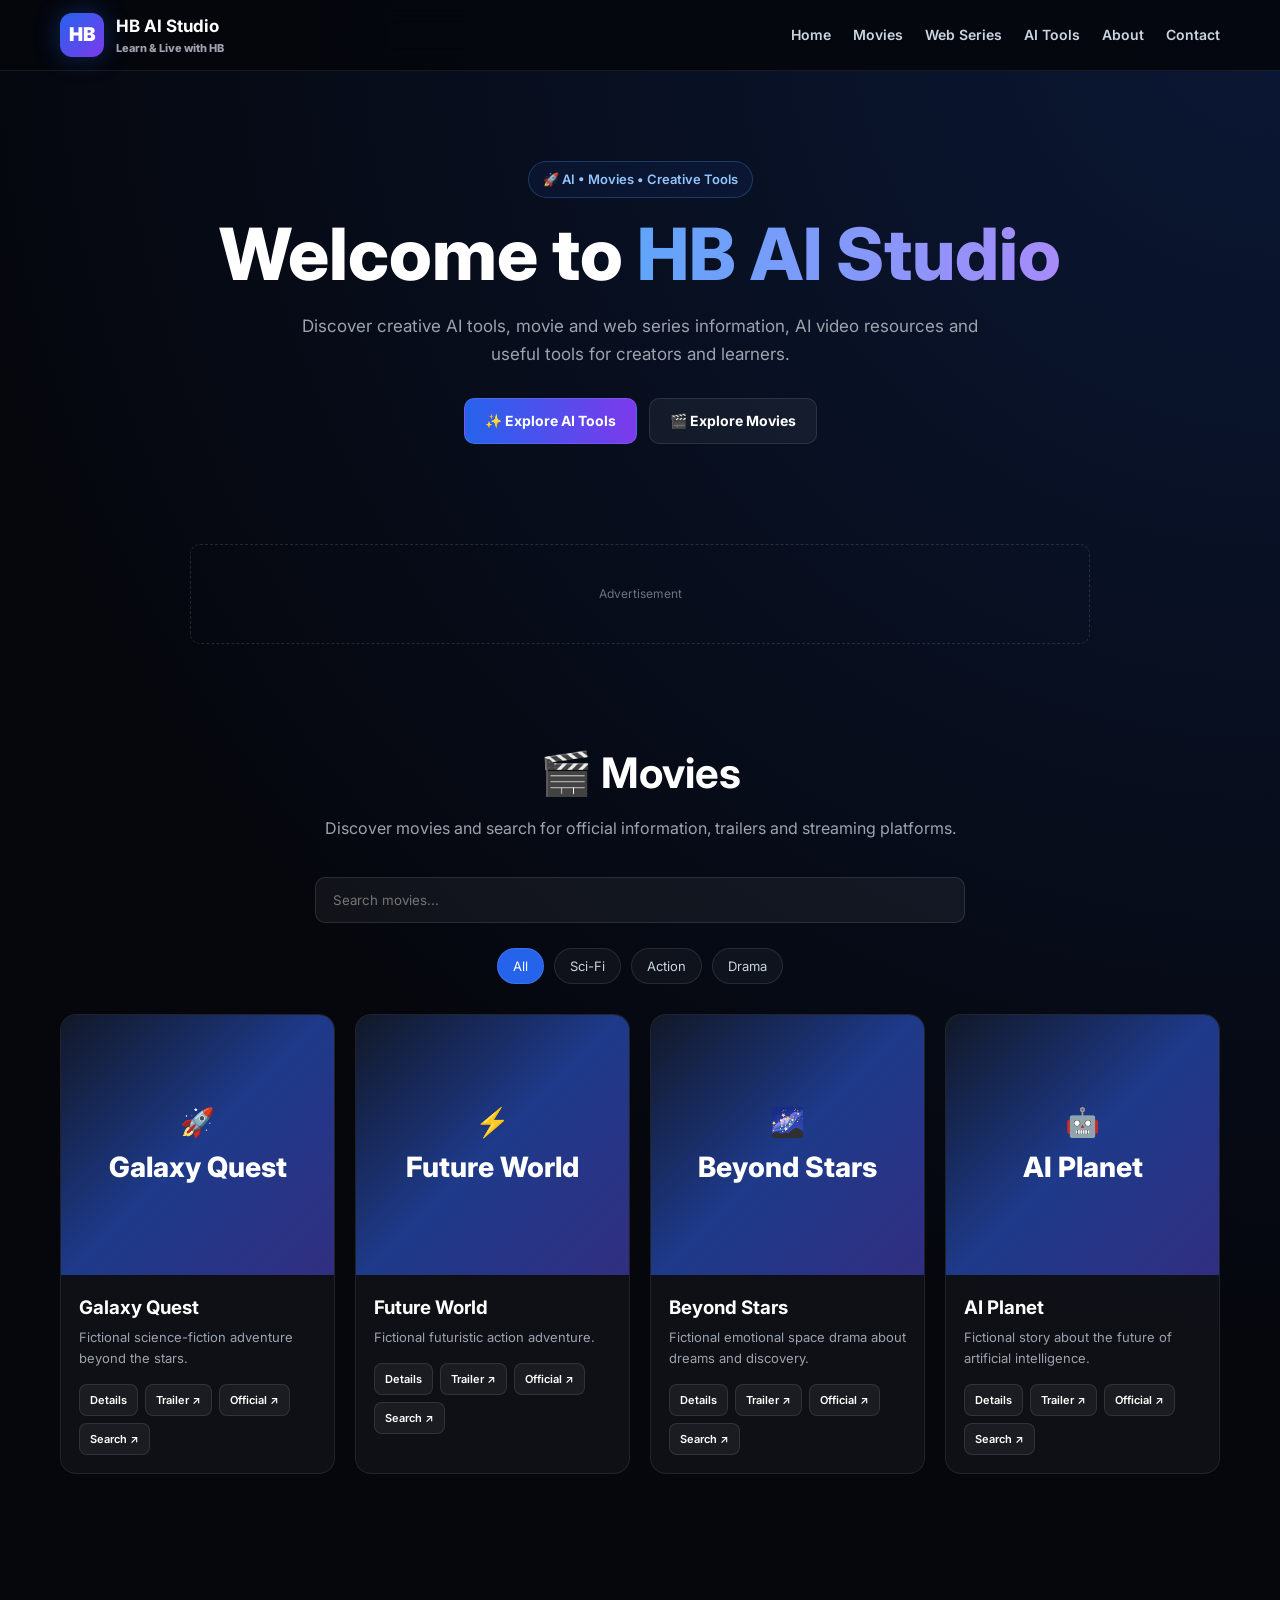
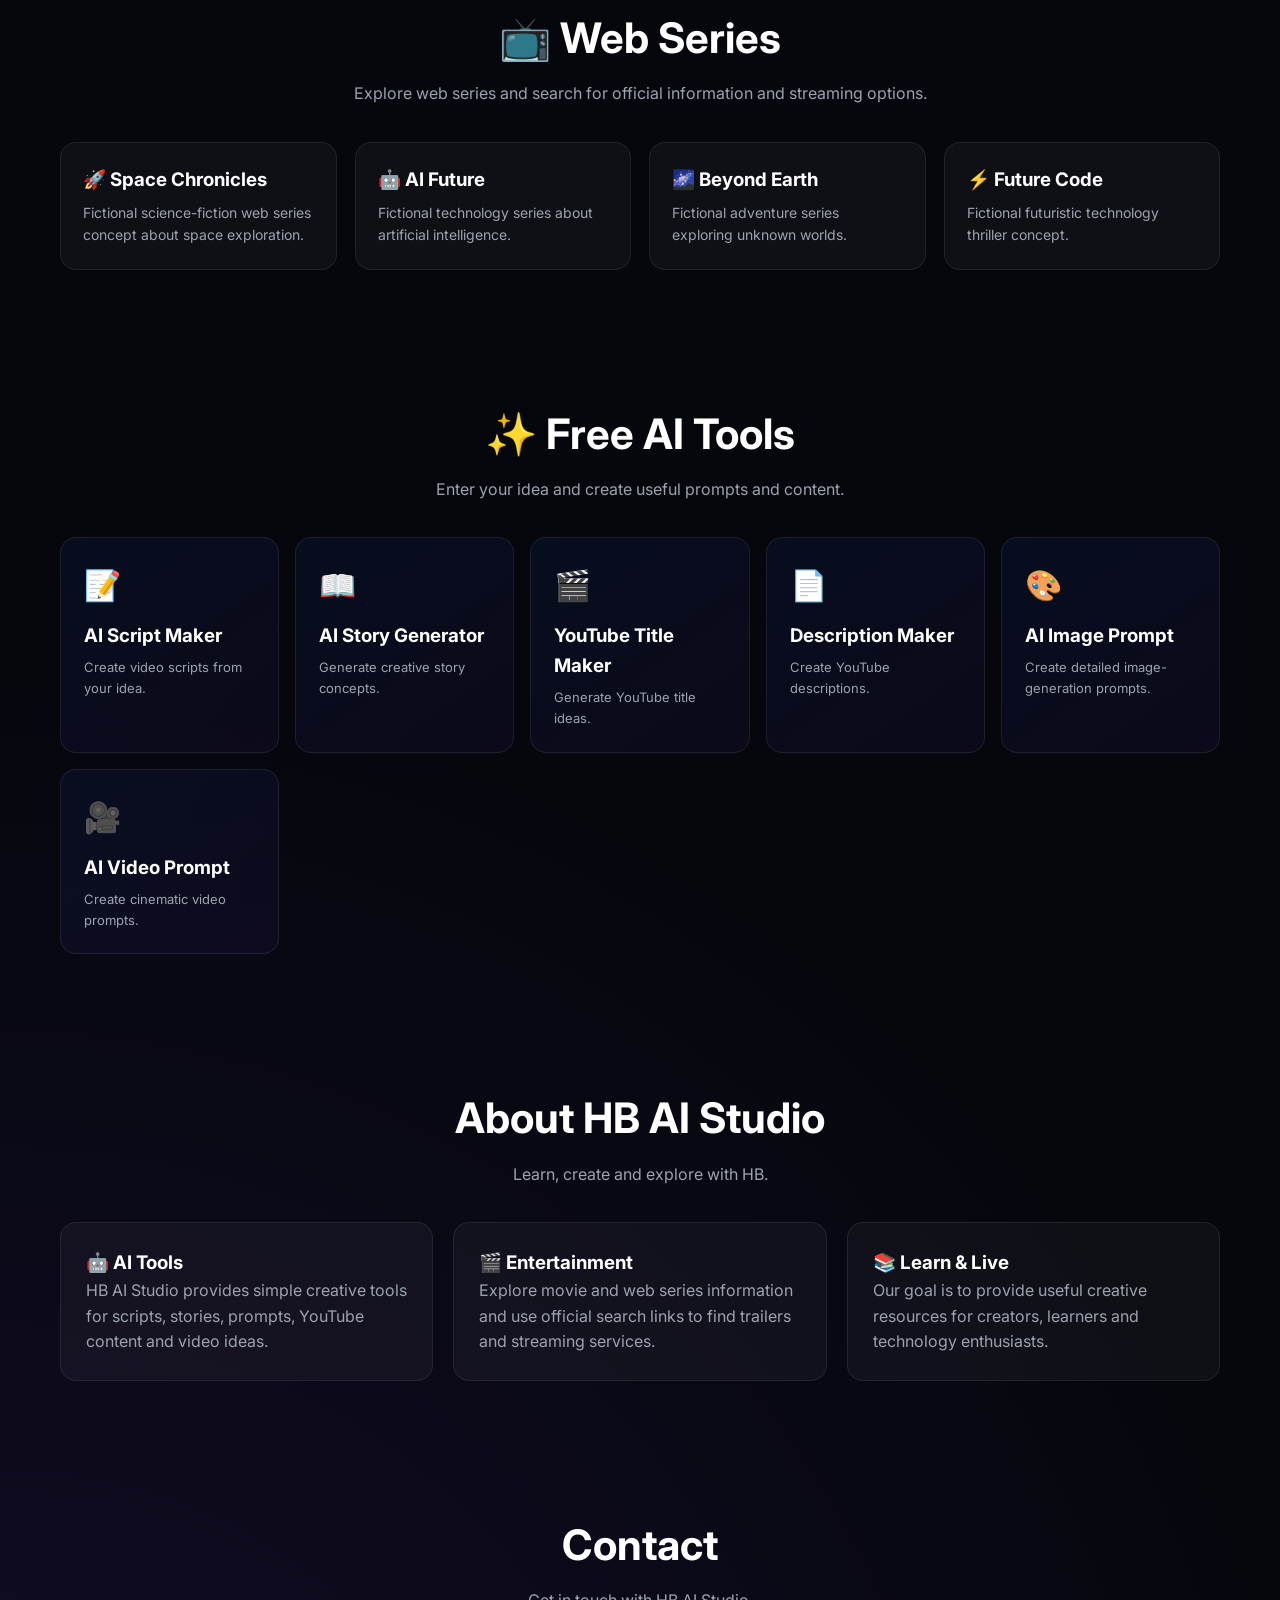
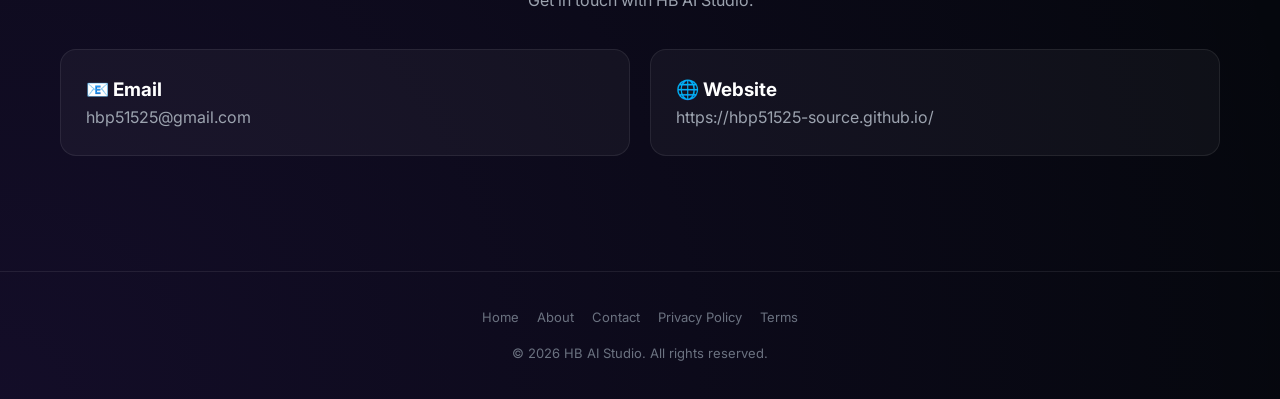
==== commit b46080bb: "Update index.html" ====
--- a/index.html
+++ b/index.html
@@ -2,10 +2,13 @@
 <html lang="en">
 <head>
     <meta charset="UTF-8">
-
+<meta name="viewport" content="width=device-width, initial-scale=1.0">
+  <script async src="https://pagead2.googlesyndication.com/pagead/js/adsbygoogle.js?client=ca-pub-4669100354631229"
+     crossorigin="anonymous"></script>
+  <meta name="google-site-verification" content="oR-Q2jJFmcjpzThNeIjPowDh1Dh69WOnPpcJSoA94aY" />  
     <meta name="viewport" content="width=device-width, initial-scale=1.0">
 
-    <title>HB AI Studio | AI Tools, Movies, Web Series & Creative Tools</title>
+    <title>FREE AI Studio | AI Tools, Movies, Web Series & Creative Tools</title>
 
     <meta name="description"
           content="HB AI Studio offers free AI tools, AI video creation resources, movie and web series discovery, creative tools and tutorials for creators and learners.">
@@ -1674,7 +1677,7 @@
             <h3>📧 Email</h3>
 
             <p>
-                Add your official email address here.
+                hbp51525@gmail.com
             </p>
 
         </div>
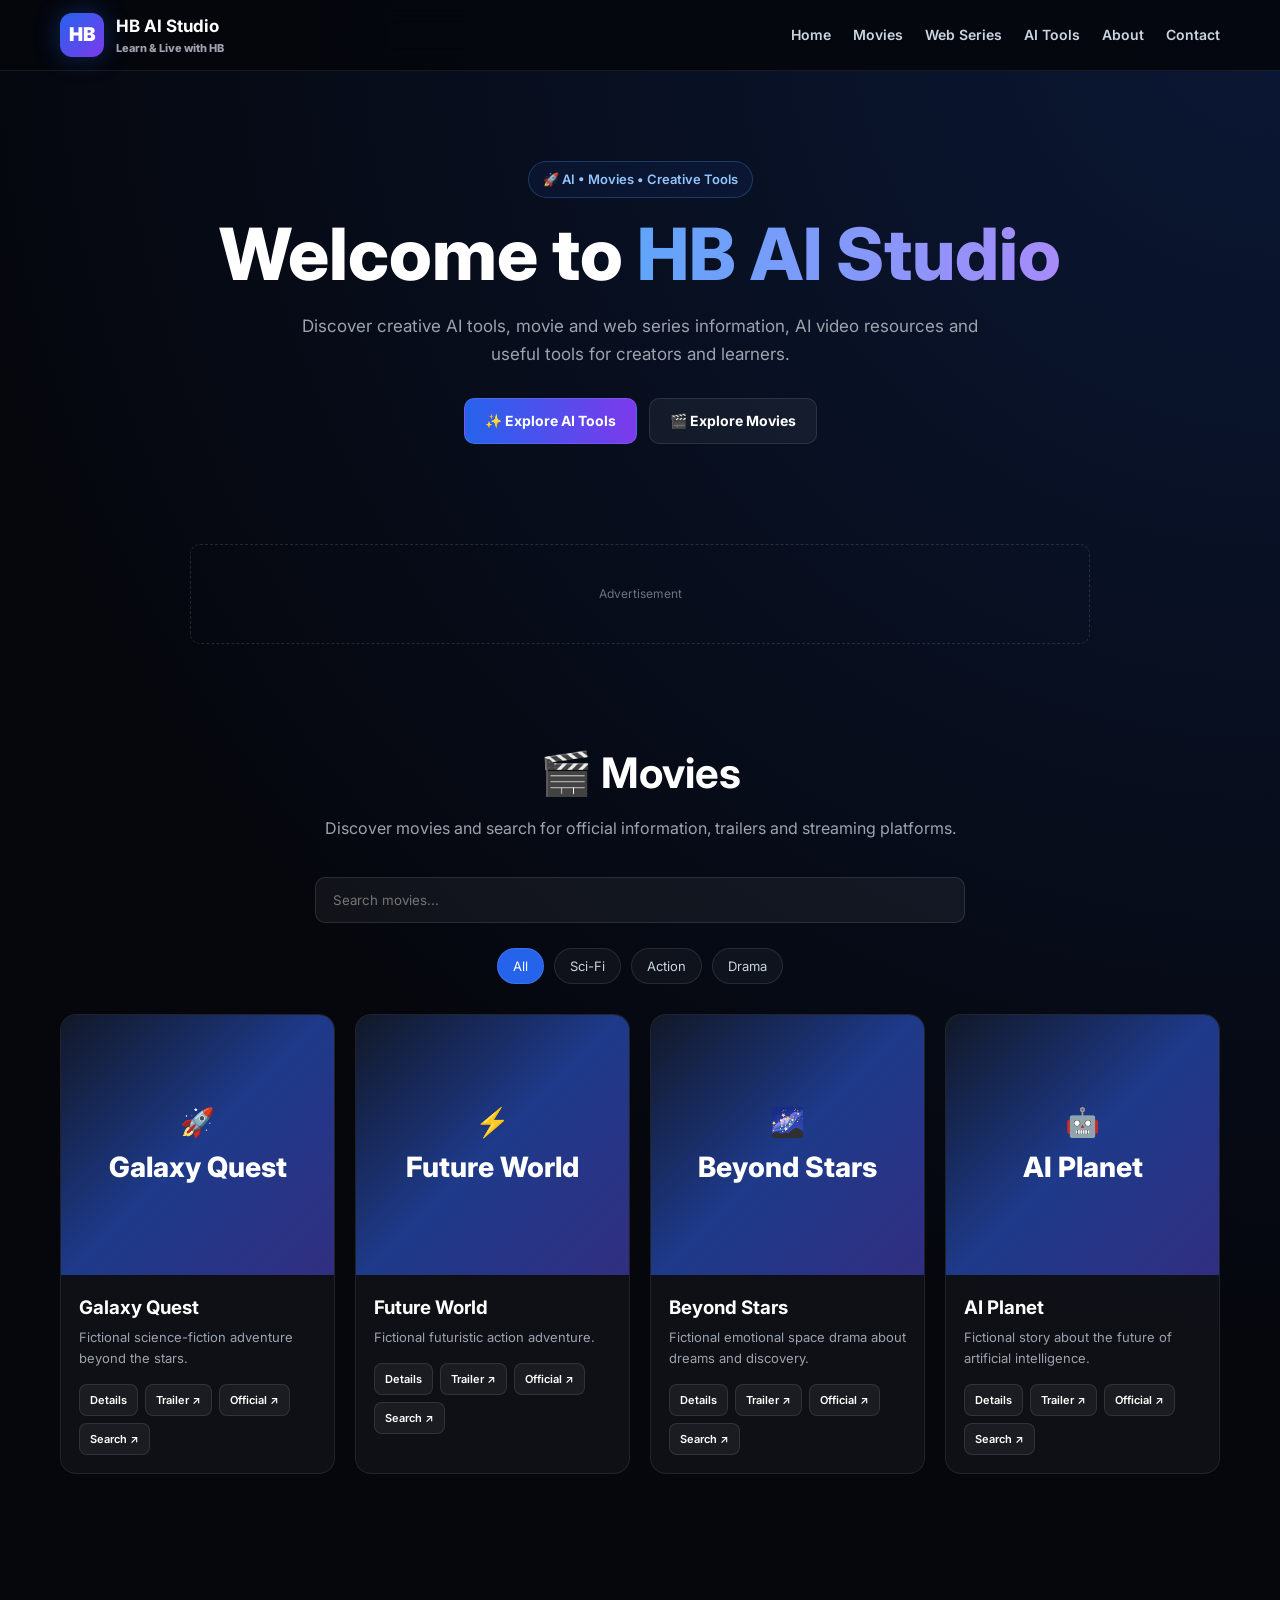
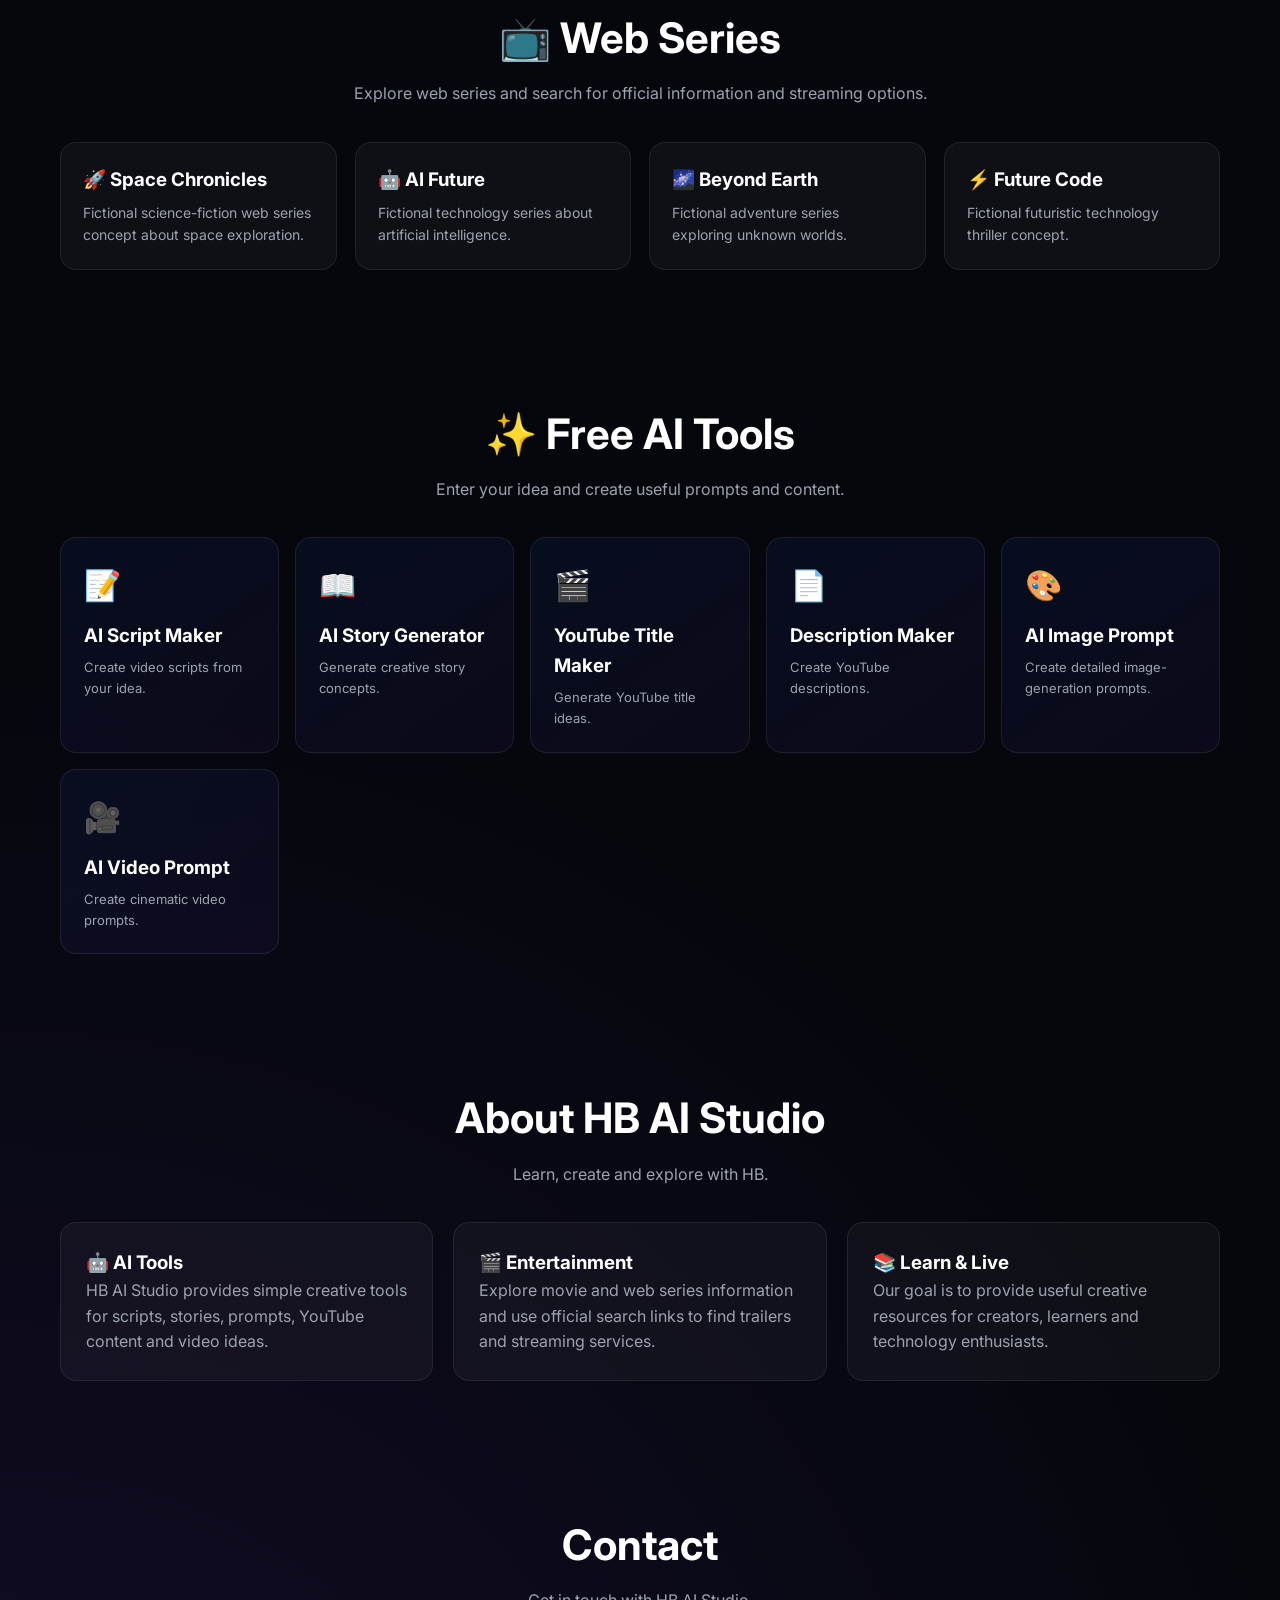
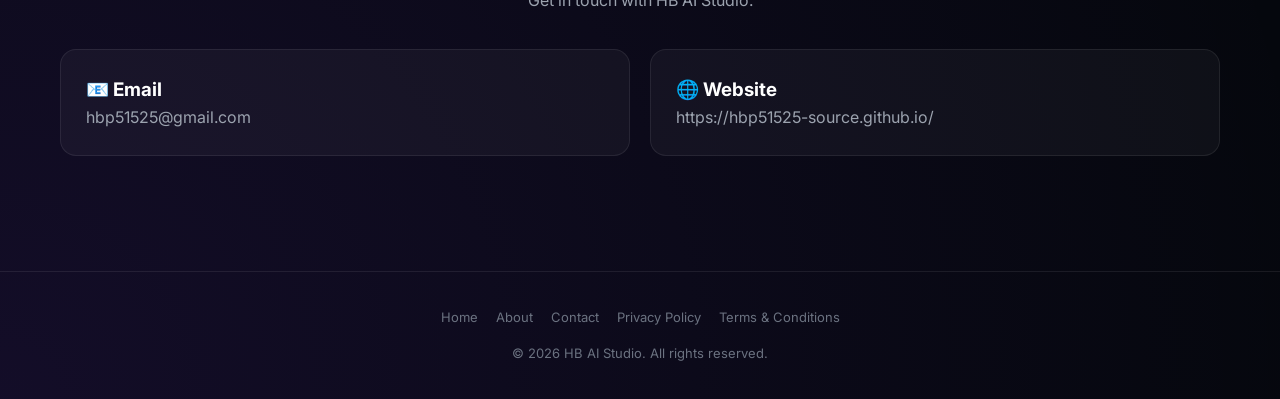
==== commit a0fa653b: "Update index.html" ====
--- a/index.html
+++ b/index.html
@@ -1747,29 +1747,20 @@
 
 <footer>
 
-    <div class="footer-links">
-
-        <a href="#home">
-            Home
-        </a>
-
-        <a href="#about">
-            About
-        </a>
-
-        <a href="#contact">
-            Contact
-        </a>
-
-        <a href="privacy.html">
-            Privacy Policy
-        </a>
-
-        <a href="terms.html">
-            Terms
-        </a>
-
-    </div>
+
+     <div class="footer-links">
+
+    <a href="index.html">Home</a>
+
+    <a href="about.html">About</a>
+
+    <a href="contact.html">Contact</a>
+
+    <a href="privacy.html">Privacy Policy</a>
+
+    <a href="terms.html">Terms & Conditions</a>
+
+</div>
 
 
     <p>
